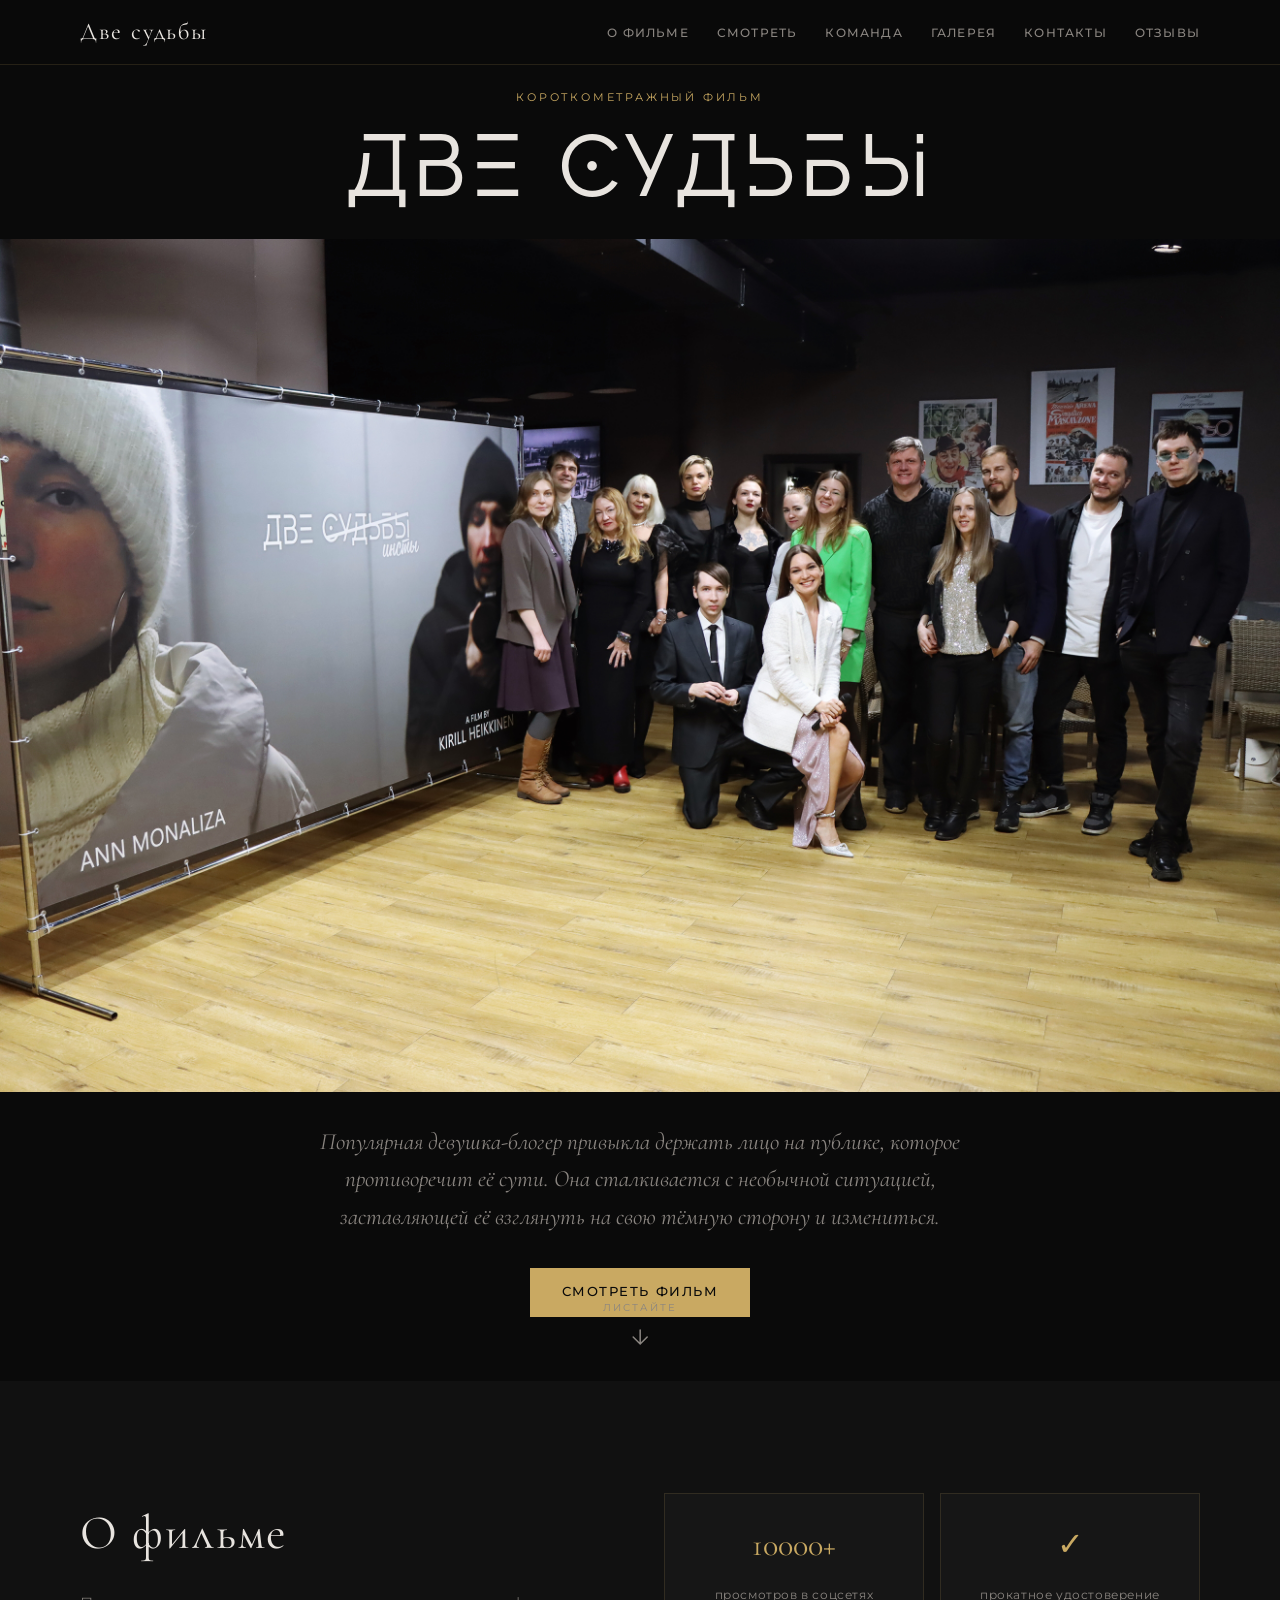
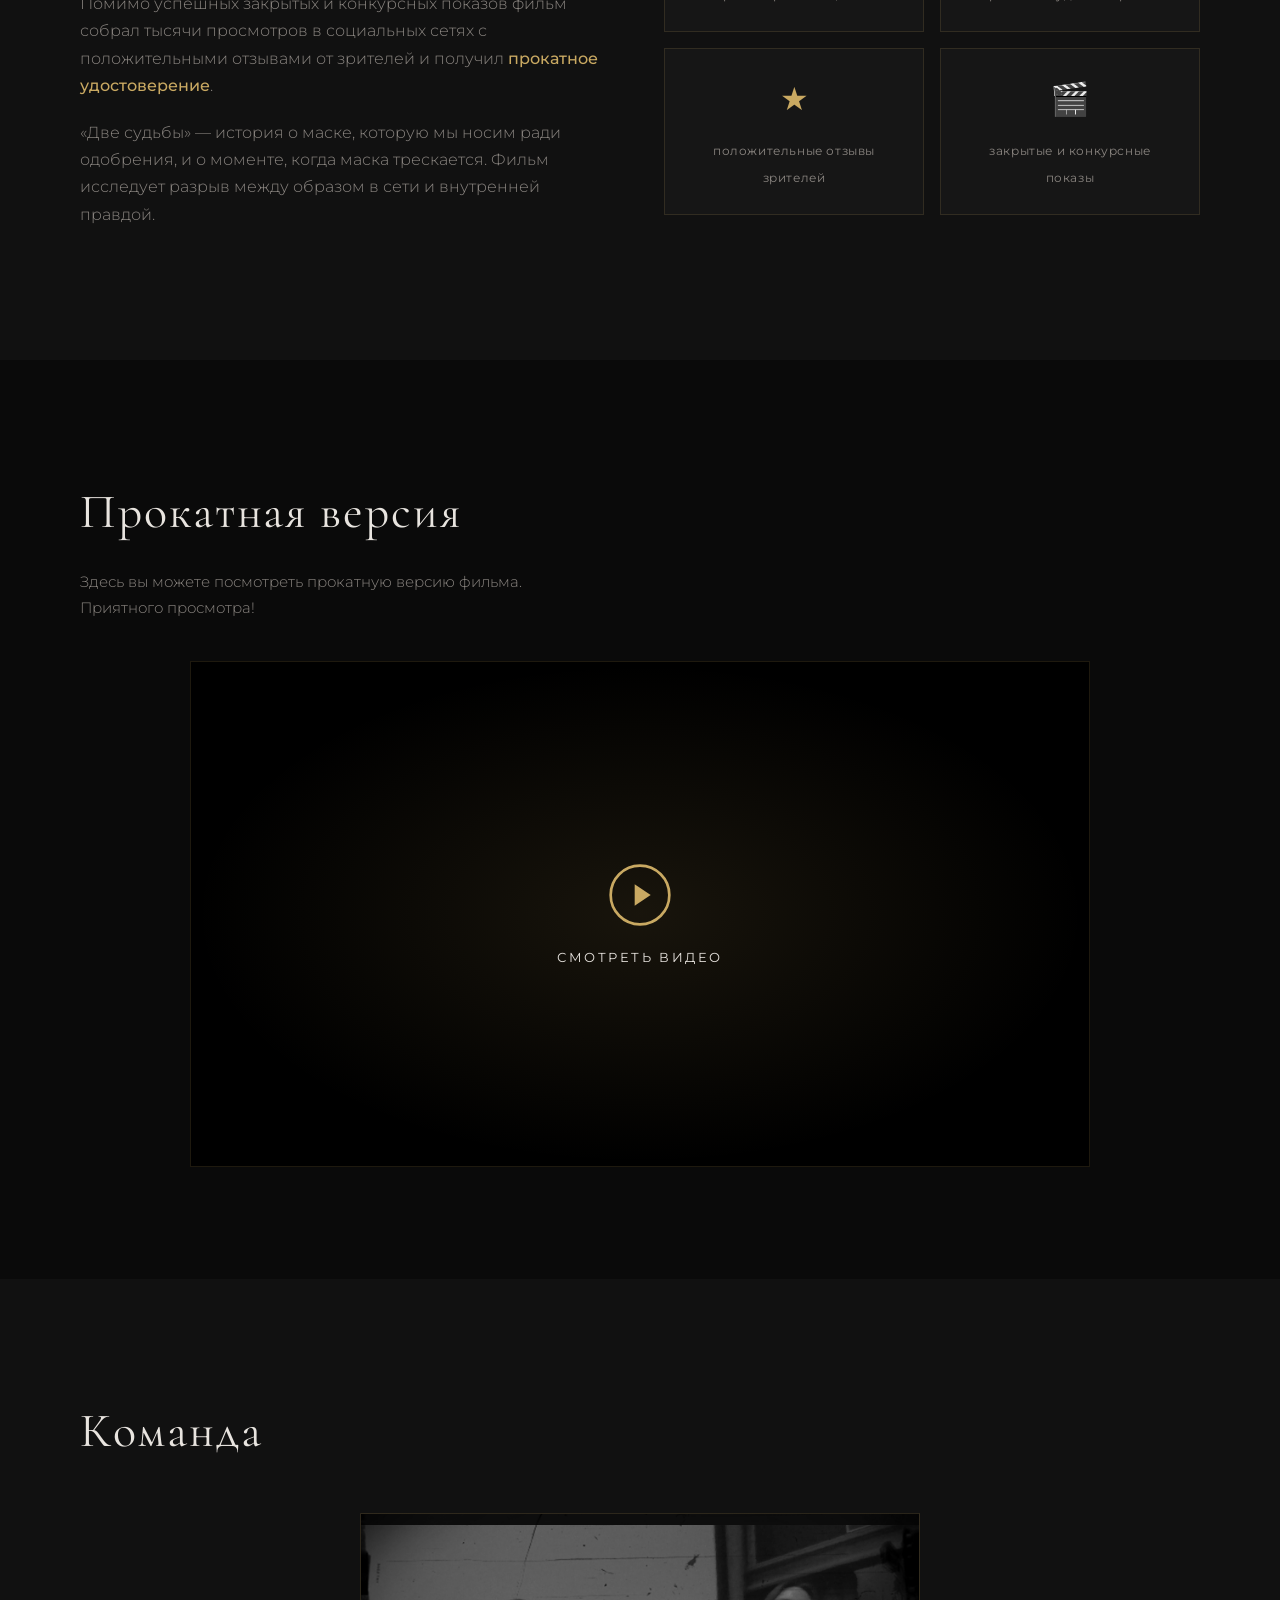
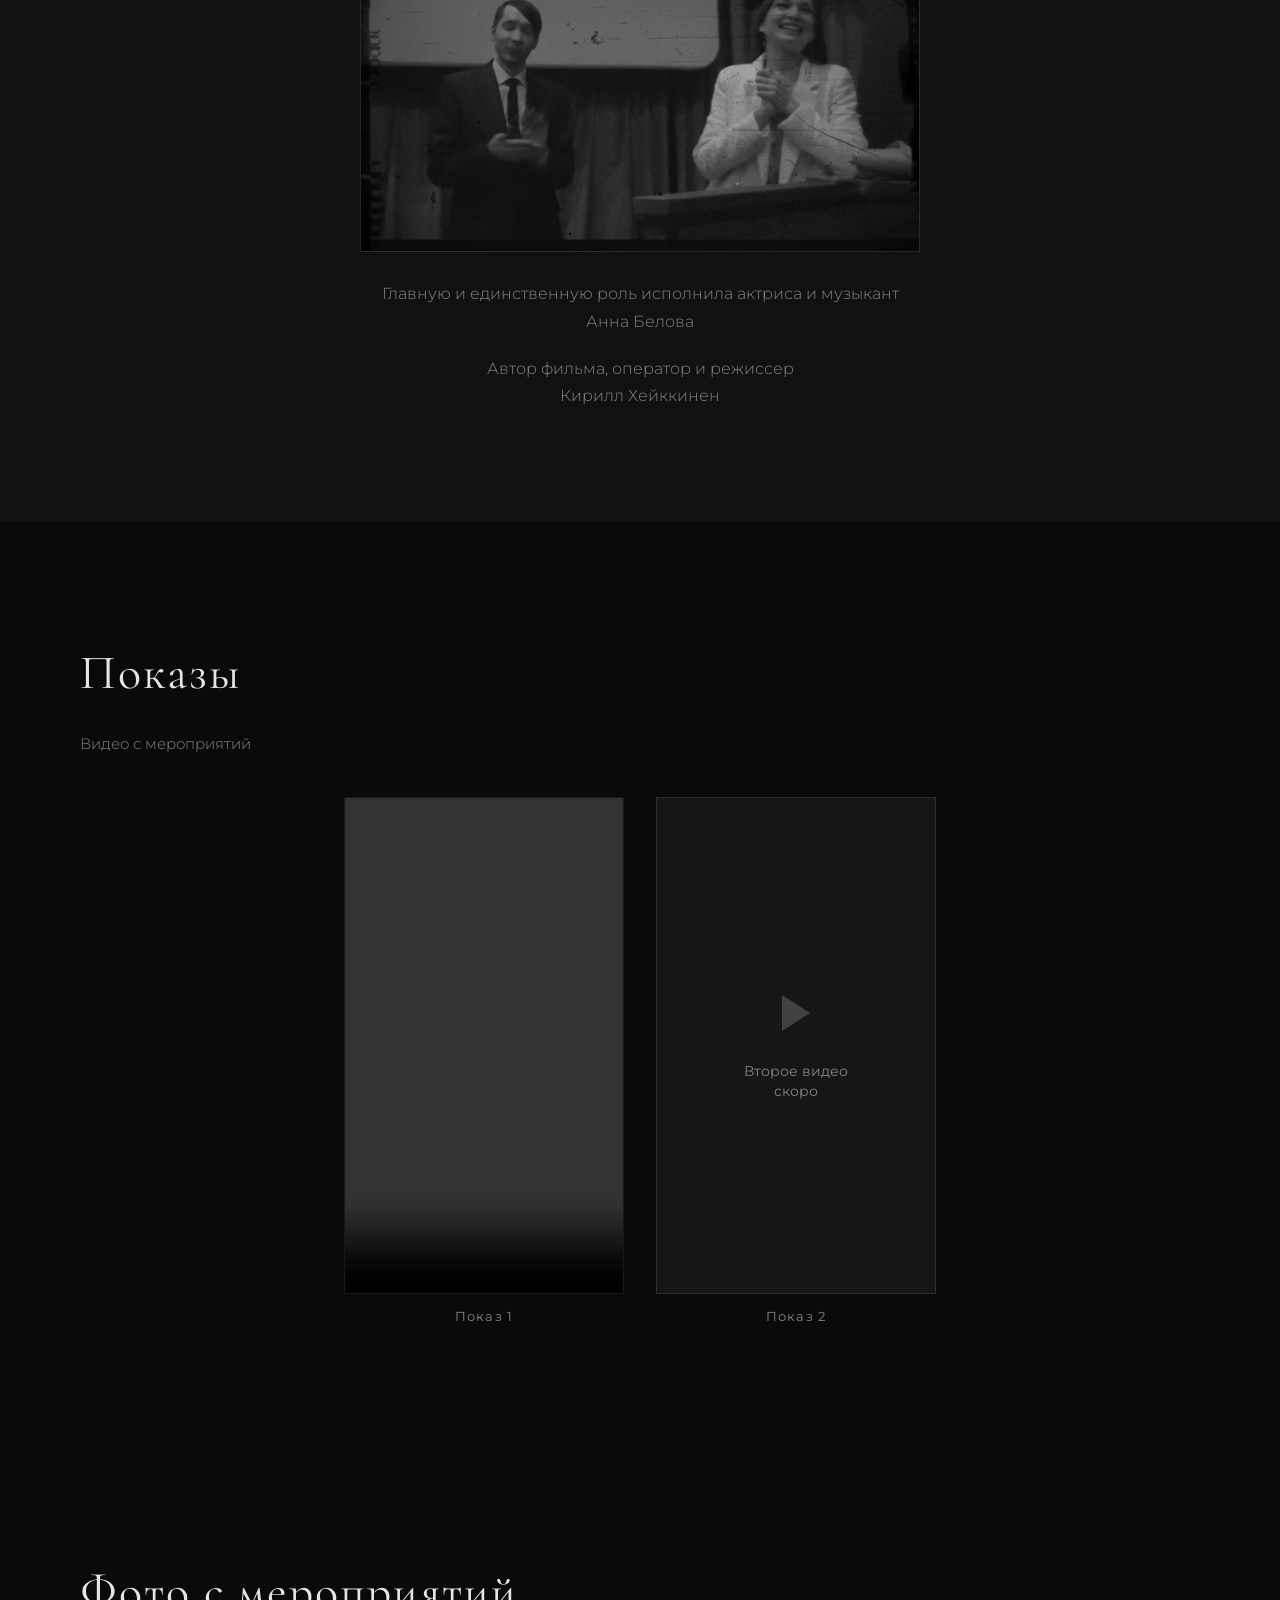
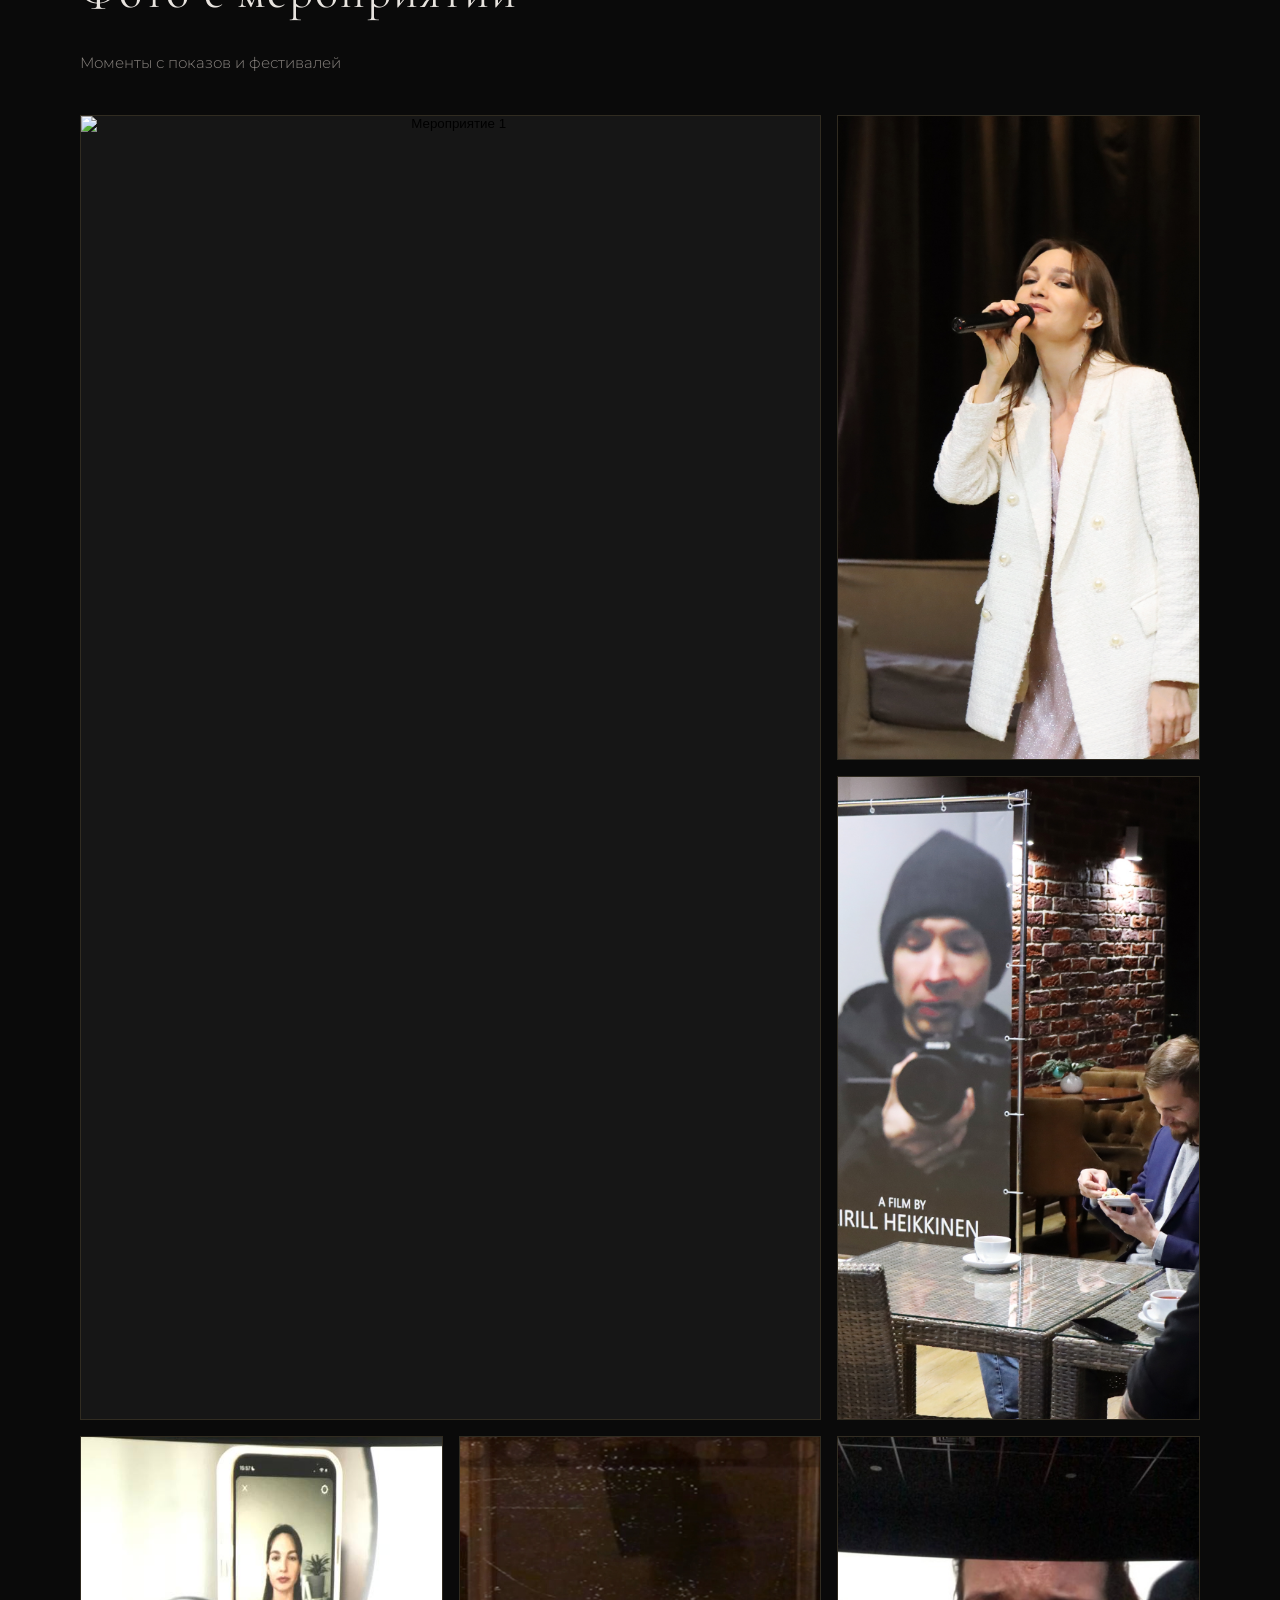
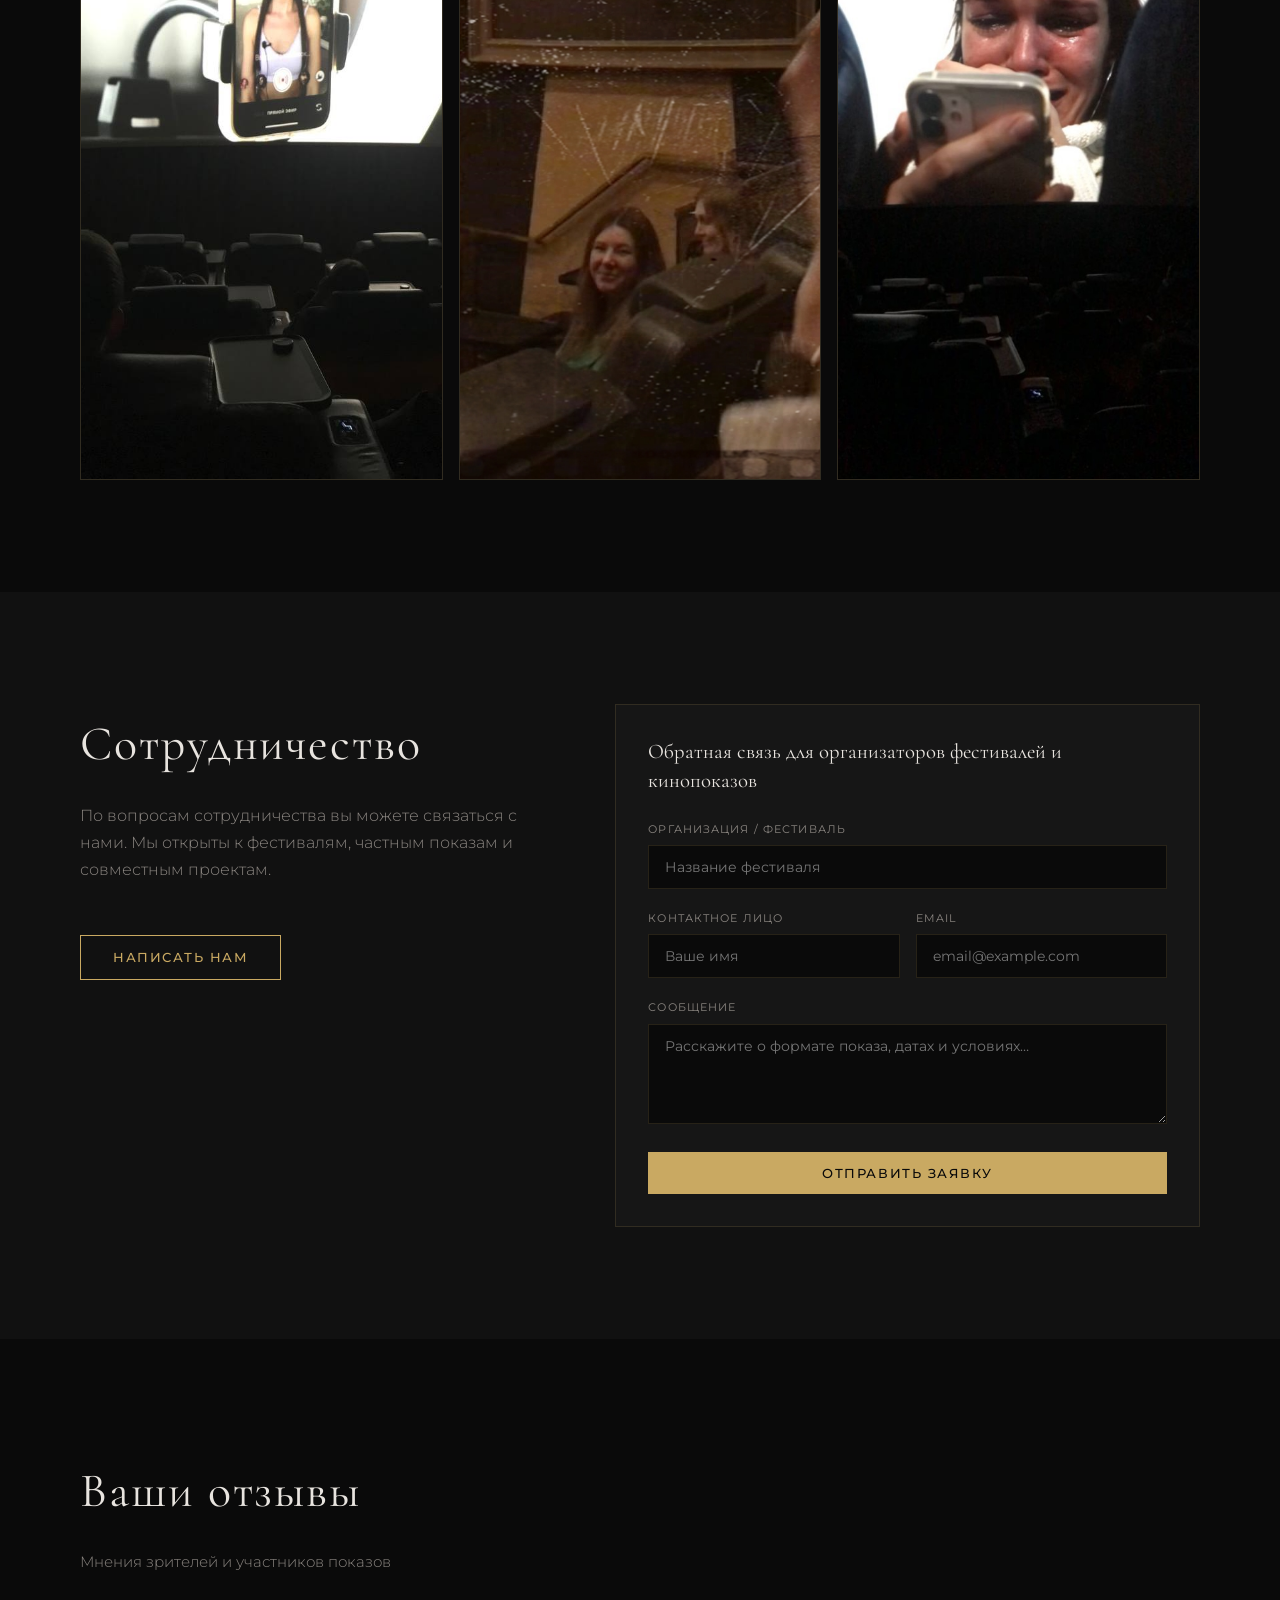
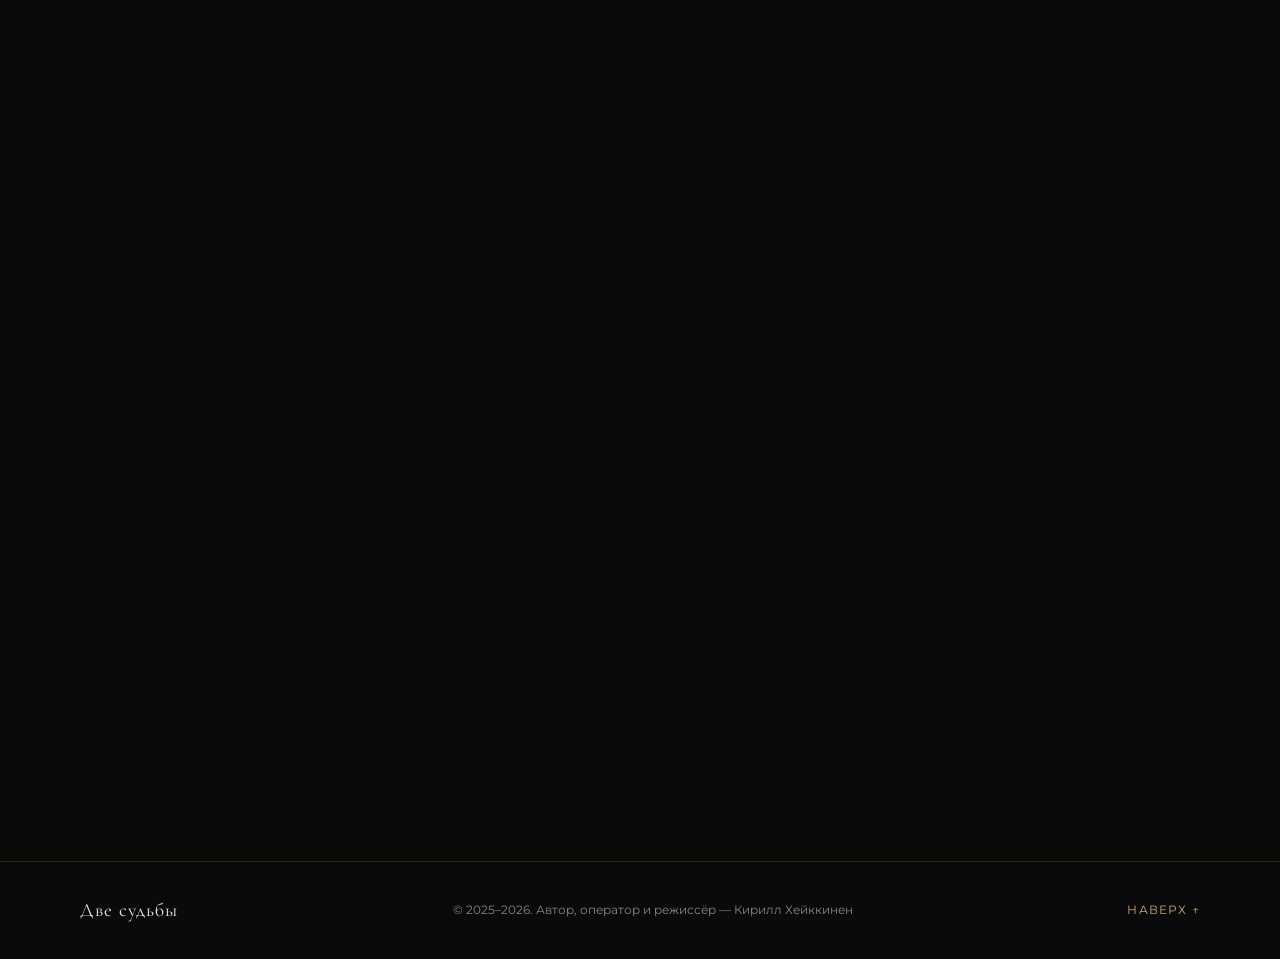
==== index.html @ c88b1bee "добавлено видео" ====
<!DOCTYPE html>
<html lang="ru">
<head>
  <meta charset="UTF-8">
  <meta name="viewport" content="width=device-width, initial-scale=1.0">
  <meta name="description" content="Логлайн — короткометражный фильм. Популярная девушка-блогер сталкивается с ситуацией, заставляющей её взглянуть на свою тёмную сторону.">
  <title>Логлайн — короткометражный фильм</title>
  <link rel="preconnect" href="https://fonts.googleapis.com">
  <link rel="preconnect" href="https://fonts.gstatic.com" crossorigin>
  <link href="https://fonts.googleapis.com/css2?family=Cormorant+Garamond:ital,wght@0,400;0,600;1,400&family=Montserrat:wght@300;400;500;600&display=swap" rel="stylesheet">
  <link rel="stylesheet" href="styles.css">
</head>
<body>
  <header class="header" id="top">
    <nav class="nav container">
      <a href="#top" class="nav__logo">Две судьбы</a>
      <button class="nav__toggle" aria-label="Открыть меню" aria-expanded="false">
        <span></span><span></span><span></span>
      </button>
      <ul class="nav__list">
        <li><a href="#about">О фильме</a></li>
        <li><a href="#watch">Смотреть</a></li>
        <li><a href="#team">Команда</a></li>
        <li><a href="#gallery">Галерея</a></li>
        <li><a href="#contact">Контакты</a></li>
        <li><a href="#reviews">Отзывы</a></li>
      </ul>
    </nav>
  </header>

  <main>
    <!-- Hero -->
    <section class="hero">
      <div class="hero__intro container">
        <p class="hero__label">Короткометражный фильм</p>
        <h1 class="hero__title">ДВЕ СУДЬБЫ</h1>
      </div>
      <figure class="hero__photo">
        <img src="photo1.jpg" alt="Кадр из фильма «Две судьбы»">
      </figure>
      <div class="hero__footer container">
        <p class="hero__tagline">
          Популярная девушка-блогер привыкла держать лицо на публике, которое противоречит её сути.
          Она сталкивается с необычной ситуацией, заставляющей её взглянуть на свою тёмную сторону и измениться.
        </p>
        <a href="#watch" class="btn btn--primary">Смотреть фильм</a>
      </div>
      <div class="hero__scroll">
        <span>Листайте</span>
        <svg width="24" height="24" viewBox="0 0 24 24" fill="none" aria-hidden="true">
          <path d="M12 5v14M5 12l7 7 7-7" stroke="currentColor" stroke-width="1.5" stroke-linecap="round"/>
        </svg>
      </div>
    </section>

    <!-- About / Achievements -->
    <section class="about section" id="about">
      <div class="container">
        <div class="about__grid">
          <div class="about__text reveal">
            <h2 class="section__title">О фильме</h2>
            <p>
              Помимо успешных закрытых и конкурсных показов фильм собрал тысячи просмотров
              в социальных сетях с положительными отзывами от зрителей и получил
              <strong>прокатное удостоверение</strong>.
            </p>
            <p>
              «Две судьбы» — история о маске, которую мы носим ради одобрения, и о моменте,
              когда маска трескается. Фильм исследует разрыв между образом в сети и внутренней правдой.
            </p>
          </div>
          <div class="about__stats reveal">
            <div class="stat">
              <span class="stat__number">10000+</span>
              <span class="stat__label">просмотров в соцсетях</span>
            </div>
            <div class="stat">
              <span class="stat__number">✓</span>
              <span class="stat__label">прокатное удостоверение</span>
            </div>
            <div class="stat">
              <span class="stat__number">★</span>
              <span class="stat__label">положительные отзывы зрителей</span>
            </div>
            <div class="stat">
              <span class="stat__number">🎬</span>
              <span class="stat__label">закрытые и конкурсные показы</span>
            </div>
          </div>
        </div>
      </div>
    </section>

    <!-- Main Video -->
    <section class="watch section" id="watch">
      <div class="container">
        <div class="section__header reveal">
          <h2 class="section__title">Прокатная версия</h2>
          <p class="section__subtitle">
            Здесь вы можете посмотреть прокатную версию фильма. Приятного просмотра!
          </p>
        </div>
        <div class="video-block reveal">
          <div class="video-wrapper" id="main-video-player" data-vimeo-id="1076248298">
            <button type="button" class="video-poster" id="watch-video-btn" aria-label="Смотреть видео">
              <span class="video-poster__icon" aria-hidden="true">
                <svg width="64" height="64" viewBox="0 0 24 24" fill="none">
                  <circle cx="12" cy="12" r="11" stroke="currentColor" stroke-width="1"/>
                  <polygon points="10,8 16,12 10,16" fill="currentColor"/>
                </svg>
              </span>
              <span class="video-poster__label">Смотреть видео</span>
            </button>
          </div>
        </div>
      </div>
    </section>

    <!-- Team -->
    <section class="team section" id="team">
      <div class="container">
        <h2 class="section__title reveal">Команда</h2>
        <figure class="team__featured reveal">
          <div class="team__featured-photo">
            <img src="images/2.jpg" alt="Команда фильма «Две судьбы»" loading="lazy">
          </div>
          <figcaption class="team__featured-caption">
            <p>Главную и единственную роль исполнила актриса и музыкант<br>Анна Белова</p>
            <p>Автор фильма, оператор и режиссер<br>Кирилл Хейккинен</p>
          </figcaption>
        </figure>
      </div>
    </section>

    <!-- Vertical Videos from Screenings -->
    <section class="screenings section" id="screenings">
      <div class="container">
        <div class="section__header reveal">
          <h2 class="section__title">Показы</h2>
          <p class="section__subtitle">Видео с мероприятий</p>
        </div>
        <div class="vertical-videos">
          <article class="vertical-video reveal">
            <div class="vertical-video__frame">
              <!-- Замените на ссылку первого вертикального видео -->
              <video controls playsinline>
                <source src="videos/screening-1.mov" type="video/quicktime">
                <source src="videos/screening-1.mov" type="video/mp4">
                Ваш браузер не поддерживает воспроизведение видео.
              </video>
            </div>
            <p class="vertical-video__caption">Показ 1</p>
          </article>
          <article class="vertical-video reveal">
            <div class="vertical-video__frame vertical-video__frame--placeholder">
              <!-- Второе видео — добавьте файл и раскомментируйте -->
              <div class="vertical-video__coming">
                <svg width="48" height="48" viewBox="0 0 24 24" fill="none" aria-hidden="true">
                  <polygon points="5,3 19,12 5,21" fill="currentColor"/>
                </svg>
                <p>Второе видео<br>скоро</p>
              </div>
              <!--
              <video controls playsinline poster="images/screening-2-poster.jpg">
                <source src="videos/screening-2.mp4" type="video/mp4">
              </video>
              -->
            </div>
            <p class="vertical-video__caption">Показ 2</p>
          </article>
        </div>
      </div>
    </section>

    <!-- Photo Gallery -->
    <section class="gallery section" id="gallery">
      <div class="container">
        <div class="section__header reveal">
          <h2 class="section__title">Фото с мероприятий</h2>
          <p class="section__subtitle">Моменты с показов и фестивалей</p>
        </div>
        <div class="gallery__grid">
          <button class="gallery__item gallery__item--hero reveal" data-index="0" aria-label="Открыть фото 1">
            <img src="images/1.jpg" alt="Мероприятие 1" loading="lazy">
          </button>
          <button class="gallery__item gallery__item--side reveal" data-index="1" aria-label="Открыть фото 2">
            <img src="images/1.2.jpg" alt="Мероприятие 2" loading="lazy">
          </button>
          <button class="gallery__item reveal" data-index="2" aria-label="Открыть фото 3">
            <img src="images/3.jpg" alt="Мероприятие 3" loading="lazy">
          </button>
          <button class="gallery__item reveal" data-index="3" aria-label="Открыть фото 4">
            <img src="images/5.jpg" alt="Мероприятие 4" loading="lazy">
          </button>
          <button class="gallery__item reveal" data-index="4" aria-label="Открыть фото 5">
            <img src="images/4.jpg" alt="Мероприятие 5" loading="lazy">
          </button>
          <button class="gallery__item reveal" data-index="5" aria-label="Открыть фото 6">
            <img src="images/6.jpg" alt="Мероприятие 6" loading="lazy">
          </button>
        </div>
      </div>
    </section>

    <!-- Contact -->
    <section class="contact section" id="contact">
      <div class="container">
        <div class="contact__grid">
          <div class="contact__info reveal">
            <h2 class="section__title">Сотрудничество</h2>
            <p>
              По вопросам сотрудничества вы можете связаться с нами.
              Мы открыты к фестивалям, частным показам и совместным проектам.
            </p>
            <button type="button" class="btn btn--outline contact__write-btn reveal" id="contact-open-btn">
              Написать нам
            </button>
          </div>

          <form class="contact-form reveal" id="festival-form">
            <input type="checkbox" name="botcheck" class="form-botcheck" tabindex="-1" autocomplete="off">
            <h3 class="contact-form__title">Обратная связь для организаторов фестивалей и кинопоказов</h3>
            <div class="form-group">
              <label for="org-name">Организация / фестиваль</label>
              <input type="text" id="org-name" name="organization" required placeholder="Название фестиваля">
            </div>
            <div class="form-row">
              <div class="form-group">
                <label for="contact-name">Контактное лицо</label>
                <input type="text" id="contact-name" name="name" required placeholder="Ваше имя">
              </div>
              <div class="form-group">
                <label for="contact-email">Email</label>
                <input type="email" id="contact-email" name="email" required placeholder="email@example.com">
              </div>
            </div>
            <div class="form-group">
              <label for="contact-message">Сообщение</label>
              <textarea id="contact-message" name="message" rows="4" required
                        placeholder="Расскажите о формате показа, датах и условиях…"></textarea>
            </div>
            <button type="submit" class="btn btn--primary btn--full">Отправить заявку</button>
            <p class="form-success" hidden>Спасибо! Мы свяжемся с вами в ближайшее время.</p>
            <p class="form-error" hidden data-default-error="Не удалось отправить заявку. Попробуйте позже.">Не удалось отправить заявку. Попробуйте позже.</p>
          </form>
        </div>
      </div>
    </section>

    <!-- Reviews -->
    <section class="reviews section" id="reviews">
      <div class="container">
        <div class="section__header reveal">
          <h2 class="section__title">Ваши отзывы</h2>
          <p class="section__subtitle">Мнения зрителей и участников показов</p>
        </div>

        <div class="reviews__grid">
          <blockquote class="review-card reveal">
            <p>«Мне понравилось, что все время было интересно, непредсказуемость следующего кадра в исполнении Анны — это ❤️‍🔥»</p>
          </blockquote>
          <blockquote class="review-card reveal">
            <p>«Это очень нужная и важная работа! Анна, ты прекрасная актриса, превосходно воплотилась в жизнь героини, дала прочувствовать всю глубину состояния, пропустить эмоции! Продолжайте встраивать вашу внутреннюю Вселенную в наш Мир! Было очень круто!»</p>
          </blockquote>
          <blockquote class="review-card reveal">
            <p>«Я в восторге от того, что вы создали! Восхищаюсь вашим желанием и смелостью это сделать!»</p>
          </blockquote>
        </div>

        <form class="review-form reveal" id="review-form">
          <input type="checkbox" name="botcheck" class="form-botcheck" tabindex="-1" autocomplete="off">
          <h3 class="review-form__title">Оставить отзыв</h3>
          <div class="form-row">
            <div class="form-group">
              <label for="review-name">Имя</label>
              <input type="text" id="review-name" name="name" placeholder="Как к вам обращаться">
            </div>
            <div class="form-group">
              <label for="review-city">Город</label>
              <input type="text" id="review-city" name="city" placeholder="Необязательно">
            </div>
          </div>
          <div class="form-group">
            <label for="review-text">Ваш отзыв</label>
            <textarea id="review-text" name="review" rows="3" required
                      placeholder="Поделитесь впечатлениями о фильме…"></textarea>
          </div>
          <button type="submit" class="btn btn--outline">Отправить отзыв</button>
          <p class="form-success" hidden>Спасибо за ваш отзыв!</p>
          <p class="form-error" hidden>Не удалось отправить отзыв. Попробуйте позже.</p>
        </form>
      </div>
    </section>
  </main>

  <footer class="footer">
    <div class="container footer__inner">
      <p class="footer__title">Две судьбы</p>
      <p class="footer__copy">© 2025–2026. Автор, оператор и режиссёр — Кирилл Хейккинен</p>
      <a href="#top" class="footer__top">Наверх ↑</a>
    </div>
  </footer>

  <!-- Contact modal -->
  <div class="modal" id="contact-modal" hidden aria-hidden="true" role="dialog" aria-labelledby="contact-modal-title">
    <div class="modal__backdrop" data-close-modal></div>
    <div class="modal__panel">
      <button type="button" class="modal__close" aria-label="Закрыть" data-close-modal>&times;</button>
      <form class="contact-form" id="contact-popup-form" novalidate>
        <input type="checkbox" name="botcheck" class="form-botcheck" tabindex="-1" autocomplete="off">
        <h3 class="contact-form__title" id="contact-modal-title">Написать нам</h3>
        <div class="form-group">
          <label for="popup-name">Имя</label>
          <input type="text" id="popup-name" name="name" required placeholder="Ваше имя" autocomplete="name">
        </div>
        <div class="form-group">
          <label for="popup-contact">Телефон или e-mail</label>
          <input type="text" id="popup-contact" name="contact" required placeholder="+7 … или email@example.com" autocomplete="email">
        </div>
        <div class="form-group">
          <label for="popup-message">Сообщение</label>
          <textarea id="popup-message" name="message" rows="4" required
                    placeholder="Ваш вопрос или предложение…"></textarea>
        </div>
        <div class="form-checkbox">
          <input type="checkbox" id="popup-consent" name="consent" required>
          <label for="popup-consent">Даю согласие на обработку моих персональных данных</label>
        </div>
        <button type="submit" class="btn btn--primary btn--full">Отправить заявку</button>
        <p class="form-success" hidden>Спасибо! Мы свяжемся с вами в ближайшее время.</p>
        <p class="form-error" hidden data-default-error="Не удалось отправить заявку. Попробуйте позже.">Не удалось отправить заявку. Попробуйте позже.</p>
      </form>
    </div>
  </div>

  <!-- Lightbox -->
  <div class="lightbox" id="lightbox" hidden>
    <button class="lightbox__close" aria-label="Закрыть">&times;</button>
    <button class="lightbox__prev" aria-label="Предыдущее фото">‹</button>
    <button class="lightbox__next" aria-label="Следующее фото">›</button>
    <img class="lightbox__img" src="" alt="">
  </div>

  <script src="form-config.js"></script>
  <script src="script.js"></script>
</body>
</html>
---- styles.css ----
/* ===== Variables ===== */
@font-face {
  font-family: 'MADE Evolve Sans EVO';
  font-style: normal;
  font-weight: 400;
  font-display: swap;
  src: url('fonts/made-evolve-sans-evo-regular.woff') format('woff');
}

:root {
  --bg: #0a0a0a;
  --bg-elevated: #111111;
  --bg-card: #161616;
  --text: #e8e4df;
  --text-muted: #8a8580;
  --accent: #c9a962;
  --accent-dim: #9a7d3a;
  --border: rgba(201, 169, 98, 0.15);
  --font-display: 'Cormorant Garamond', Georgia, serif;
  --font-body: 'Montserrat', system-ui, sans-serif;
  --container: min(1120px, 92vw);
  --radius: 4px;
  --transition: 0.35s cubic-bezier(0.4, 0, 0.2, 1);
}

/* ===== Reset ===== */
*, *::before, *::after { box-sizing: border-box; margin: 0; padding: 0; }

html {
  scroll-behavior: smooth;
  font-size: 16px;
}

body {
  font-family: var(--font-body);
  background: var(--bg);
  color: var(--text);
  line-height: 1.7;
  overflow-x: hidden;
}

img, video, iframe { display: block; max-width: 100%; }

a { color: var(--accent); text-decoration: none; transition: color var(--transition); }
a:hover { color: #dfc87a; }

.container { width: var(--container); margin-inline: auto; }

/* ===== Typography ===== */
.section { padding: clamp(4rem, 10vw, 7rem) 0; }

.section__title {
  font-family: var(--font-display);
  font-size: clamp(2rem, 5vw, 3rem);
  font-weight: 400;
  letter-spacing: 0.04em;
  margin-bottom: 1rem;
}

.section__subtitle {
  color: var(--text-muted);
  font-size: 0.95rem;
  font-weight: 300;
  max-width: 520px;
}

.section__header { margin-bottom: 2.5rem; }

/* ===== Buttons ===== */
.btn {
  display: inline-flex;
  align-items: center;
  justify-content: center;
  padding: 0.85rem 2rem;
  font-family: var(--font-body);
  font-size: 0.8rem;
  font-weight: 500;
  letter-spacing: 0.12em;
  text-transform: uppercase;
  border: none;
  cursor: pointer;
  transition: all var(--transition);
}

.btn--primary {
  background: var(--accent);
  color: var(--bg);
}

.btn--primary:hover {
  background: #dfc87a;
  color: var(--bg);
}

.btn--outline {
  background: transparent;
  color: var(--accent);
  border: 1px solid var(--accent);
}

.btn--outline:hover {
  background: var(--accent);
  color: var(--bg);
}

.btn--full { width: 100%; }

/* ===== Header ===== */
.header {
  position: fixed;
  top: 0;
  left: 0;
  right: 0;
  z-index: 100;
  background: rgba(10, 10, 10, 0.85);
  backdrop-filter: blur(12px);
  border-bottom: 1px solid var(--border);
}

.nav {
  display: flex;
  align-items: center;
  justify-content: space-between;
  height: 64px;
}

.nav__logo {
  font-family: var(--font-display);
  font-size: 1.5rem;
  color: var(--text);
  letter-spacing: 0.08em;
}

.nav__logo:hover { color: var(--accent); }

.nav__list {
  display: flex;
  gap: 1.75rem;
  list-style: none;
}

.nav__list a {
  color: var(--text-muted);
  font-size: 0.75rem;
  font-weight: 500;
  letter-spacing: 0.1em;
  text-transform: uppercase;
}

.nav__list a:hover { color: var(--text); }

.nav__toggle {
  display: none;
  flex-direction: column;
  gap: 5px;
  background: none;
  border: none;
  cursor: pointer;
  padding: 4px;
}

.nav__toggle span {
  display: block;
  width: 24px;
  height: 2px;
  background: var(--text);
  transition: var(--transition);
}

/* ===== Hero ===== */
.hero {
  position: relative;
  background: var(--bg);
  padding: calc(64px + 1.5rem) 0 4rem;
}

.hero__intro {
  text-align: center;
  margin-bottom: 1.75rem;
}

.hero__label {
  font-size: 0.7rem;
  letter-spacing: 0.25em;
  text-transform: uppercase;
  color: var(--accent);
  margin-bottom: 1rem;
}

.hero__title {
  font-family: 'MADE Evolve Sans EVO', var(--font-body), sans-serif;
  font-size: clamp(2.5rem, 10vw, 5.5rem);
  font-weight: 400;
  line-height: 1;
  letter-spacing: 0.06em;
  margin: 0;
}

.hero__photo {
  width: 100%;
  margin: 0;
  line-height: 0;
}

.hero__photo img {
  width: 100%;
  max-width: none;
  height: auto;
  display: block;
}

.hero__footer {
  text-align: center;
  max-width: 720px;
  margin-top: 2rem;
}

.hero__tagline {
  font-family: var(--font-display);
  font-size: clamp(1.1rem, 2.5vw, 1.45rem);
  font-style: italic;
  font-weight: 400;
  color: var(--text-muted);
  line-height: 1.6;
  margin: 0 0 2rem;
}

.hero__scroll {
  position: absolute;
  bottom: 2rem;
  left: 50%;
  transform: translateX(-50%);
  z-index: 2;
  display: flex;
  flex-direction: column;
  align-items: center;
  gap: 0.5rem;
  color: var(--text-muted);
  font-size: 0.65rem;
  letter-spacing: 0.2em;
  text-transform: uppercase;
  animation: bounce 2.5s ease-in-out infinite;
}

@keyframes bounce {
  0%, 100% { transform: translateX(-50%) translateY(0); }
  50% { transform: translateX(-50%) translateY(8px); }
}

/* ===== About ===== */
.about { background: var(--bg-elevated); }

.about__grid {
  display: grid;
  grid-template-columns: 1fr 1fr;
  gap: 3rem;
  align-items: start;
}

.about__text p {
  color: var(--text-muted);
  margin-bottom: 1.25rem;
  font-weight: 300;
}

.about__text strong { color: var(--accent); font-weight: 500; }

.about__stats {
  display: grid;
  grid-template-columns: 1fr 1fr;
  gap: 1rem;
}

.stat {
  background: var(--bg-card);
  border: 1px solid var(--border);
  padding: 1.5rem;
  text-align: center;
}

.stat__number {
  display: block;
  font-family: var(--font-display);
  font-size: 2rem;
  color: var(--accent);
  margin-bottom: 0.5rem;
}

.stat__label {
  font-size: 0.75rem;
  color: var(--text-muted);
  letter-spacing: 0.05em;
}

/* ===== Video ===== */
.video-block { max-width: 900px; margin-inline: auto; }

.video-wrapper {
  position: relative;
  aspect-ratio: 16 / 9;
  background: #000;
  border: 1px solid var(--border);
  overflow: hidden;
}

.video-wrapper iframe,
.video-wrapper video {
  position: absolute;
  inset: 0;
  width: 100%;
  height: 100%;
  border: none;
}

.video-poster {
  position: absolute;
  inset: 0;
  display: flex;
  flex-direction: column;
  align-items: center;
  justify-content: center;
  gap: 1.25rem;
  width: 100%;
  height: 100%;
  margin: 0;
  padding: 2rem;
  border: none;
  background:
    radial-gradient(ellipse at center, rgba(201, 169, 98, 0.12) 0%, transparent 70%),
    #000;
  color: var(--text);
  font-family: var(--font-body);
  cursor: pointer;
  transition: background var(--transition), color var(--transition);
}

.video-poster:hover,
.video-poster:focus-visible {
  background:
    radial-gradient(ellipse at center, rgba(201, 169, 98, 0.2) 0%, transparent 70%),
    #0d0d0d;
  color: var(--accent);
  outline: none;
}

.video-poster__icon {
  color: var(--accent);
  transition: transform var(--transition), color var(--transition);
}

.video-poster:hover .video-poster__icon,
.video-poster:focus-visible .video-poster__icon {
  transform: scale(1.06);
  color: #dfc87a;
}

.video-poster__label {
  font-size: 0.8rem;
  letter-spacing: 0.2em;
  text-transform: uppercase;
}

.video-block__hint {
  margin-top: 1rem;
  font-size: 0.75rem;
  color: var(--text-muted);
  text-align: center;
}

.video-block__hint code {
  background: var(--bg-card);
  padding: 0.15em 0.4em;
  border-radius: 3px;
  font-size: 0.85em;
}

/* ===== Team ===== */
.team { background: var(--bg-elevated); }

.team__featured {
  max-width: 560px;
  margin: 2.5rem auto 0;
  text-align: center;
}

.team__featured-photo {
  overflow: hidden;
  background: linear-gradient(135deg, #1a1815 0%, #0d0d0d 100%);
  border: 1px solid var(--border);
}

.team__featured-photo img {
  width: 100%;
  height: auto;
  object-fit: cover;
}

.team__featured-caption {
  margin-top: 1.75rem;
  color: var(--text-muted);
  font-size: 1rem;
  font-weight: 300;
  line-height: 1.7;
}

.team__featured-caption p + p {
  margin-top: 1.25rem;
}

.team__grid {
  display: grid;
  grid-template-columns: repeat(auto-fit, minmax(280px, 1fr));
  gap: 2rem;
  margin-top: 2.5rem;
}

.team-card {
  display: flex;
  flex-direction: column;
  background: var(--bg-card);
  border: 1px solid var(--border);
  overflow: hidden;
}

.team-card__photo {
  aspect-ratio: 4 / 5;
  overflow: hidden;
  background: linear-gradient(135deg, #1a1815 0%, #0d0d0d 100%);
}

.team-card__photo img {
  width: 100%;
  height: 100%;
  object-fit: cover;
  transition: transform 0.6s ease;
}

.team-card:hover .team-card__photo img { transform: scale(1.04); }

.team-card__photo--placeholder::after {
  content: 'Фото';
  position: absolute;
  inset: 0;
  display: flex;
  align-items: center;
  justify-content: center;
  color: var(--text-muted);
  font-size: 0.85rem;
  letter-spacing: 0.1em;
}

.team-card__photo { position: relative; }

.team-card__info { padding: 1.5rem; }

.team-card__info h3 {
  font-family: var(--font-display);
  font-size: 1.6rem;
  font-weight: 400;
  margin-bottom: 0.35rem;
}

.team-card__role {
  color: var(--accent);
  font-size: 0.8rem;
  letter-spacing: 0.08em;
  text-transform: uppercase;
  margin-bottom: 0.5rem;
}

.team-card__desc {
  color: var(--text-muted);
  font-size: 0.9rem;
  font-weight: 300;
}

/* ===== Vertical Videos ===== */
.vertical-videos {
  display: flex;
  justify-content: center;
  gap: 2rem;
  flex-wrap: wrap;
}

.vertical-video { text-align: center; }

.vertical-video__frame {
  width: min(280px, 80vw);
  aspect-ratio: 9 / 16;
  background: #000;
  border: 1px solid var(--border);
  overflow: hidden;
  margin-inline: auto;
}

.vertical-video__frame video {
  width: 100%;
  height: 100%;
  object-fit: cover;
}

.vertical-video__frame--placeholder {
  display: flex;
  align-items: center;
  justify-content: center;
  background: var(--bg-card);
}

.vertical-video__coming {
  text-align: center;
  color: var(--text-muted);
}

.vertical-video__coming svg { margin: 0 auto 1rem; opacity: 0.4; }

.vertical-video__coming p {
  font-size: 0.85rem;
  line-height: 1.5;
}

.vertical-video__caption {
  margin-top: 0.75rem;
  font-size: 0.8rem;
  color: var(--text-muted);
  letter-spacing: 0.08em;
}

/* ===== Gallery ===== */
.gallery { background: var(--bg); }

.gallery__grid {
  display: grid;
  grid-template-columns: repeat(12, 1fr);
  grid-auto-rows: minmax(175px, 1fr);
  gap: 1rem;
  max-width: 100%;
}

.gallery__item {
  position: relative;
  overflow: hidden;
  border: 1px solid var(--border);
  padding: 0;
  cursor: pointer;
  background: var(--bg-card);
  min-height: 0;
}

.gallery__item--hero {
  grid-column: 1 / 9;
  grid-row: 1 / 3;
}

.gallery__item--side {
  grid-column: 9 / 13;
  grid-row: 1;
}

.gallery__item:nth-child(3) {
  grid-column: 9 / 13;
  grid-row: 2;
}

.gallery__item:nth-child(4) {
  grid-column: 1 / 5;
  grid-row: 3;
}

.gallery__item:nth-child(5) {
  grid-column: 5 / 9;
  grid-row: 3;
}

.gallery__item:nth-child(6) {
  grid-column: 9 / 13;
  grid-row: 3;
}

.gallery__item img {
  width: 100%;
  height: 100%;
  object-fit: cover;
  object-position: center;
  transition: transform 0.6s ease, opacity 0.5s ease;
}

.gallery__item::after {
  content: '';
  position: absolute;
  inset: 0;
  background: rgba(201, 169, 98, 0);
  transition: background var(--transition);
  pointer-events: none;
}

.gallery__item:hover img { transform: scale(1.04); }
.gallery__item:hover::after { background: rgba(201, 169, 98, 0.1); }

.gallery__item:focus-visible {
  outline: 2px solid var(--accent);
  outline-offset: 2px;
}

@media (max-width: 900px) {
  .gallery__grid {
    grid-template-columns: repeat(2, 1fr);
    grid-template-rows: none;
  }

  .gallery__item--hero {
    grid-column: 1 / -1;
    grid-row: auto;
    aspect-ratio: 16 / 9;
  }

  .gallery__item--side,
  .gallery__item:nth-child(3),
  .gallery__item:nth-child(4),
  .gallery__item:nth-child(5),
  .gallery__item:nth-child(6) {
    grid-column: auto;
    grid-row: auto;
    aspect-ratio: 4 / 3;
  }
}

@media (max-width: 520px) {
  .gallery__grid {
    grid-template-columns: 1fr;
    gap: 0.75rem;
  }

  .gallery__item--hero,
  .gallery__item--side,
  .gallery__item:nth-child(n) {
    aspect-ratio: 3 / 2;
  }
}

/* ===== Contact ===== */
.contact { background: var(--bg-elevated); }

.contact__grid {
  display: grid;
  grid-template-columns: 1fr 1.2fr;
  gap: 3rem;
  align-items: start;
}

.contact__info p {
  color: var(--text-muted);
  font-weight: 300;
  margin-bottom: 1.5rem;
}

.contact__links { list-style: none; }

.contact__links li {
  display: flex;
  align-items: center;
  gap: 0.75rem;
  margin-bottom: 0.75rem;
}

.contact__icon { font-size: 1.1rem; }

.contact__link-btn {
  background: none;
  border: none;
  padding: 0;
  font: inherit;
  color: var(--accent);
  cursor: pointer;
  text-align: left;
  transition: color var(--transition);
}

.contact__link-btn:hover { color: #dfc87a; }

.contact__write-btn { margin-top: 1.75rem; }

.contact-form,
.review-form {
  background: var(--bg-card);
  border: 1px solid var(--border);
  padding: 2rem;
}

.contact-form__title,
.review-form__title {
  font-family: var(--font-display);
  font-size: 1.3rem;
  font-weight: 400;
  margin-bottom: 1.5rem;
  line-height: 1.4;
}

.form-group { margin-bottom: 1.25rem; }

.form-row {
  display: grid;
  grid-template-columns: 1fr 1fr;
  gap: 1rem;
}

.form-group label {
  display: block;
  font-size: 0.7rem;
  letter-spacing: 0.1em;
  text-transform: uppercase;
  color: var(--text-muted);
  margin-bottom: 0.4rem;
}

.form-group input,
.form-group textarea {
  width: 100%;
  padding: 0.75rem 1rem;
  background: var(--bg);
  border: 1px solid var(--border);
  color: var(--text);
  font-family: var(--font-body);
  font-size: 0.9rem;
  transition: border-color var(--transition);
}

.form-group input:focus,
.form-group textarea:focus {
  outline: none;
  border-color: var(--accent);
}

.form-group textarea { resize: vertical; min-height: 100px; }

.form-success {
  margin-top: 1rem;
  color: var(--accent);
  font-size: 0.85rem;
  text-align: center;
}

.form-error {
  margin-top: 1rem;
  color: #c96a62;
  font-size: 0.85rem;
  text-align: center;
}

.form-checkbox {
  display: flex;
  align-items: flex-start;
  gap: 0.75rem;
  margin-bottom: 1.25rem;
}

.form-checkbox input[type="checkbox"] {
  width: 1rem;
  height: 1rem;
  margin-top: 0.2rem;
  flex-shrink: 0;
  accent-color: var(--accent);
  cursor: pointer;
}

.form-checkbox label {
  font-size: 0.85rem;
  font-weight: 300;
  color: var(--text-muted);
  line-height: 1.5;
  text-transform: none;
  letter-spacing: normal;
  cursor: pointer;
}

.form-botcheck {
  position: absolute;
  left: -9999px;
  opacity: 0;
  pointer-events: none;
}

/* ===== Modal ===== */
.modal {
  position: fixed;
  inset: 0;
  z-index: 300;
  display: flex;
  align-items: center;
  justify-content: center;
  padding: 1.5rem;
}

.modal[hidden] { display: none; }

.modal__backdrop {
  position: absolute;
  inset: 0;
  background: rgba(0, 0, 0, 0.88);
  backdrop-filter: blur(4px);
}

.modal__panel {
  position: relative;
  width: min(100%, 540px);
  max-height: min(92vh, 720px);
  overflow-y: auto;
  z-index: 1;
}

.modal__panel .contact-form {
  margin: 0;
}

.modal__close {
  position: absolute;
  top: 0.75rem;
  right: 0.75rem;
  z-index: 2;
  background: none;
  border: none;
  color: var(--text-muted);
  font-size: 2rem;
  line-height: 1;
  cursor: pointer;
  padding: 0.25rem 0.5rem;
  transition: color var(--transition);
}

.modal__close:hover { color: var(--accent); }

/* ===== Reviews ===== */
.reviews__grid {
  display: grid;
  grid-template-columns: repeat(auto-fit, minmax(280px, 1fr));
  gap: 1.5rem;
  margin-bottom: 3rem;
}

.review-card {
  background: var(--bg-card);
  border: 1px solid var(--border);
  border-left: 3px solid var(--accent);
  padding: 1.75rem;
}

.review-card p {
  font-family: var(--font-display);
  font-size: 1.15rem;
  font-style: italic;
  line-height: 1.6;
  margin-bottom: 1rem;
}

.review-card footer {
  font-size: 0.75rem;
  color: var(--text-muted);
  letter-spacing: 0.05em;
}

.review-form { max-width: 640px; }

/* ===== Footer ===== */
.footer {
  border-top: 1px solid var(--border);
  padding: 2rem 0;
}

.footer__inner {
  display: flex;
  flex-wrap: wrap;
  align-items: center;
  justify-content: space-between;
  gap: 1rem;
}

.footer__title {
  font-family: var(--font-display);
  font-size: 1.2rem;
  letter-spacing: 0.06em;
}

.footer__copy {
  font-size: 0.75rem;
  color: var(--text-muted);
}

.footer__top {
  font-size: 0.75rem;
  letter-spacing: 0.1em;
  text-transform: uppercase;
}

/* ===== Lightbox ===== */
.lightbox {
  position: fixed;
  inset: 0;
  z-index: 200;
  background: rgba(0, 0, 0, 0.92);
  display: flex;
  align-items: center;
  justify-content: center;
}

.lightbox[hidden] { display: none; }

.lightbox__img {
  max-width: 90vw;
  max-height: 85vh;
  object-fit: contain;
}

.lightbox__close,
.lightbox__prev,
.lightbox__next {
  position: absolute;
  background: none;
  border: none;
  color: var(--text);
  font-size: 2rem;
  cursor: pointer;
  padding: 1rem;
  line-height: 1;
  transition: color var(--transition);
  z-index: 1;
}

.lightbox__close:hover,
.lightbox__prev:hover,
.lightbox__next:hover { color: var(--accent); }

.lightbox__close { top: 1rem; right: 1rem; font-size: 2.5rem; }
.lightbox__prev { left: 1rem; top: 50%; transform: translateY(-50%); }
.lightbox__next { right: 1rem; top: 50%; transform: translateY(-50%); }

/* ===== Reveal Animation ===== */
.reveal {
  opacity: 0;
  transform: translateY(24px);
  transition: opacity 0.7s ease, transform 0.7s ease;
}

.reveal.visible {
  opacity: 1;
  transform: translateY(0);
}

/* ===== Responsive ===== */
@media (max-width: 768px) {
  .nav__toggle { display: flex; }

  .nav__list {
    position: fixed;
    top: 64px;
    left: 0;
    right: 0;
    background: rgba(10, 10, 10, 0.97);
    flex-direction: column;
    padding: 1.5rem 2rem 2rem;
    gap: 1.25rem;
    border-bottom: 1px solid var(--border);
    transform: translateY(-120%);
    opacity: 0;
    pointer-events: none;
    transition: var(--transition);
  }

  .nav__list.open {
    transform: translateY(0);
    opacity: 1;
    pointer-events: auto;
  }

  .about__grid,
  .contact__grid {
    grid-template-columns: 1fr;
  }

  .form-row { grid-template-columns: 1fr; }

  .about__stats { grid-template-columns: 1fr 1fr; }

  .hero__scroll { display: none; }
}

@media (max-width: 480px) {
  .about__stats { grid-template-columns: 1fr; }
}
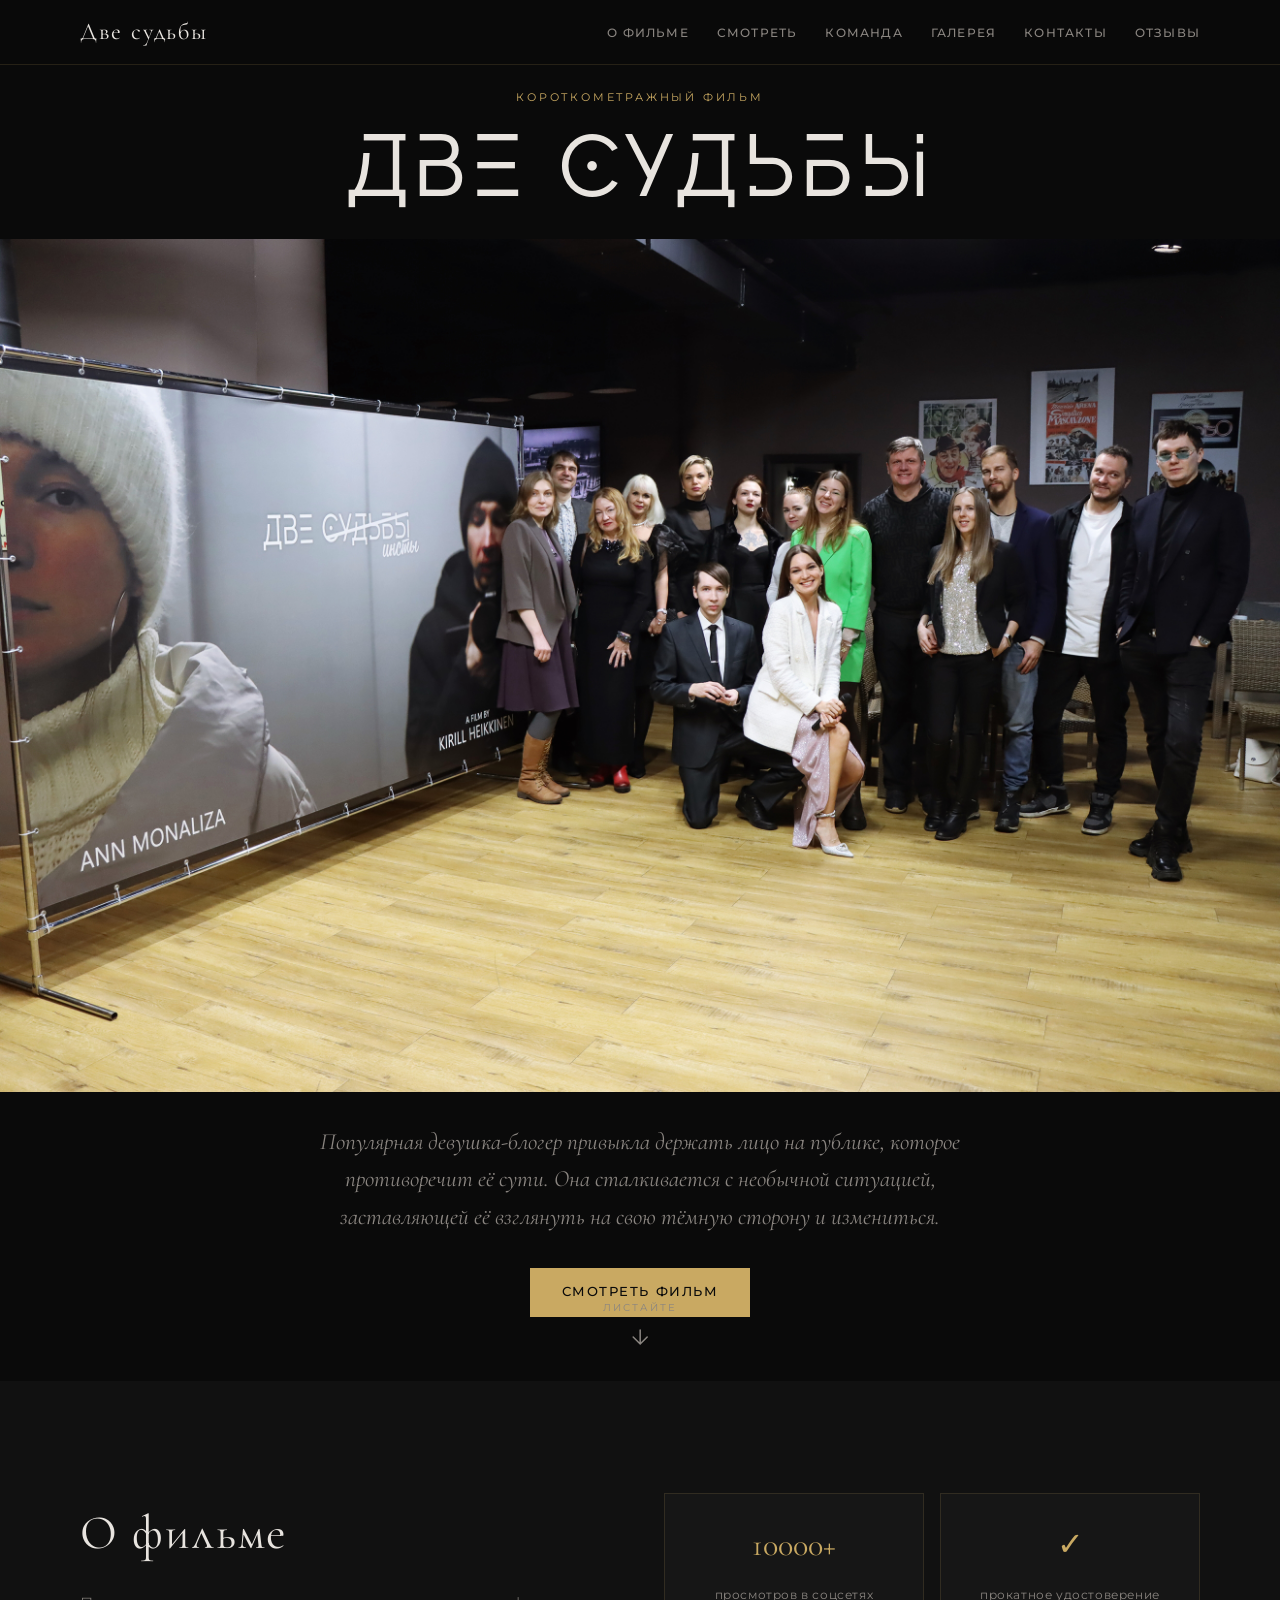
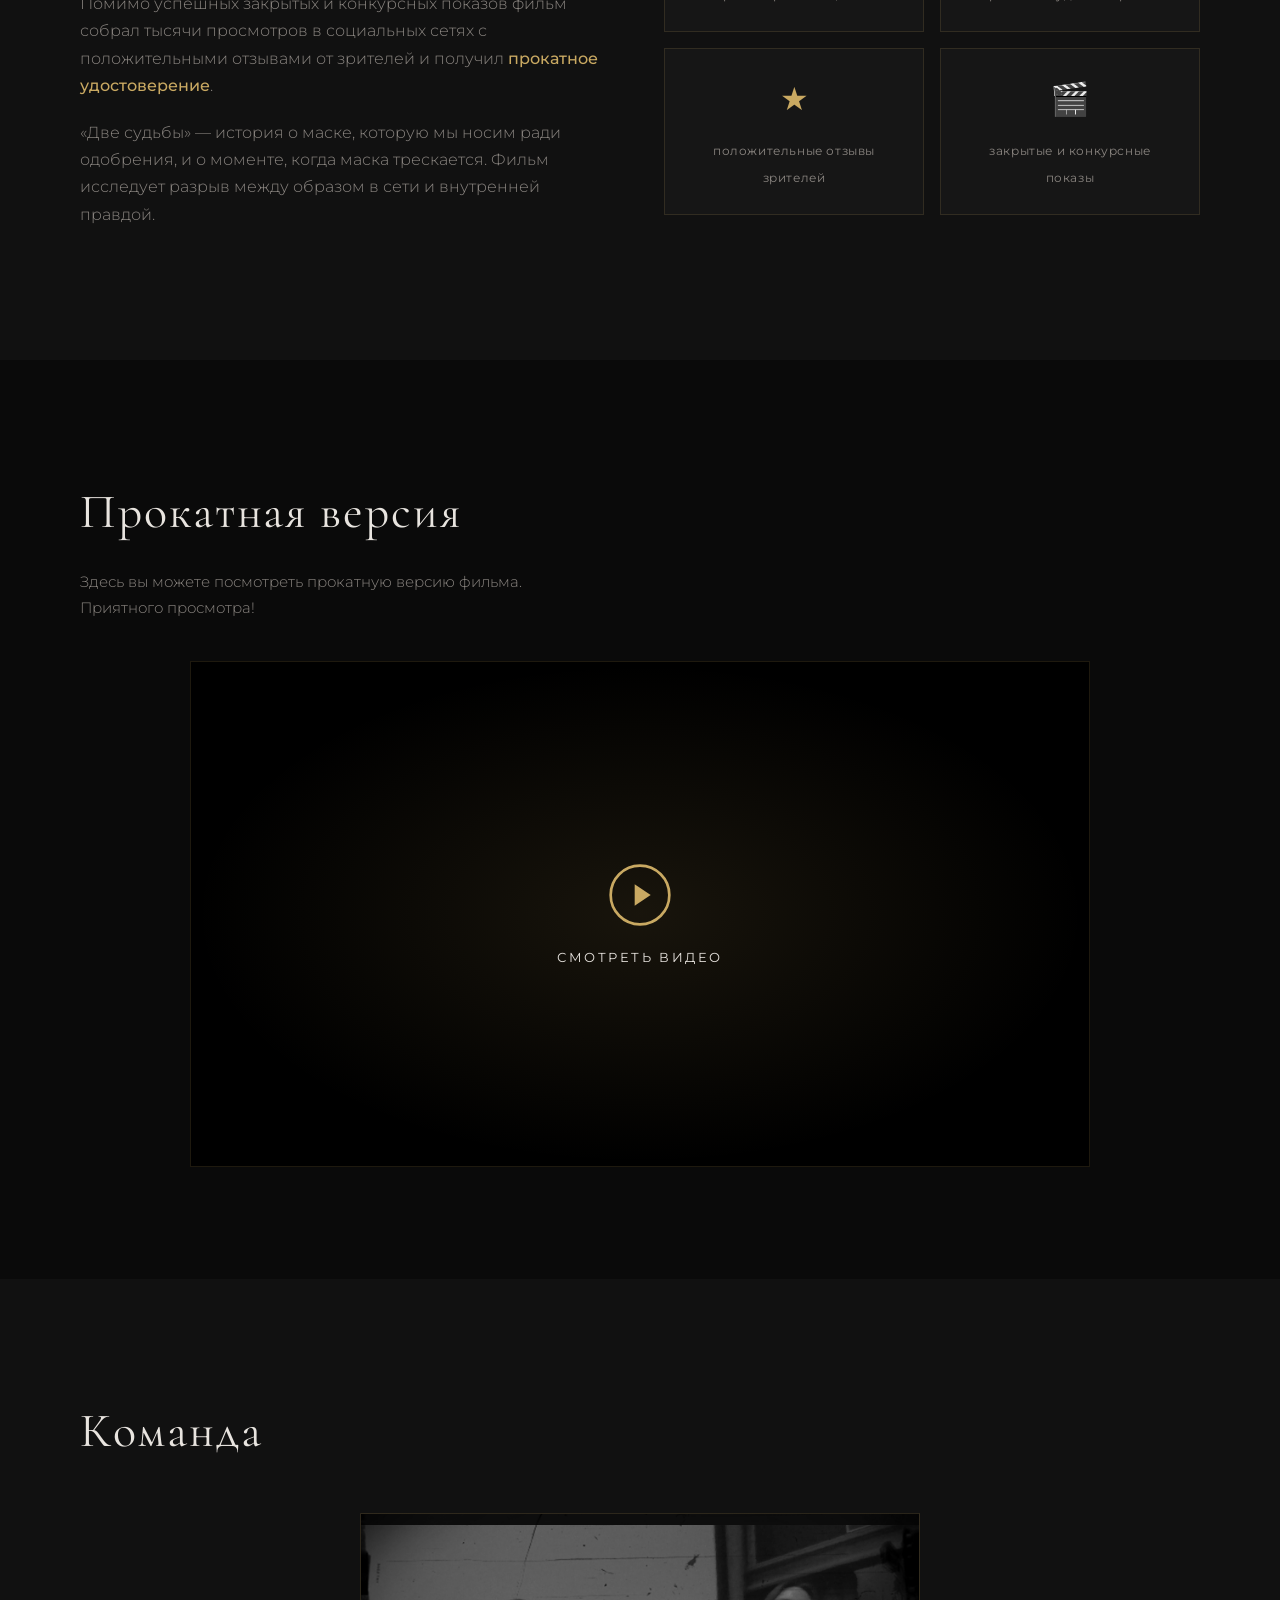
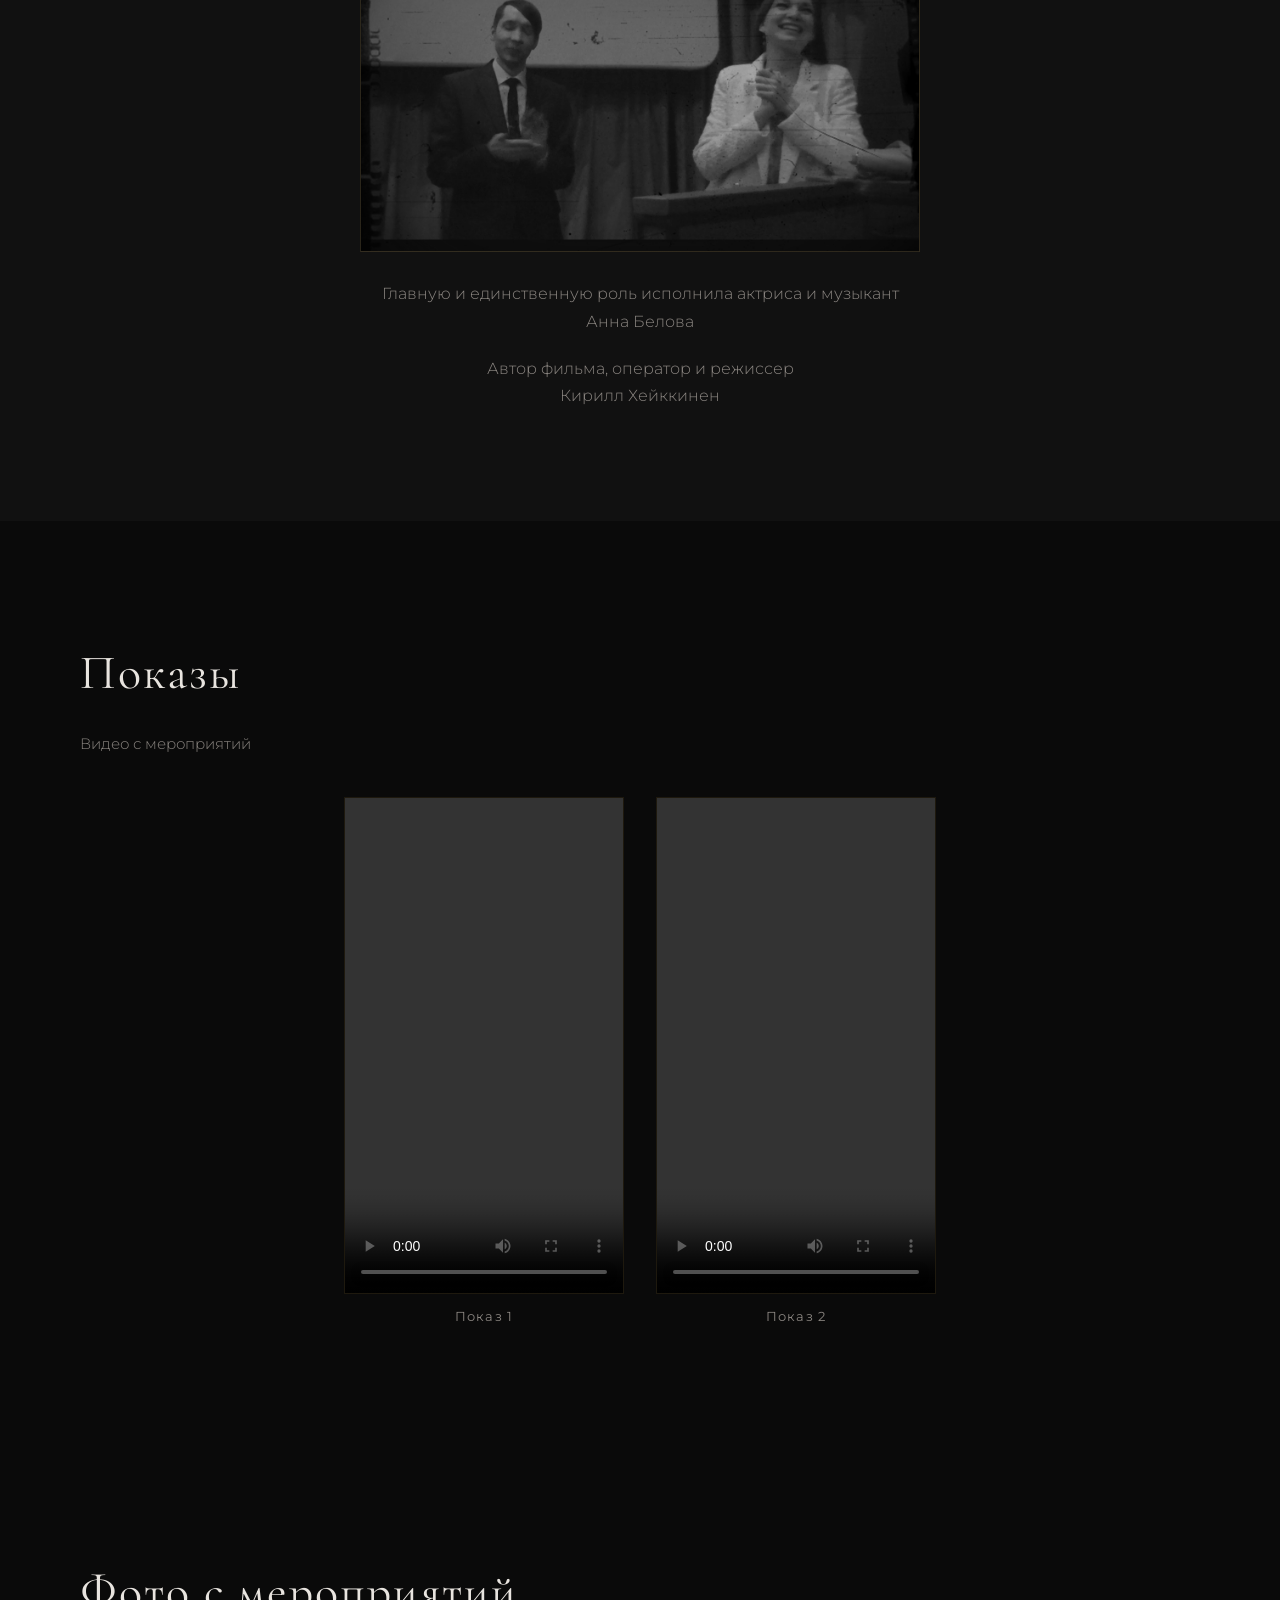
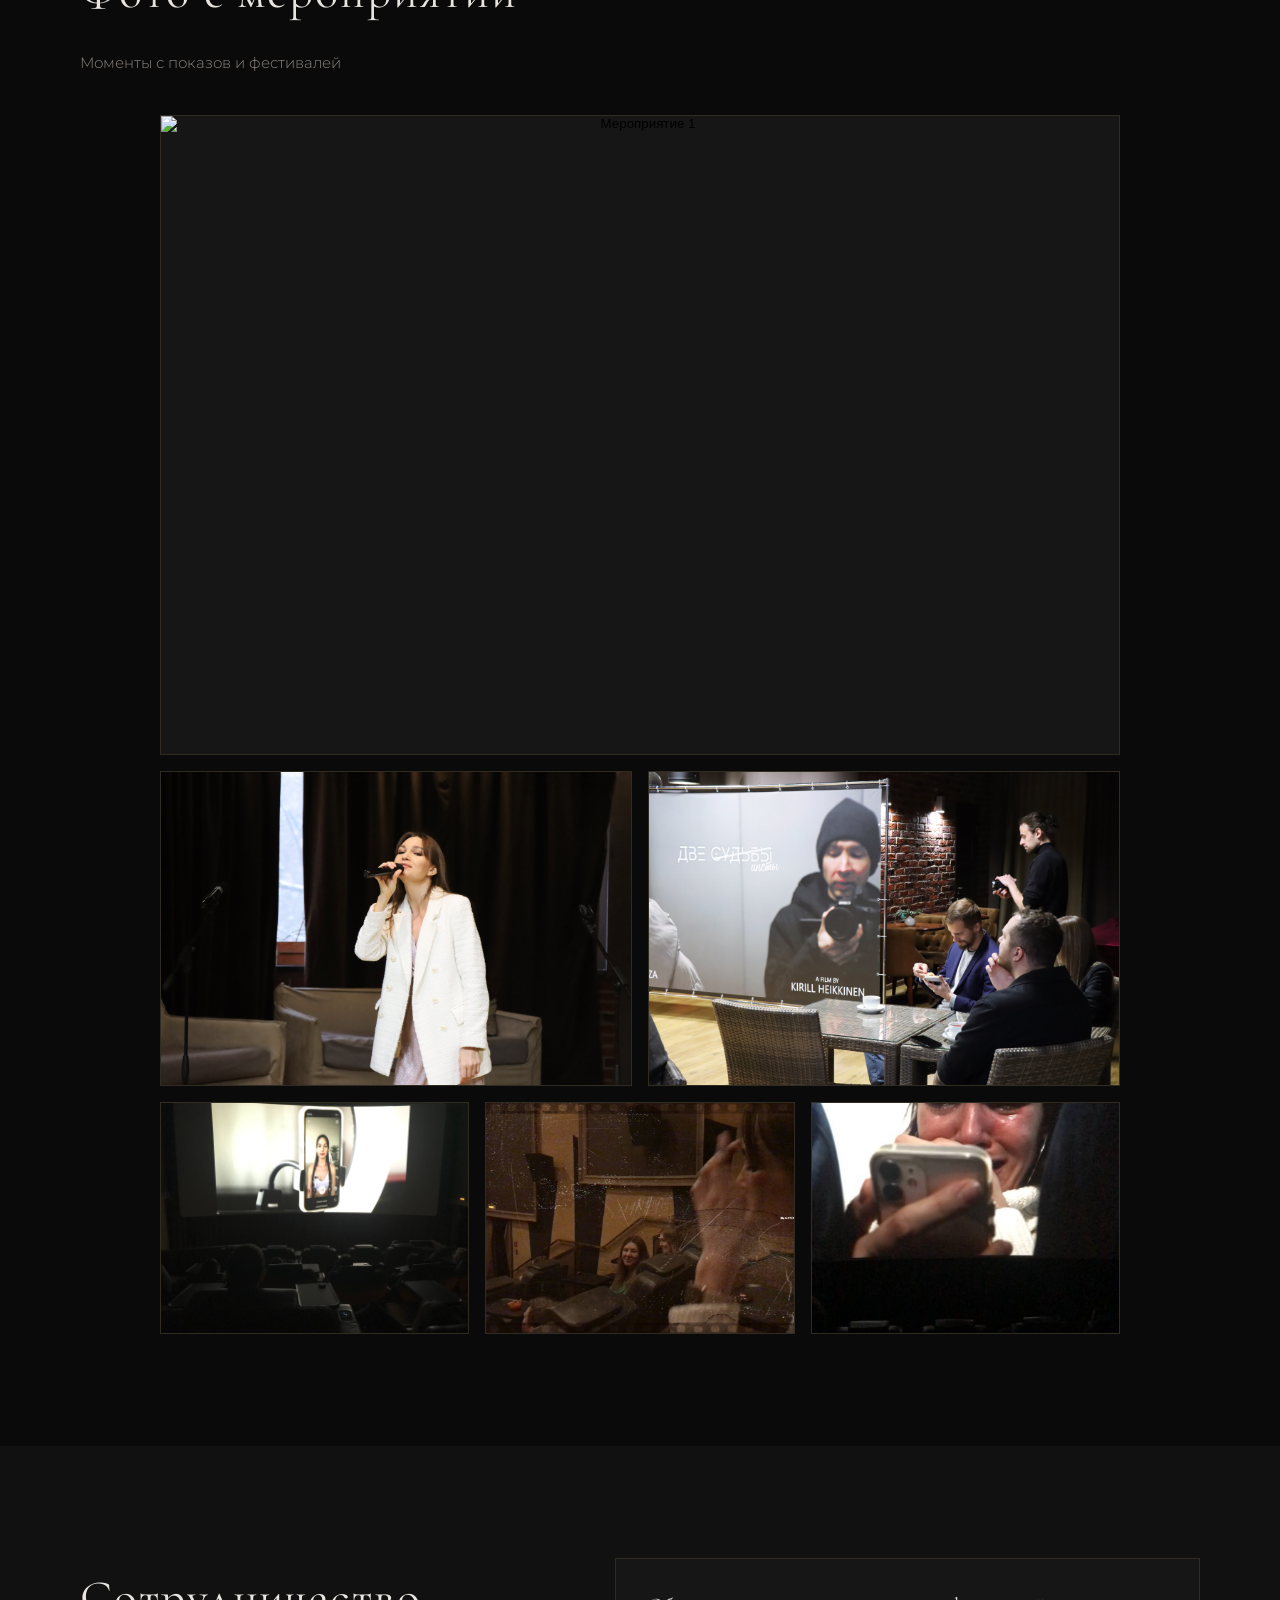
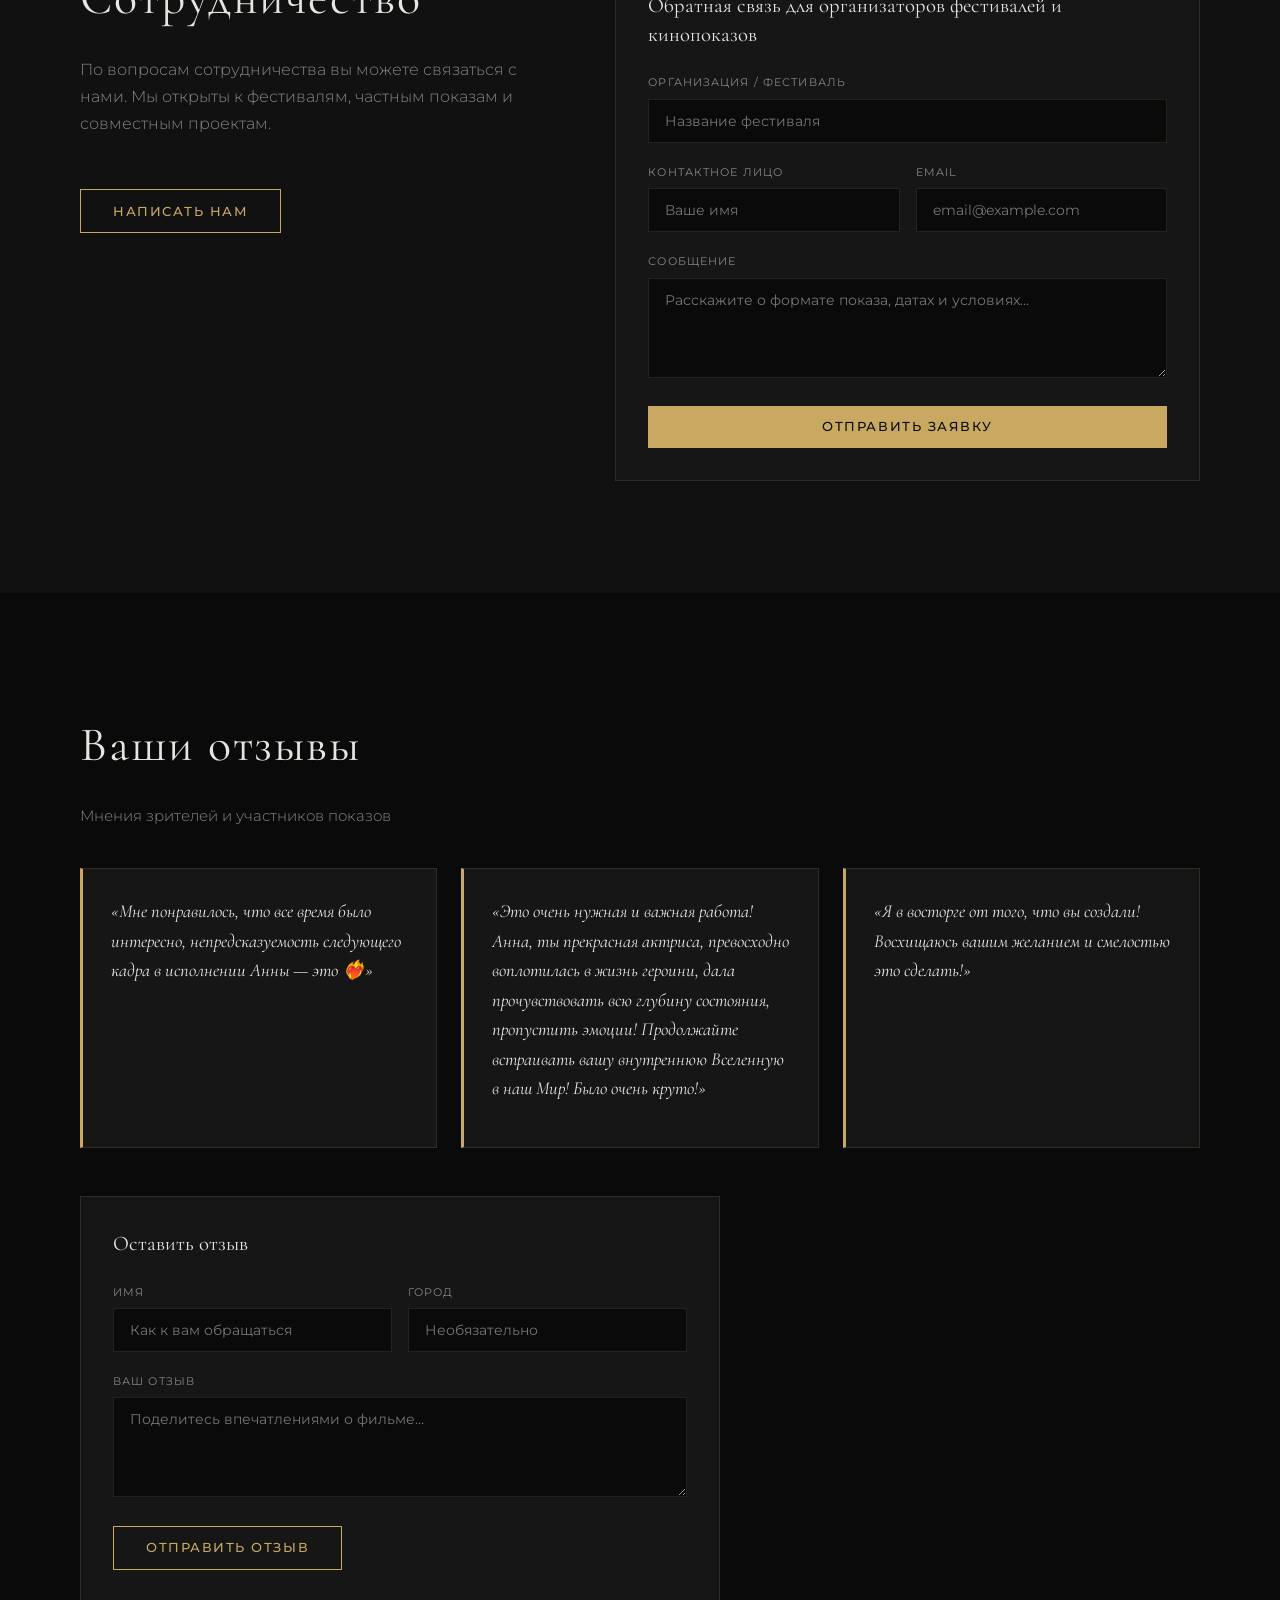
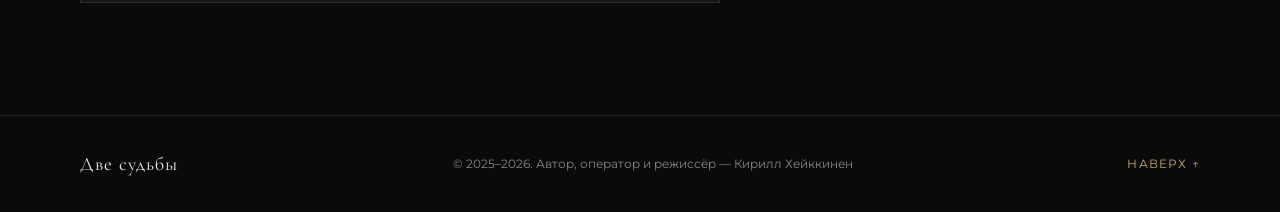
==== commit 79ec0651: "поменяли формат фотогалереи" ====
--- a/index.html
+++ b/index.html
@@ -152,19 +152,12 @@
             <p class="vertical-video__caption">Показ 1</p>
           </article>
           <article class="vertical-video reveal">
-            <div class="vertical-video__frame vertical-video__frame--placeholder">
-              <!-- Второе видео — добавьте файл и раскомментируйте -->
-              <div class="vertical-video__coming">
-                <svg width="48" height="48" viewBox="0 0 24 24" fill="none" aria-hidden="true">
-                  <polygon points="5,3 19,12 5,21" fill="currentColor"/>
-                </svg>
-                <p>Второе видео<br>скоро</p>
-              </div>
-              <!--
-              <video controls playsinline poster="images/screening-2-poster.jpg">
-                <source src="videos/screening-2.mp4" type="video/mp4">
+            <div class="vertical-video__frame">
+              <video controls playsinline>
+                <source src="videos/show2.mov" type="video/quicktime">
+                <source src="videos/show2.mov" type="video/mp4">
+                Ваш браузер не поддерживает воспроизведение видео.
               </video>
-              -->
             </div>
             <p class="vertical-video__caption">Показ 2</p>
           </article>
@@ -183,19 +176,19 @@
           <button class="gallery__item gallery__item--hero reveal" data-index="0" aria-label="Открыть фото 1">
             <img src="images/1.jpg" alt="Мероприятие 1" loading="lazy">
           </button>
-          <button class="gallery__item gallery__item--side reveal" data-index="1" aria-label="Открыть фото 2">
+          <button class="gallery__item gallery__item--pair reveal" data-index="1" aria-label="Открыть фото 2">
             <img src="images/1.2.jpg" alt="Мероприятие 2" loading="lazy">
           </button>
-          <button class="gallery__item reveal" data-index="2" aria-label="Открыть фото 3">
+          <button class="gallery__item gallery__item--pair reveal" data-index="2" aria-label="Открыть фото 3">
             <img src="images/3.jpg" alt="Мероприятие 3" loading="lazy">
           </button>
-          <button class="gallery__item reveal" data-index="3" aria-label="Открыть фото 4">
+          <button class="gallery__item gallery__item--trio reveal" data-index="3" aria-label="Открыть фото 4">
             <img src="images/5.jpg" alt="Мероприятие 4" loading="lazy">
           </button>
-          <button class="gallery__item reveal" data-index="4" aria-label="Открыть фото 5">
+          <button class="gallery__item gallery__item--trio reveal" data-index="4" aria-label="Открыть фото 5">
             <img src="images/4.jpg" alt="Мероприятие 5" loading="lazy">
           </button>
-          <button class="gallery__item reveal" data-index="5" aria-label="Открыть фото 6">
+          <button class="gallery__item gallery__item--trio reveal" data-index="5" aria-label="Открыть фото 6">
             <img src="images/6.jpg" alt="Мероприятие 6" loading="lazy">
           </button>
         </div>
--- a/styles.css
+++ b/styles.css
@@ -530,10 +530,10 @@
 
 .gallery__grid {
   display: grid;
-  grid-template-columns: repeat(12, 1fr);
-  grid-auto-rows: minmax(175px, 1fr);
+  grid-template-columns: repeat(6, 1fr);
   gap: 1rem;
-  max-width: 100%;
+  max-width: 960px;
+  margin-inline: auto;
 }
 
 .gallery__item {
@@ -547,33 +547,18 @@
 }
 
 .gallery__item--hero {
-  grid-column: 1 / 9;
-  grid-row: 1 / 3;
-}
-
-.gallery__item--side {
-  grid-column: 9 / 13;
-  grid-row: 1;
-}
-
-.gallery__item:nth-child(3) {
-  grid-column: 9 / 13;
-  grid-row: 2;
-}
-
-.gallery__item:nth-child(4) {
-  grid-column: 1 / 5;
-  grid-row: 3;
-}
-
-.gallery__item:nth-child(5) {
-  grid-column: 5 / 9;
-  grid-row: 3;
-}
-
-.gallery__item:nth-child(6) {
-  grid-column: 9 / 13;
-  grid-row: 3;
+  grid-column: 1 / -1;
+  aspect-ratio: 3 / 2;
+}
+
+.gallery__item--pair {
+  grid-column: span 3;
+  aspect-ratio: 3 / 2;
+}
+
+.gallery__item--trio {
+  grid-column: span 2;
+  aspect-ratio: 4 / 3;
 }
 
 .gallery__item img {
@@ -601,26 +586,31 @@
   outline-offset: 2px;
 }
 
-@media (max-width: 900px) {
+@media (max-width: 720px) {
   .gallery__grid {
     grid-template-columns: repeat(2, 1fr);
-    grid-template-rows: none;
+    max-width: 100%;
   }
 
   .gallery__item--hero {
     grid-column: 1 / -1;
-    grid-row: auto;
-    aspect-ratio: 16 / 9;
   }
 
-  .gallery__item--side,
-  .gallery__item:nth-child(3),
-  .gallery__item:nth-child(4),
-  .gallery__item:nth-child(5),
-  .gallery__item:nth-child(6) {
-    grid-column: auto;
-    grid-row: auto;
+  .gallery__item--pair {
+    grid-column: span 1;
     aspect-ratio: 4 / 3;
+  }
+
+  .gallery__item--trio {
+    grid-column: span 1;
+    aspect-ratio: 4 / 3;
+  }
+
+  .gallery__item--trio:last-child {
+    grid-column: 1 / -1;
+    max-width: 50%;
+    margin-inline: auto;
+    width: 100%;
   }
 }
 
@@ -631,8 +621,10 @@
   }
 
   .gallery__item--hero,
-  .gallery__item--side,
-  .gallery__item:nth-child(n) {
+  .gallery__item--pair,
+  .gallery__item--trio {
+    grid-column: 1 / -1;
+    max-width: none;
     aspect-ratio: 3 / 2;
   }
 }
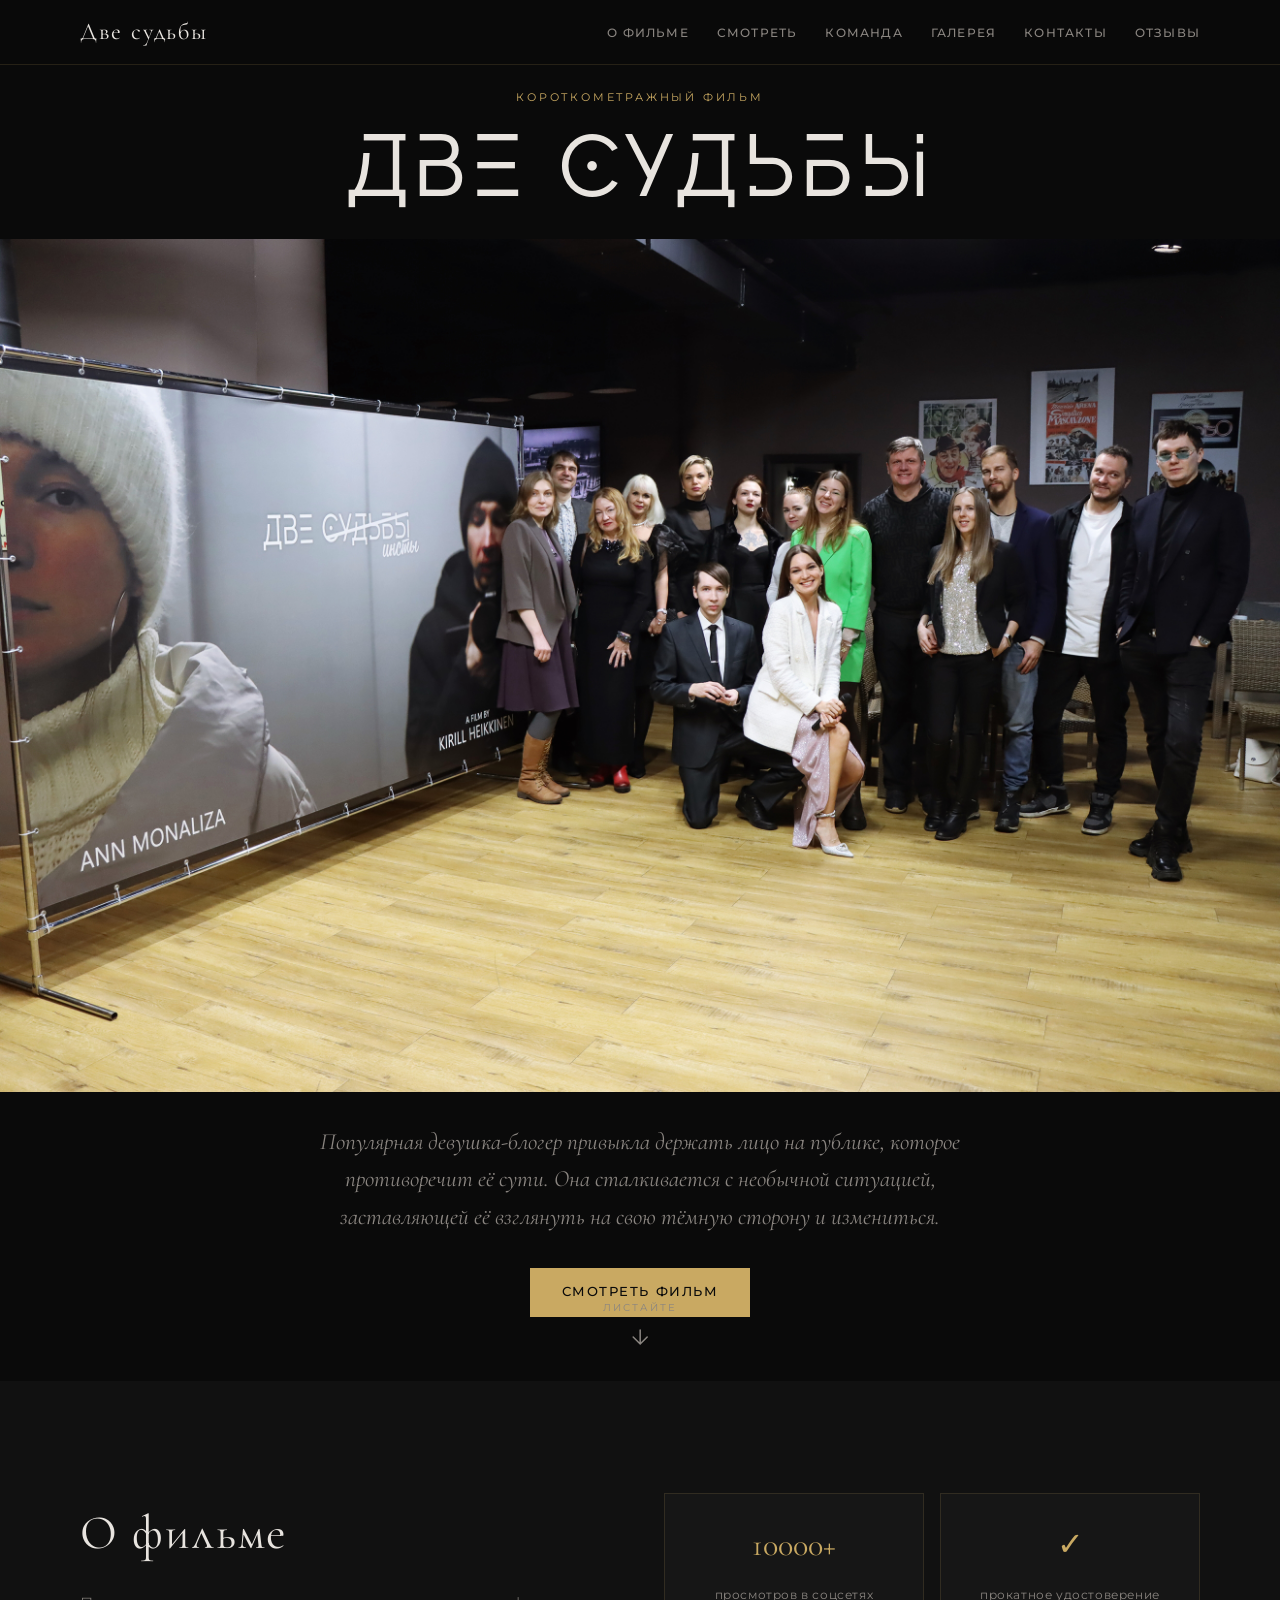
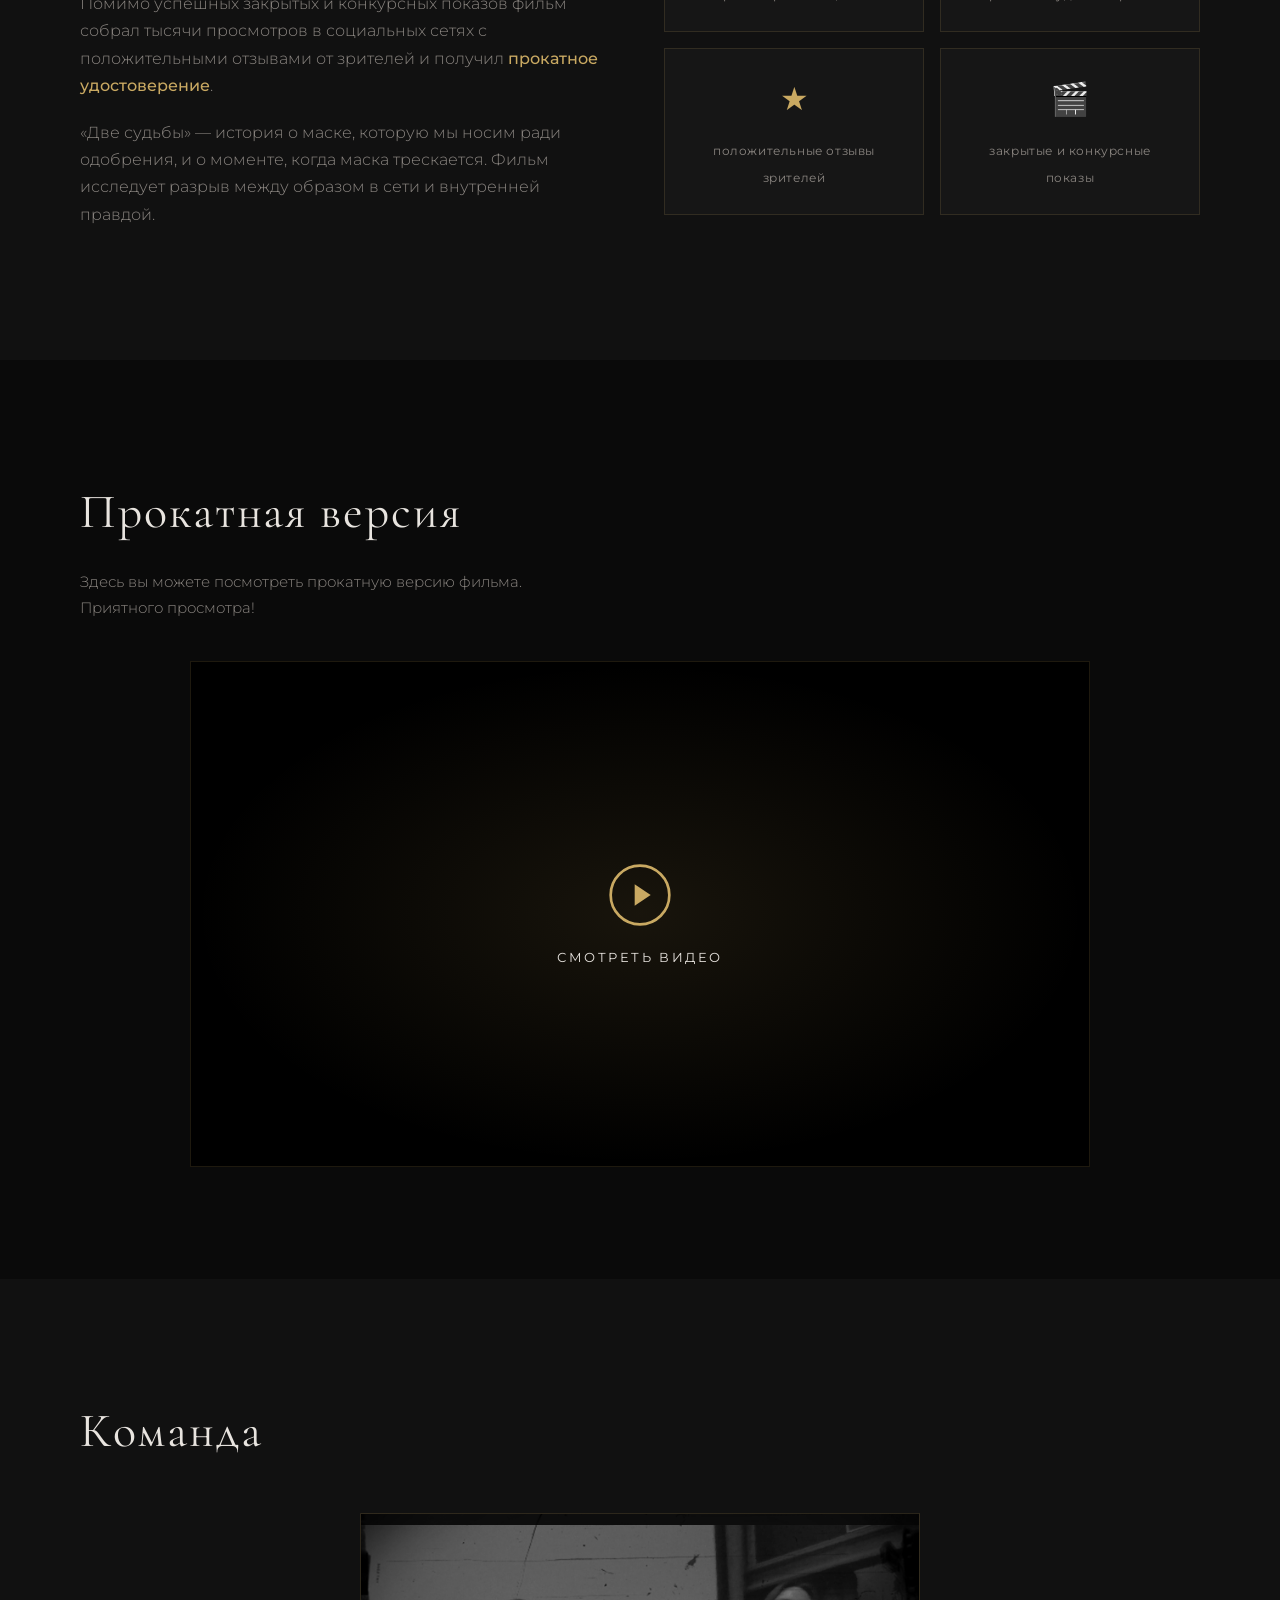
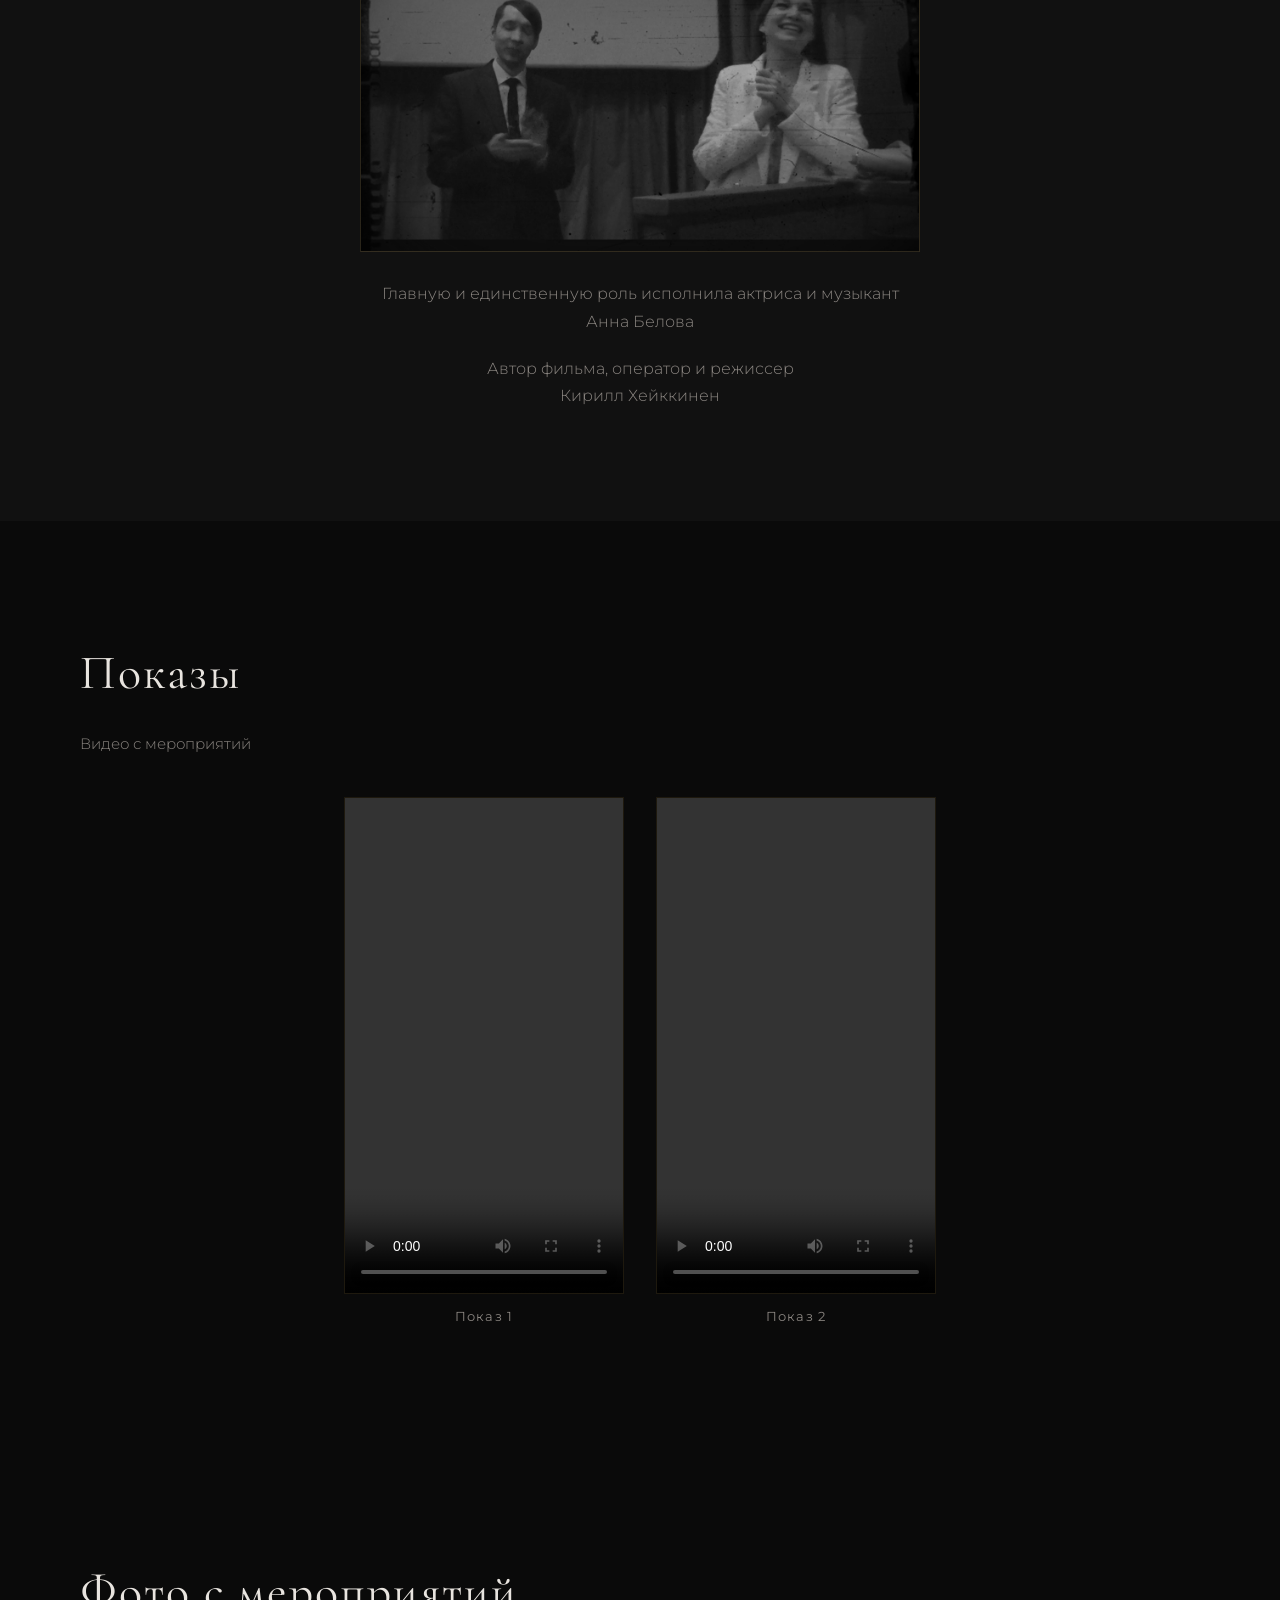
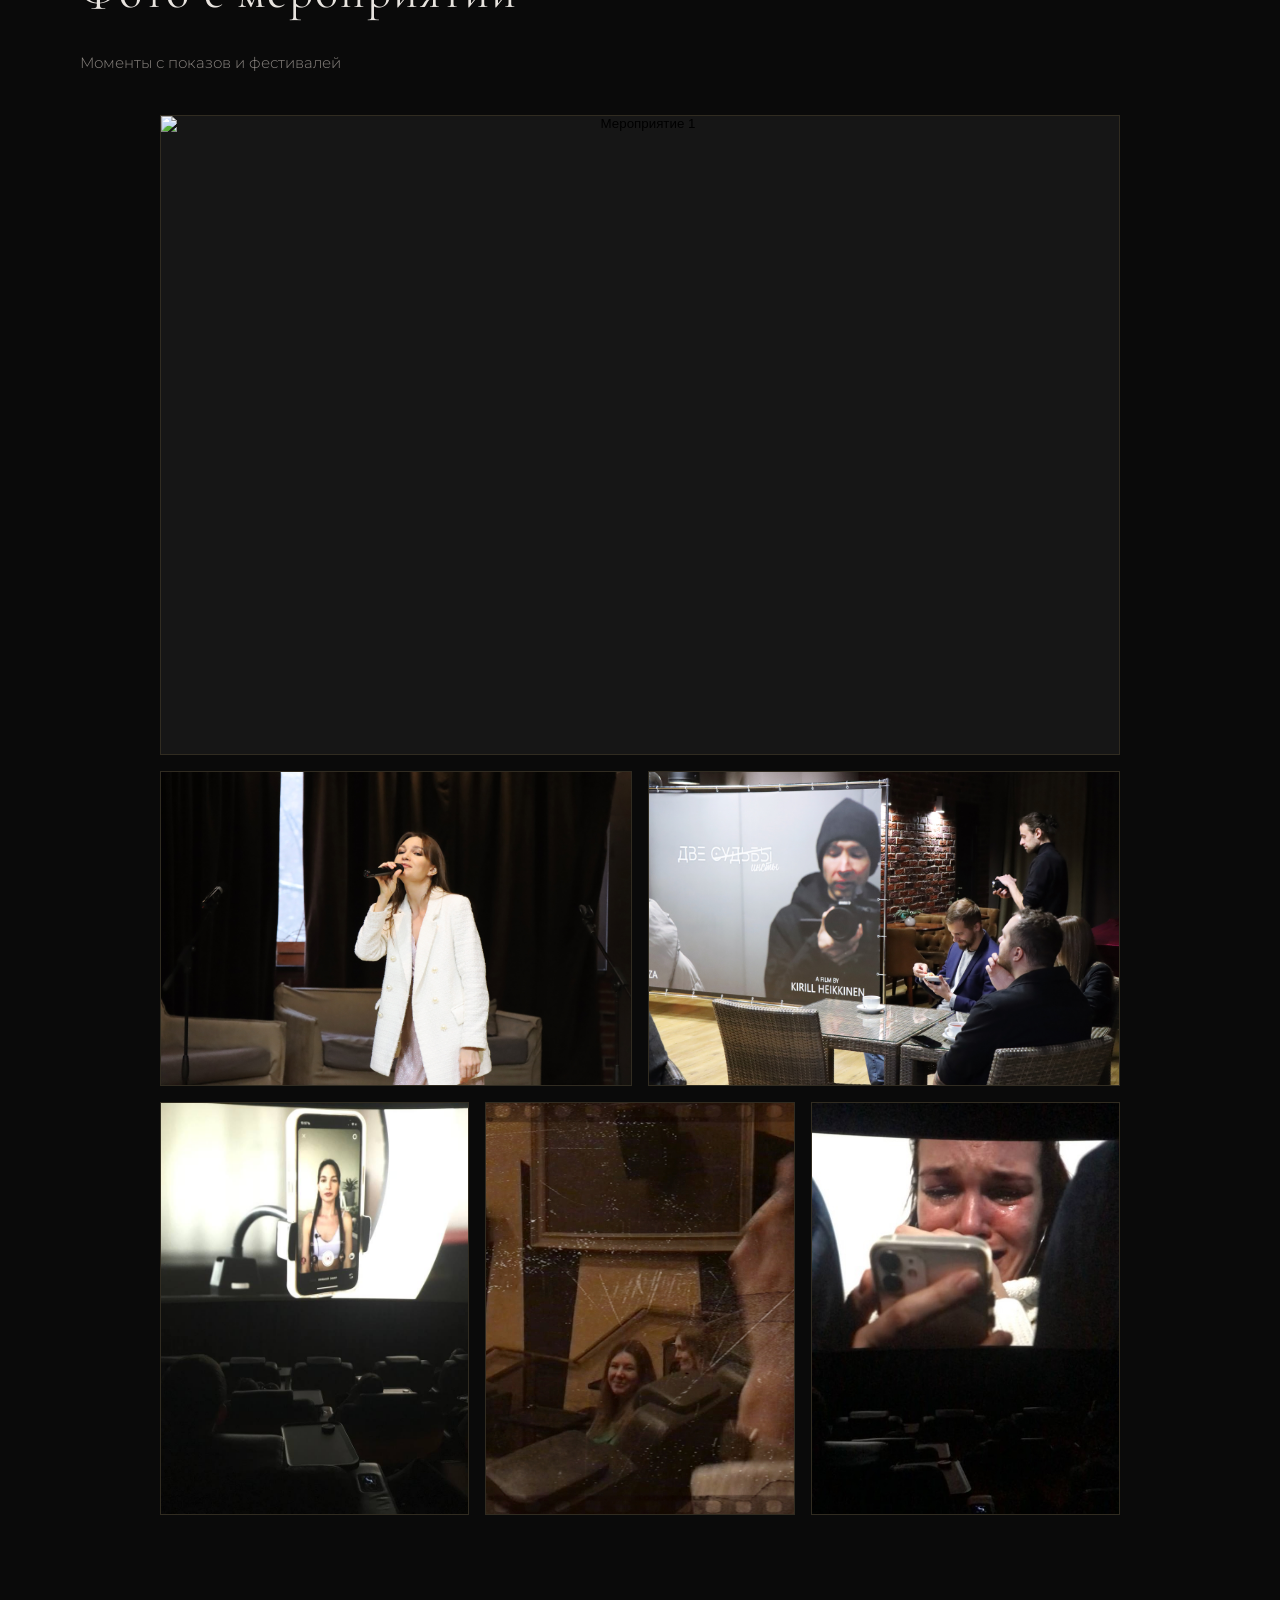
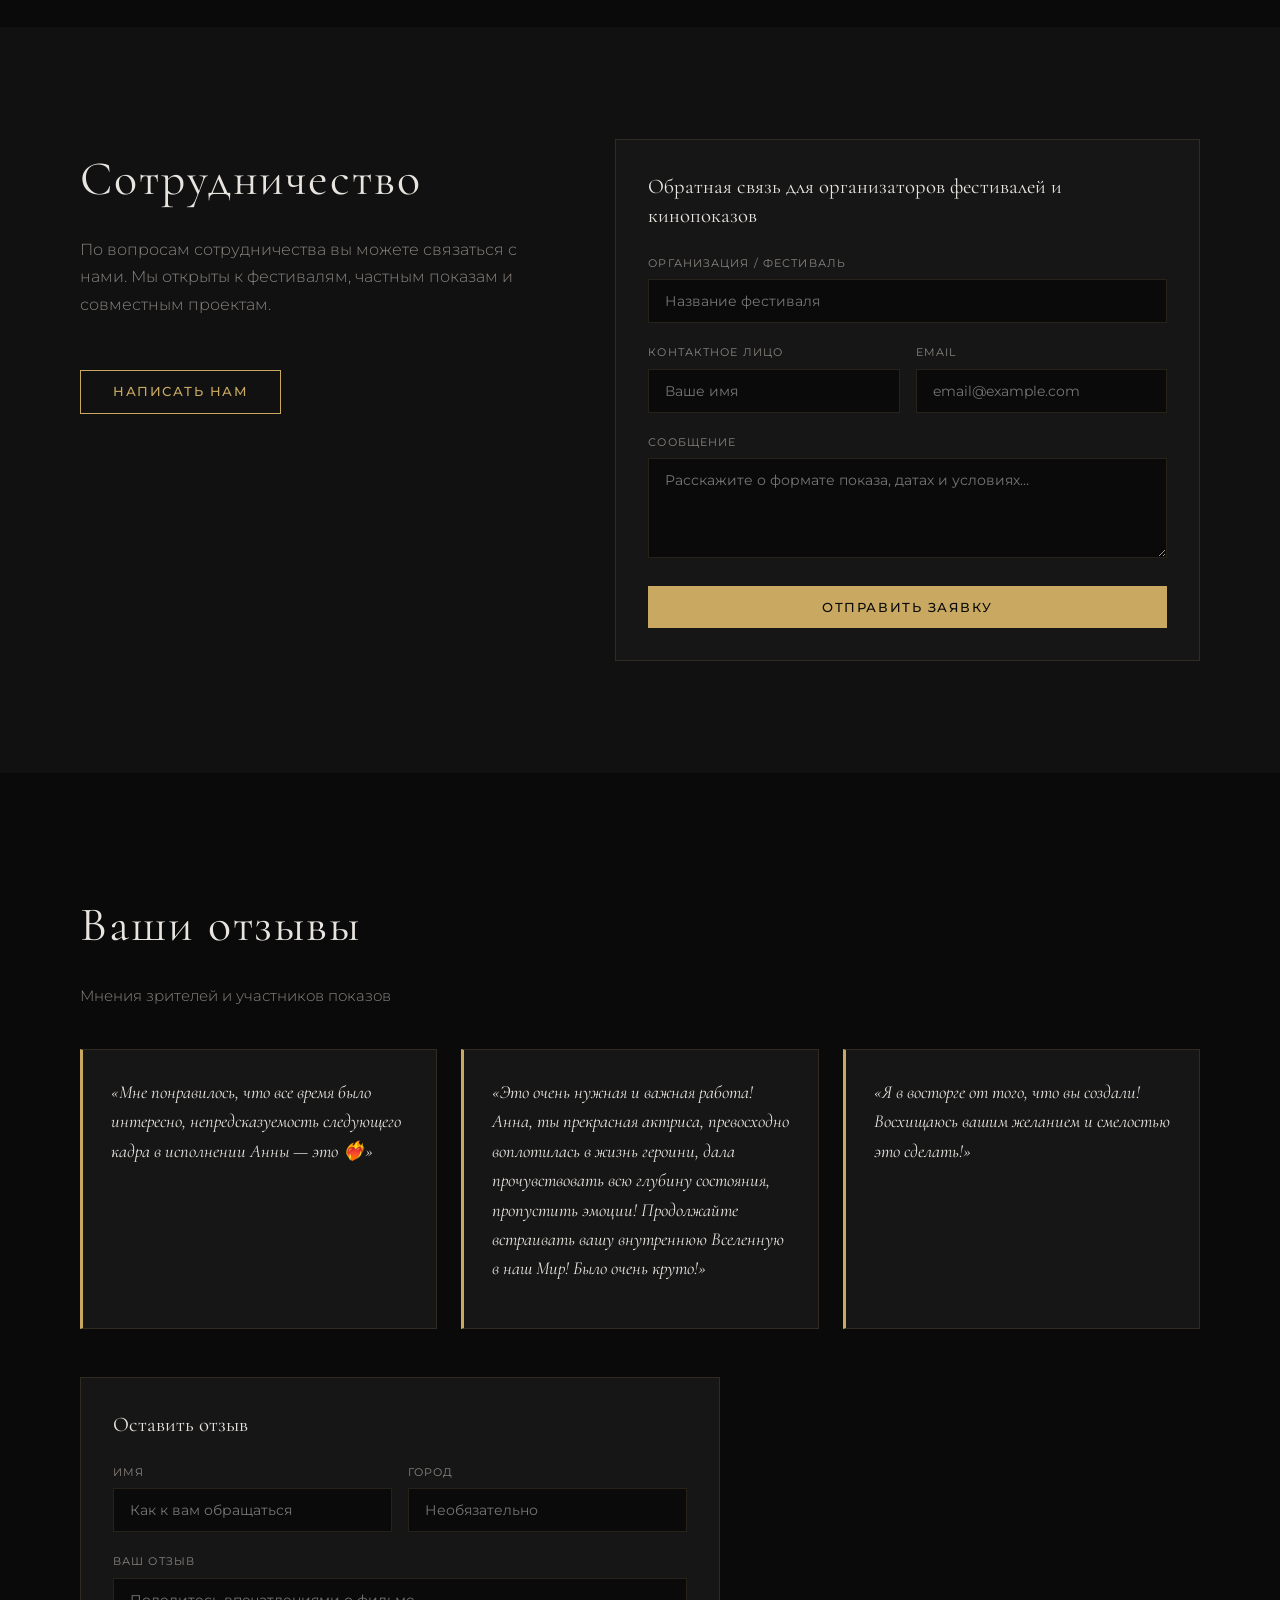
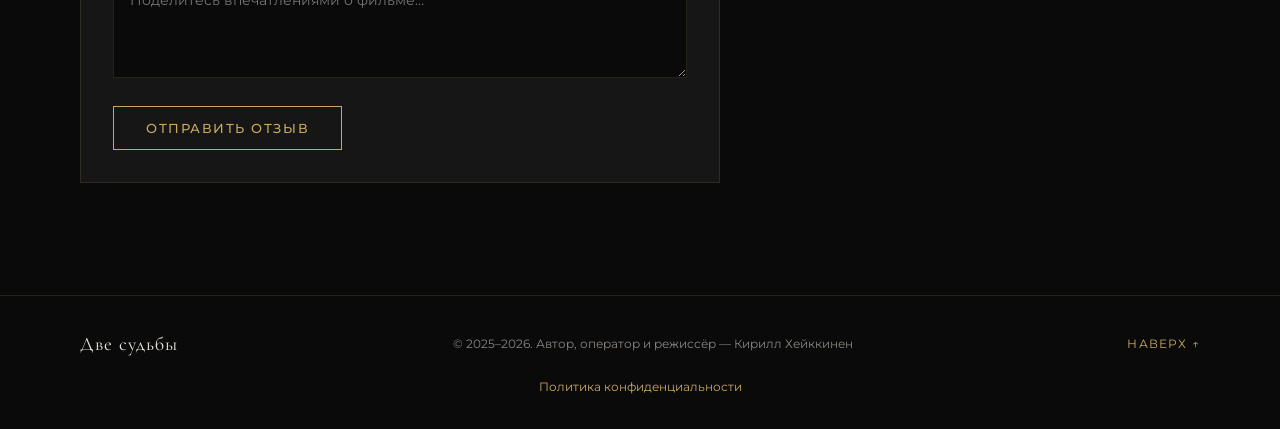
==== commit acccfbc7: "политика конфеденциальности" ====
--- a/index.html
+++ b/index.html
@@ -291,6 +291,9 @@
       <p class="footer__title">Две судьбы</p>
       <p class="footer__copy">© 2025–2026. Автор, оператор и режиссёр — Кирилл Хейккинен</p>
       <a href="#top" class="footer__top">Наверх ↑</a>
+      <p class="footer__legal">
+        <a href="privacy.html">Политика конфиденциальности</a>
+      </p>
     </div>
   </footer>
 
@@ -317,7 +320,7 @@
         </div>
         <div class="form-checkbox">
           <input type="checkbox" id="popup-consent" name="consent" required>
-          <label for="popup-consent">Даю согласие на обработку моих персональных данных</label>
+          <label for="popup-consent">Даю согласие на <a href="privacy.html" target="_blank" rel="noopener">обработку персональных данных</a></label>
         </div>
         <button type="submit" class="btn btn--primary btn--full">Отправить заявку</button>
         <p class="form-success" hidden>Спасибо! Мы свяжемся с вами в ближайшее время.</p>
--- a/styles.css
+++ b/styles.css
@@ -558,7 +558,7 @@
 
 .gallery__item--trio {
   grid-column: span 2;
-  aspect-ratio: 4 / 3;
+  aspect-ratio: 3 / 4;
 }
 
 .gallery__item img {
@@ -603,7 +603,7 @@
 
   .gallery__item--trio {
     grid-column: span 1;
-    aspect-ratio: 4 / 3;
+    aspect-ratio: 3 / 4;
   }
 
   .gallery__item--trio:last-child {
@@ -621,11 +621,16 @@
   }
 
   .gallery__item--hero,
-  .gallery__item--pair,
+  .gallery__item--pair {
+    grid-column: 1 / -1;
+    max-width: none;
+    aspect-ratio: 3 / 2;
+  }
+
   .gallery__item--trio {
     grid-column: 1 / -1;
     max-width: none;
-    aspect-ratio: 3 / 2;
+    aspect-ratio: 3 / 4;
   }
 }
 
@@ -880,6 +885,60 @@
   font-size: 0.75rem;
   letter-spacing: 0.1em;
   text-transform: uppercase;
+}
+
+.footer__legal {
+  width: 100%;
+  text-align: center;
+  font-size: 0.75rem;
+  color: var(--text-muted);
+}
+
+/* ===== Legal pages ===== */
+.legal__content {
+  max-width: 720px;
+}
+
+.legal__updated {
+  color: var(--text-muted);
+  font-size: 0.85rem;
+  margin-bottom: 2.5rem;
+}
+
+.legal__block {
+  margin-bottom: 2rem;
+}
+
+.legal__block h2 {
+  font-family: var(--font-display);
+  font-size: 1.35rem;
+  font-weight: 400;
+  letter-spacing: 0.03em;
+  margin-bottom: 0.75rem;
+  color: var(--accent);
+}
+
+.legal__block p,
+.legal__block li {
+  color: var(--text-muted);
+  font-size: 0.92rem;
+  font-weight: 300;
+}
+
+.legal__block p {
+  margin-bottom: 0.75rem;
+}
+
+.legal__block ul {
+  margin: 0.5rem 0 0.75rem 1.25rem;
+}
+
+.legal__block li {
+  margin-bottom: 0.35rem;
+}
+
+.legal__back {
+  margin-top: 3rem;
 }
 
 /* ===== Lightbox ===== */
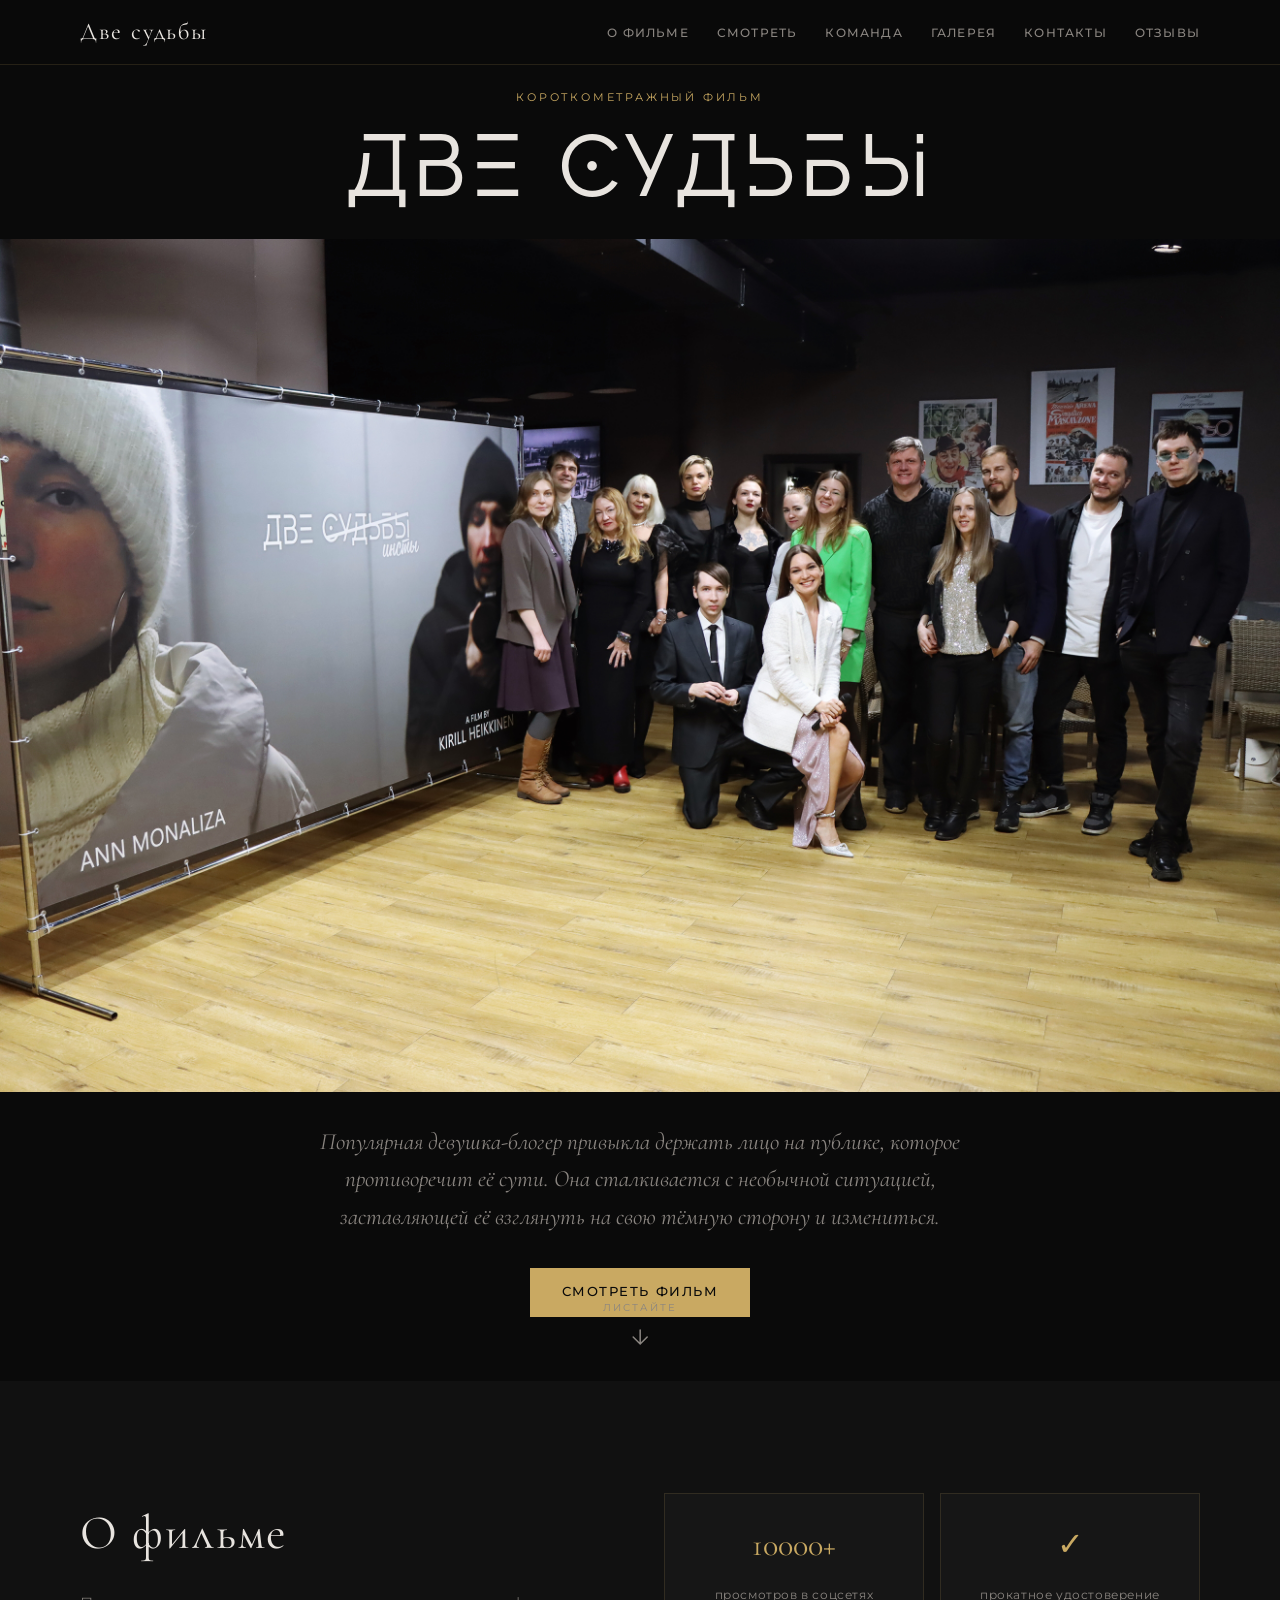
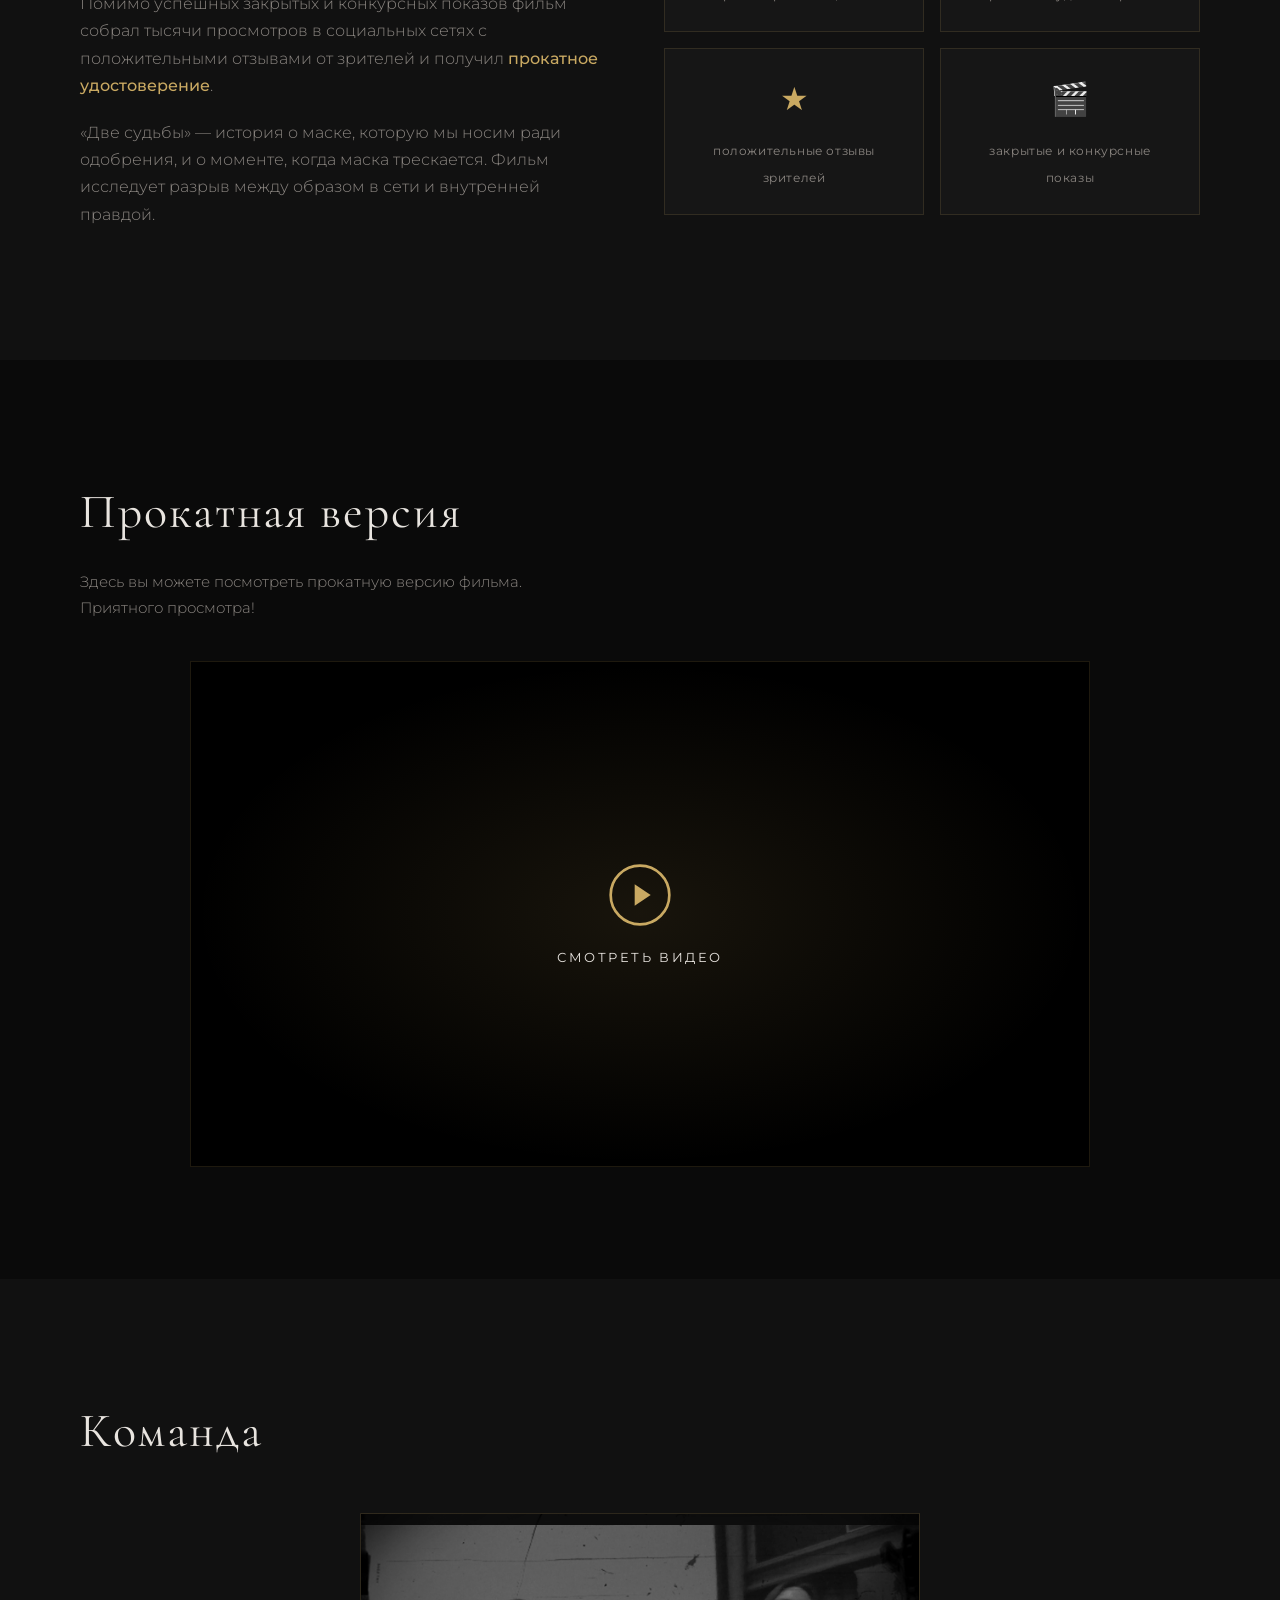
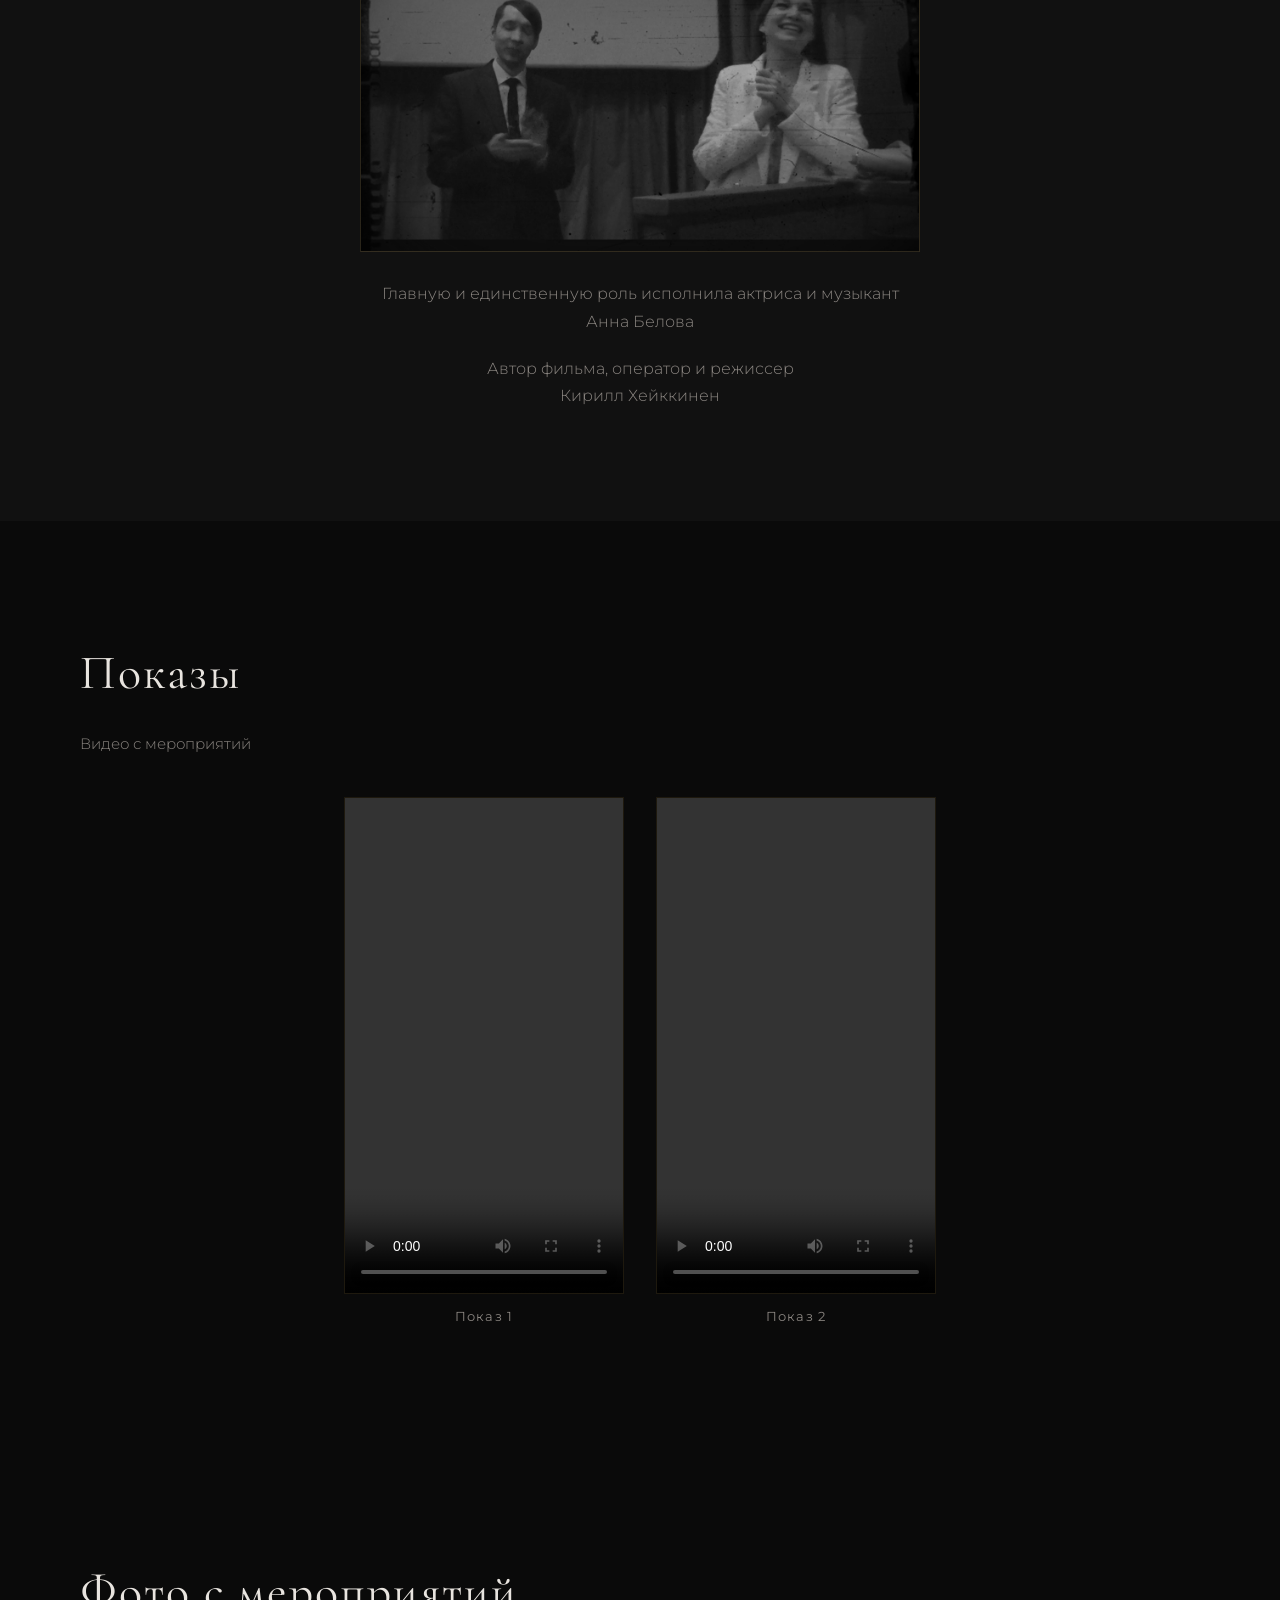
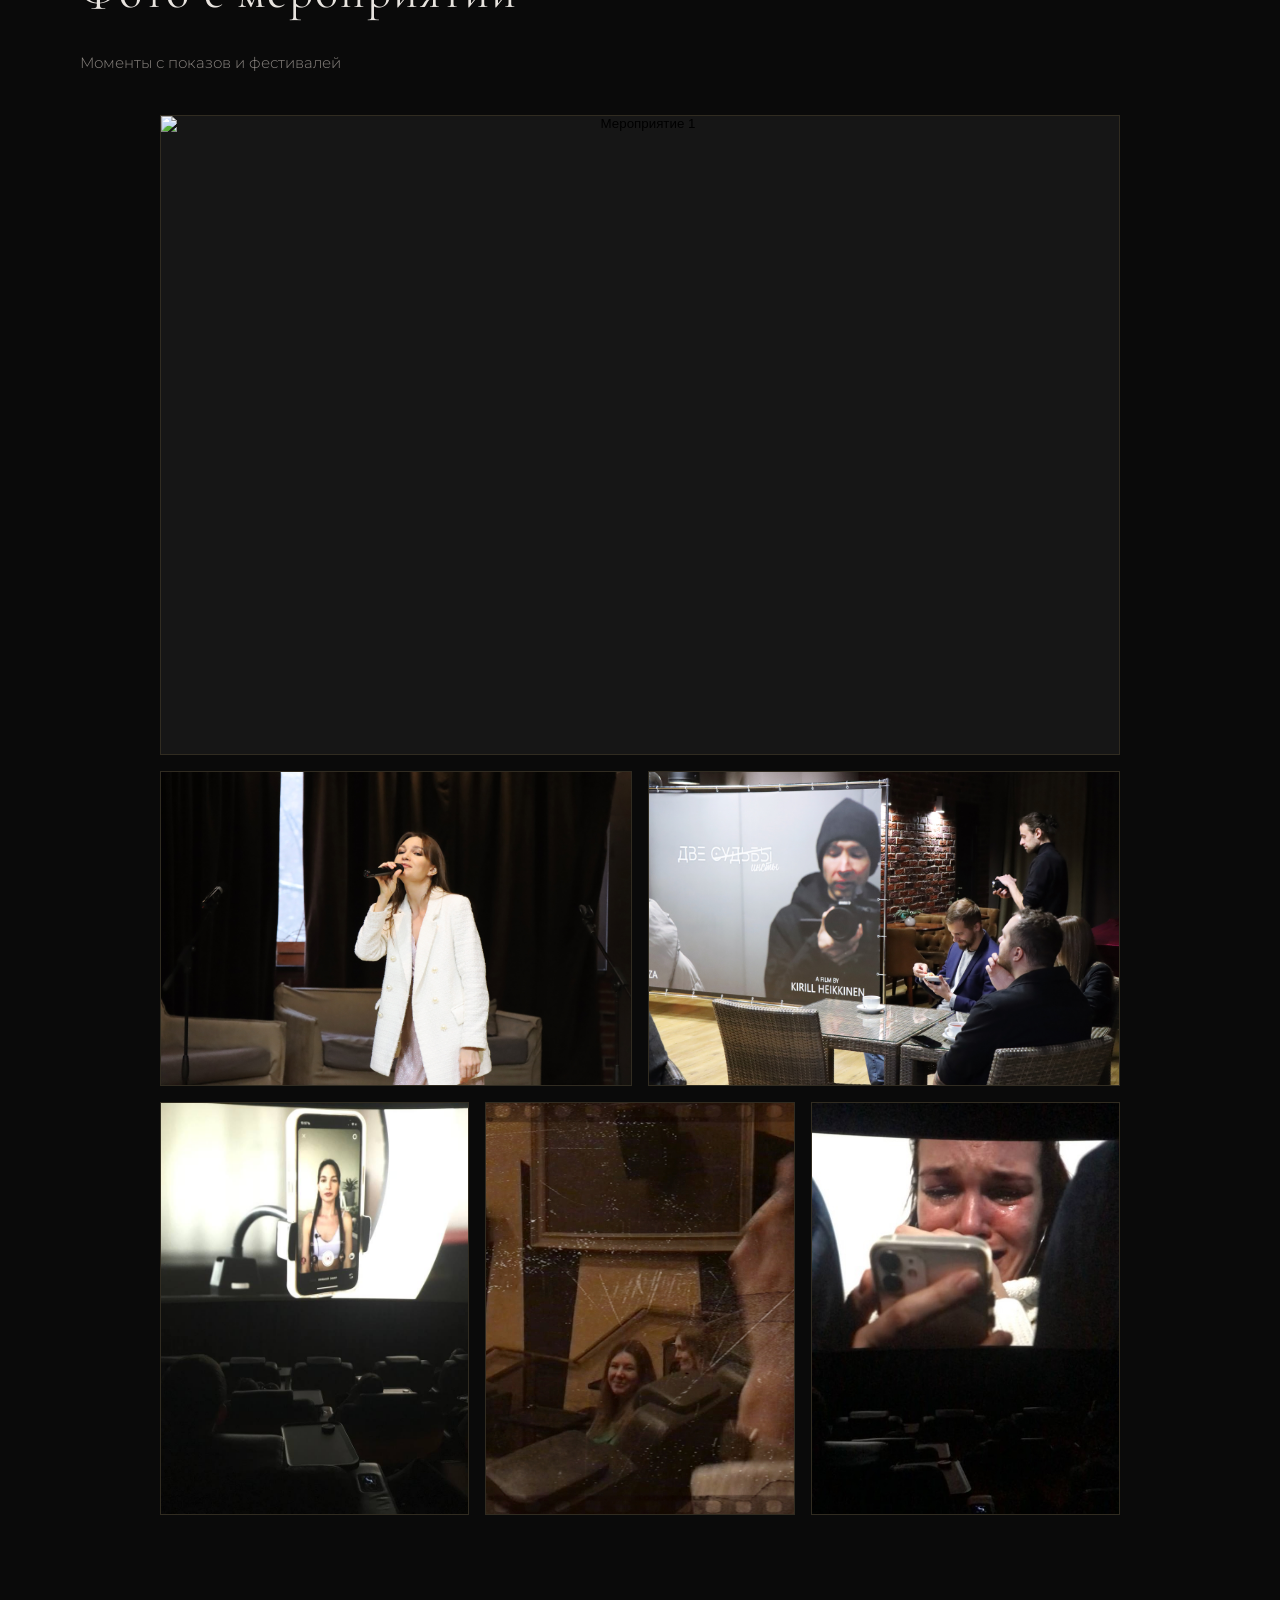
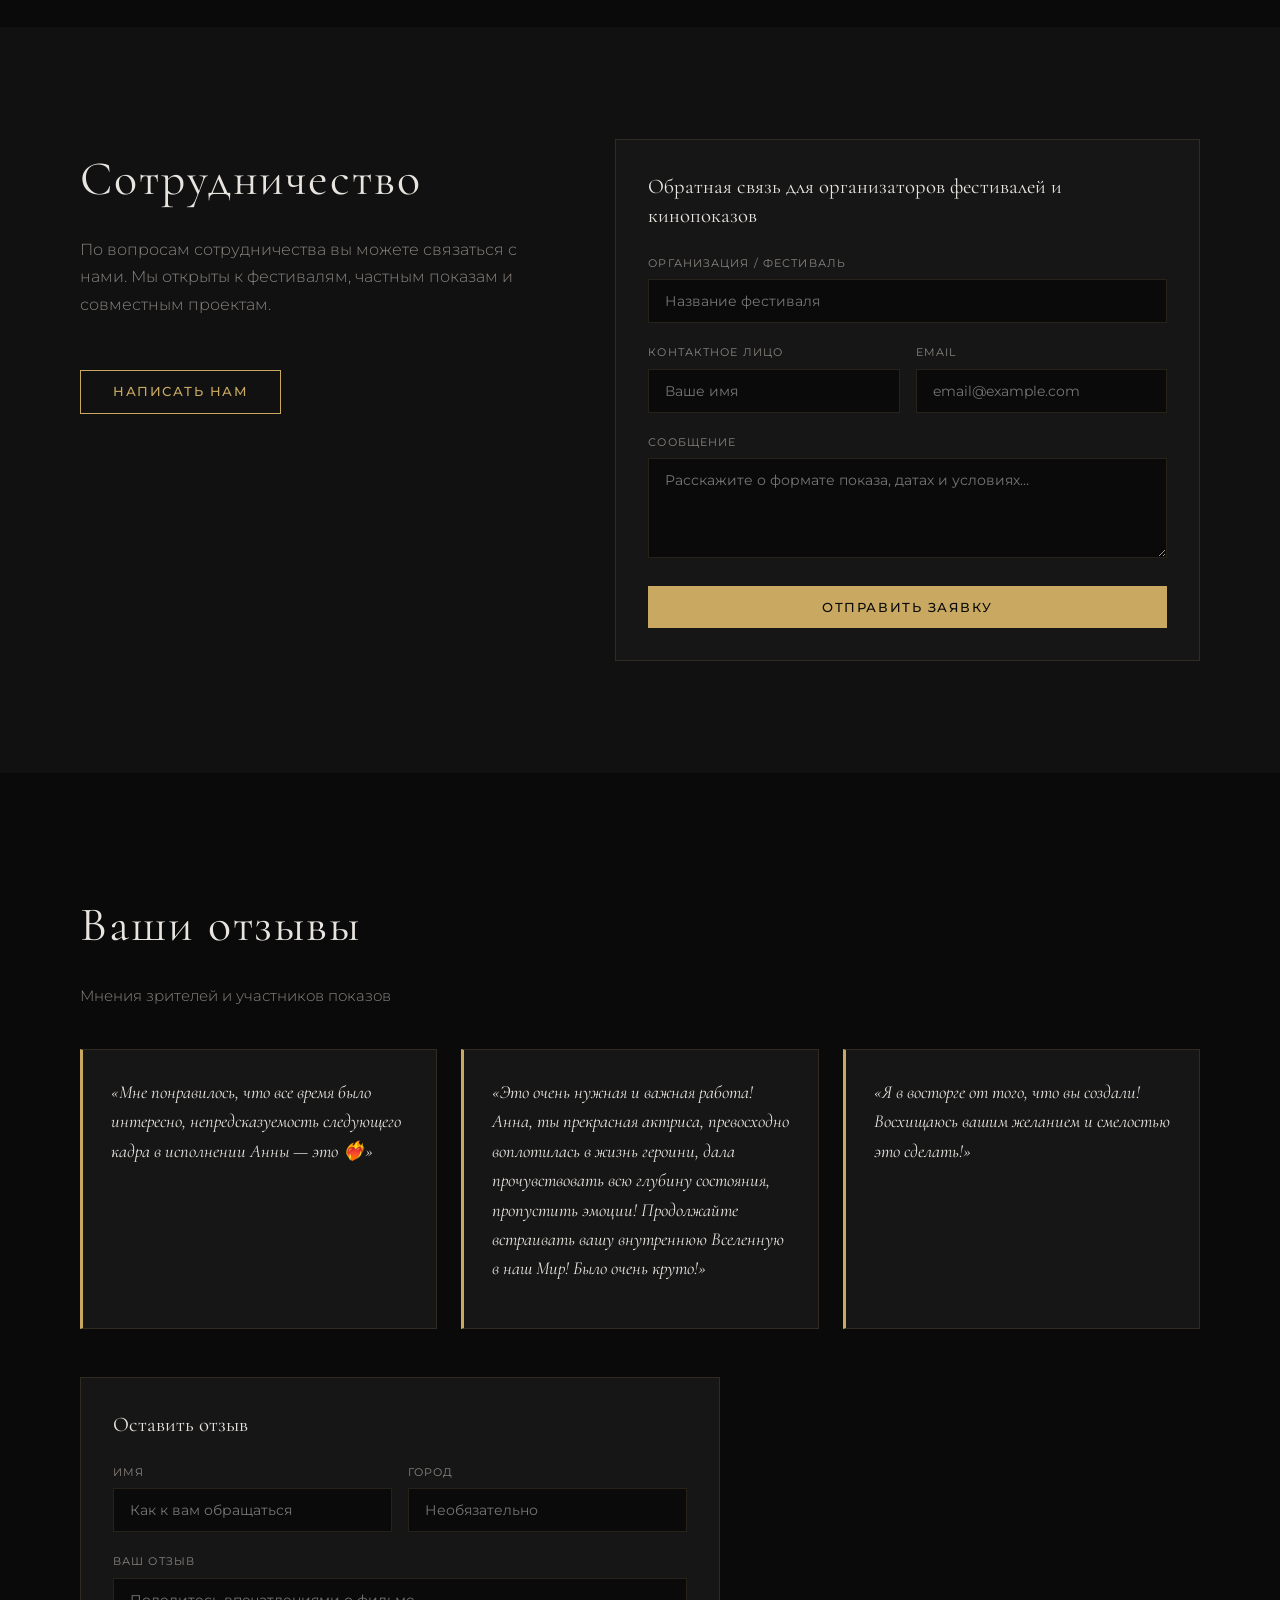
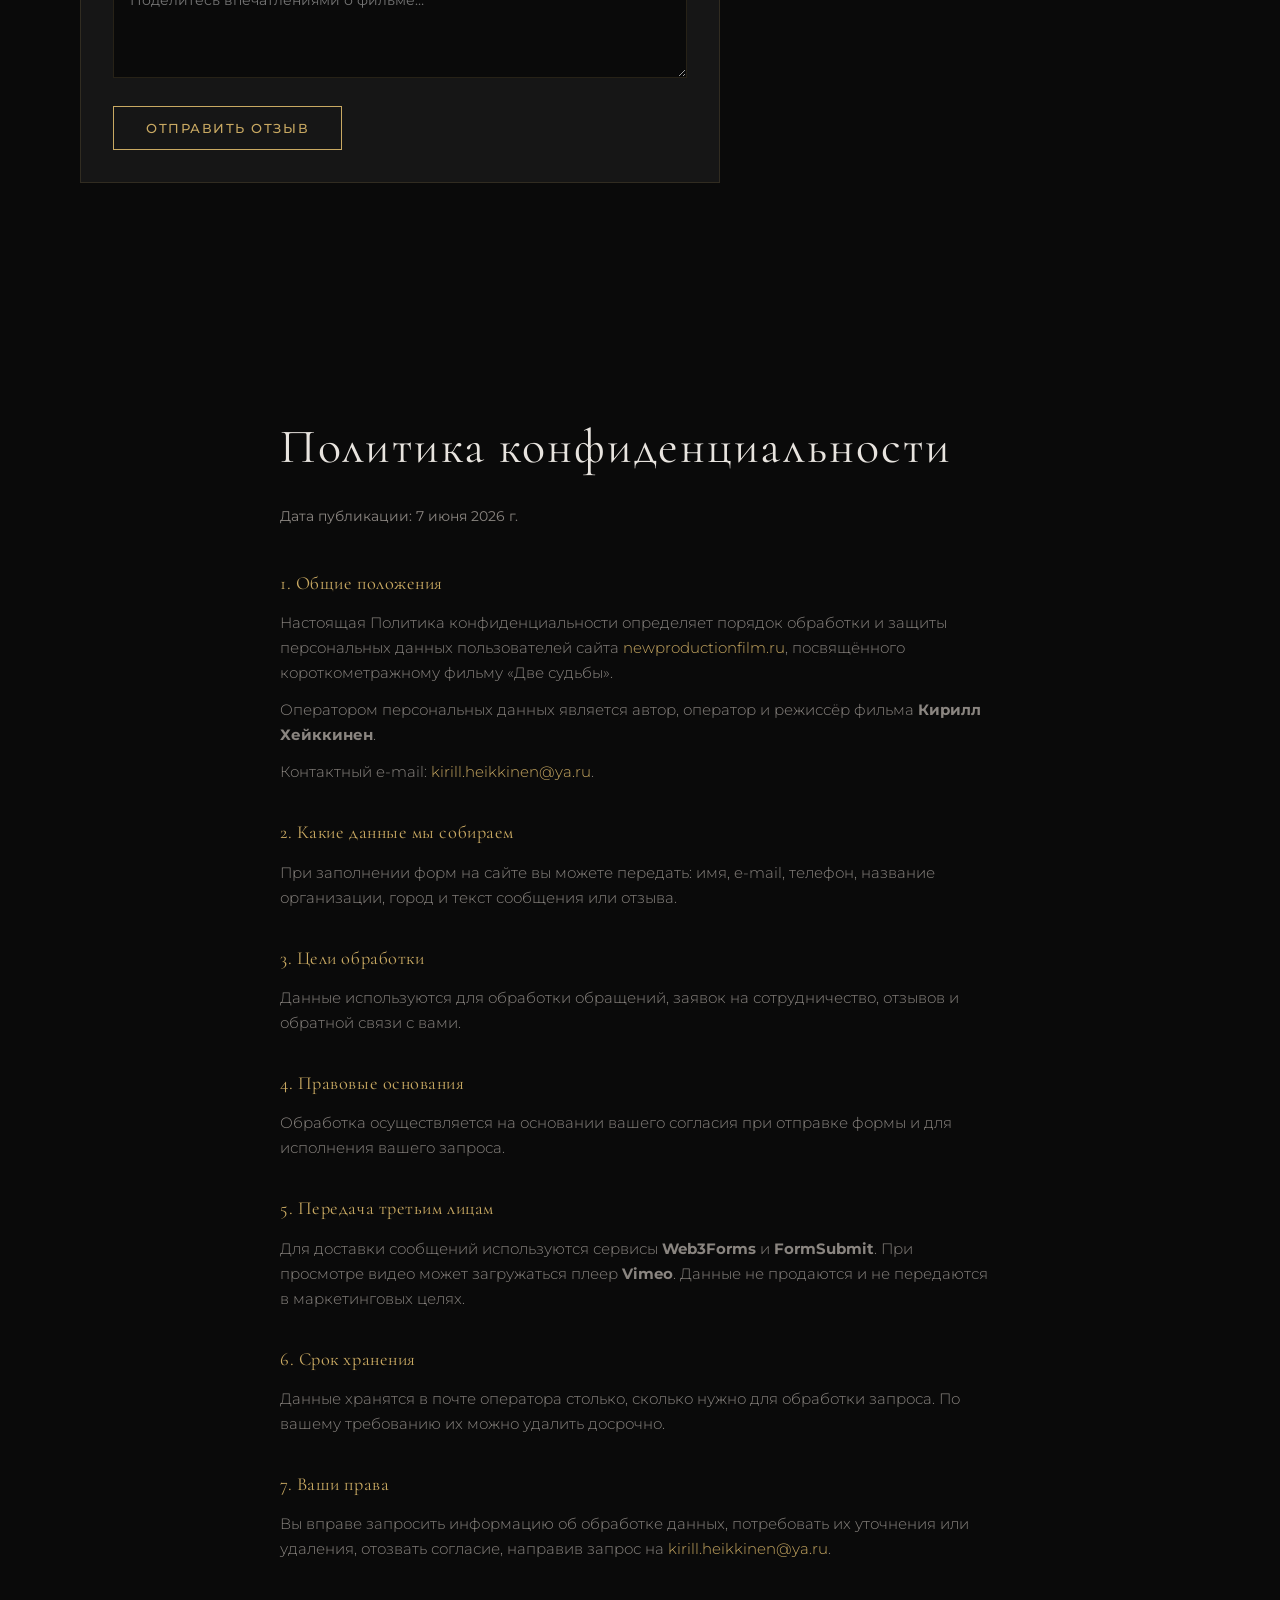
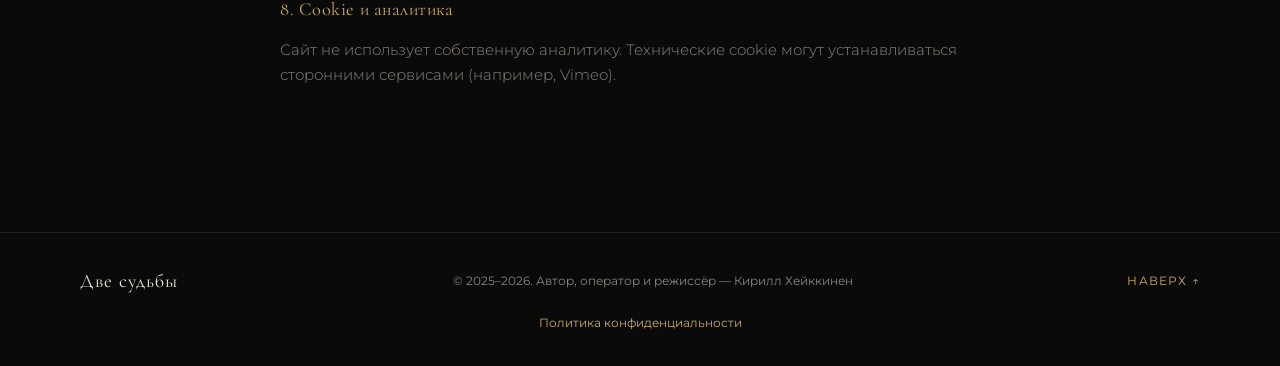
==== commit c6c5ea44: "обновили политику конфиденциальности" ====
--- a/index.html
+++ b/index.html
@@ -284,6 +284,75 @@
         </form>
       </div>
     </section>
+
+    <!-- Privacy policy -->
+    <section class="legal section" id="privacy">
+      <div class="container legal__content">
+        <h2 class="section__title">Политика конфиденциальности</h2>
+        <p class="legal__updated">Дата публикации: 7 июня 2026 г.</p>
+
+        <section class="legal__block">
+          <h3>1. Общие положения</h3>
+          <p>
+            Настоящая Политика конфиденциальности определяет порядок обработки и защиты персональных
+            данных пользователей сайта
+            <a href="https://newproductionfilm.ru">newproductionfilm.ru</a>,
+            посвящённого короткометражному фильму «Две судьбы».
+          </p>
+          <p>
+            Оператором персональных данных является автор, оператор и режиссёр фильма
+            <strong>Кирилл Хейккинен</strong>.
+          </p>
+          <p>
+            Контактный e-mail:
+            <a href="mailto:kirill.heikkinen@ya.ru">kirill.heikkinen@ya.ru</a>.
+          </p>
+        </section>
+
+        <section class="legal__block">
+          <h3>2. Какие данные мы собираем</h3>
+          <p>При заполнении форм на сайте вы можете передать: имя, e-mail, телефон, название организации, город и текст сообщения или отзыва.</p>
+        </section>
+
+        <section class="legal__block">
+          <h3>3. Цели обработки</h3>
+          <p>Данные используются для обработки обращений, заявок на сотрудничество, отзывов и обратной связи с вами.</p>
+        </section>
+
+        <section class="legal__block">
+          <h3>4. Правовые основания</h3>
+          <p>Обработка осуществляется на основании вашего согласия при отправке формы и для исполнения вашего запроса.</p>
+        </section>
+
+        <section class="legal__block">
+          <h3>5. Передача третьим лицам</h3>
+          <p>
+            Для доставки сообщений используются сервисы <strong>Web3Forms</strong> и <strong>FormSubmit</strong>.
+            При просмотре видео может загружаться плеер <strong>Vimeo</strong>.
+            Данные не продаются и не передаются в маркетинговых целях.
+          </p>
+        </section>
+
+        <section class="legal__block">
+          <h3>6. Срок хранения</h3>
+          <p>Данные хранятся в почте оператора столько, сколько нужно для обработки запроса. По вашему требованию их можно удалить досрочно.</p>
+        </section>
+
+        <section class="legal__block">
+          <h3>7. Ваши права</h3>
+          <p>
+            Вы вправе запросить информацию об обработке данных, потребовать их уточнения или удаления,
+            отозвать согласие, направив запрос на
+            <a href="mailto:kirill.heikkinen@ya.ru">kirill.heikkinen@ya.ru</a>.
+          </p>
+        </section>
+
+        <section class="legal__block">
+          <h3>8. Cookie и аналитика</h3>
+          <p>Сайт не использует собственную аналитику. Технические cookie могут устанавливаться сторонними сервисами (например, Vimeo).</p>
+        </section>
+      </div>
+    </section>
   </main>
 
   <footer class="footer">
@@ -292,7 +361,7 @@
       <p class="footer__copy">© 2025–2026. Автор, оператор и режиссёр — Кирилл Хейккинен</p>
       <a href="#top" class="footer__top">Наверх ↑</a>
       <p class="footer__legal">
-        <a href="privacy.html">Политика конфиденциальности</a>
+        <a href="#privacy">Политика конфиденциальности</a>
       </p>
     </div>
   </footer>
@@ -320,7 +389,7 @@
         </div>
         <div class="form-checkbox">
           <input type="checkbox" id="popup-consent" name="consent" required>
-          <label for="popup-consent">Даю согласие на <a href="privacy.html" target="_blank" rel="noopener">обработку персональных данных</a></label>
+          <label for="popup-consent">Даю согласие на <a href="#privacy" target="_blank" rel="noopener">обработку персональных данных</a></label>
         </div>
         <button type="submit" class="btn btn--primary btn--full">Отправить заявку</button>
         <p class="form-success" hidden>Спасибо! Мы свяжемся с вами в ближайшее время.</p>
--- a/styles.css
+++ b/styles.css
@@ -909,13 +909,18 @@
   margin-bottom: 2rem;
 }
 
-.legal__block h2 {
+.legal__block h2,
+.legal__block h3 {
   font-family: var(--font-display);
   font-size: 1.35rem;
   font-weight: 400;
   letter-spacing: 0.03em;
   margin-bottom: 0.75rem;
   color: var(--accent);
+}
+
+.legal__block h3 {
+  font-size: 1.15rem;
 }
 
 .legal__block p,
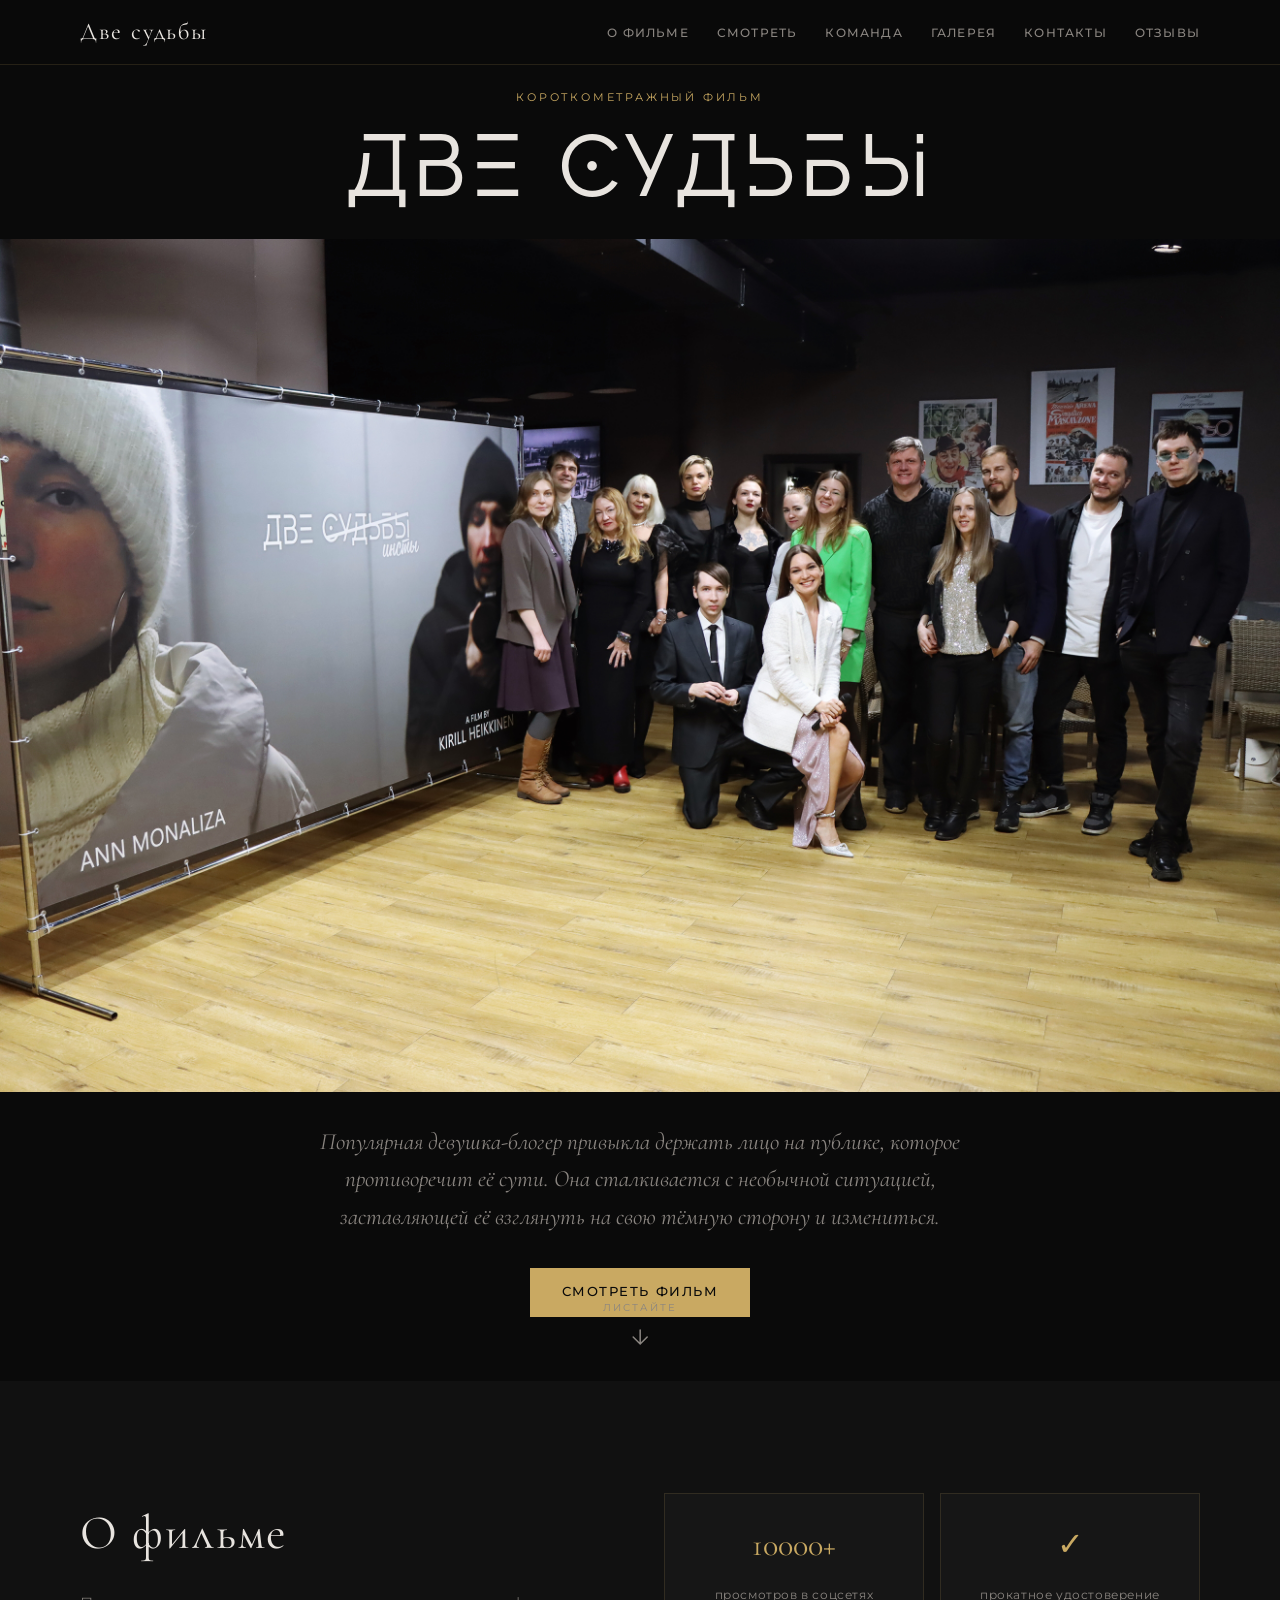
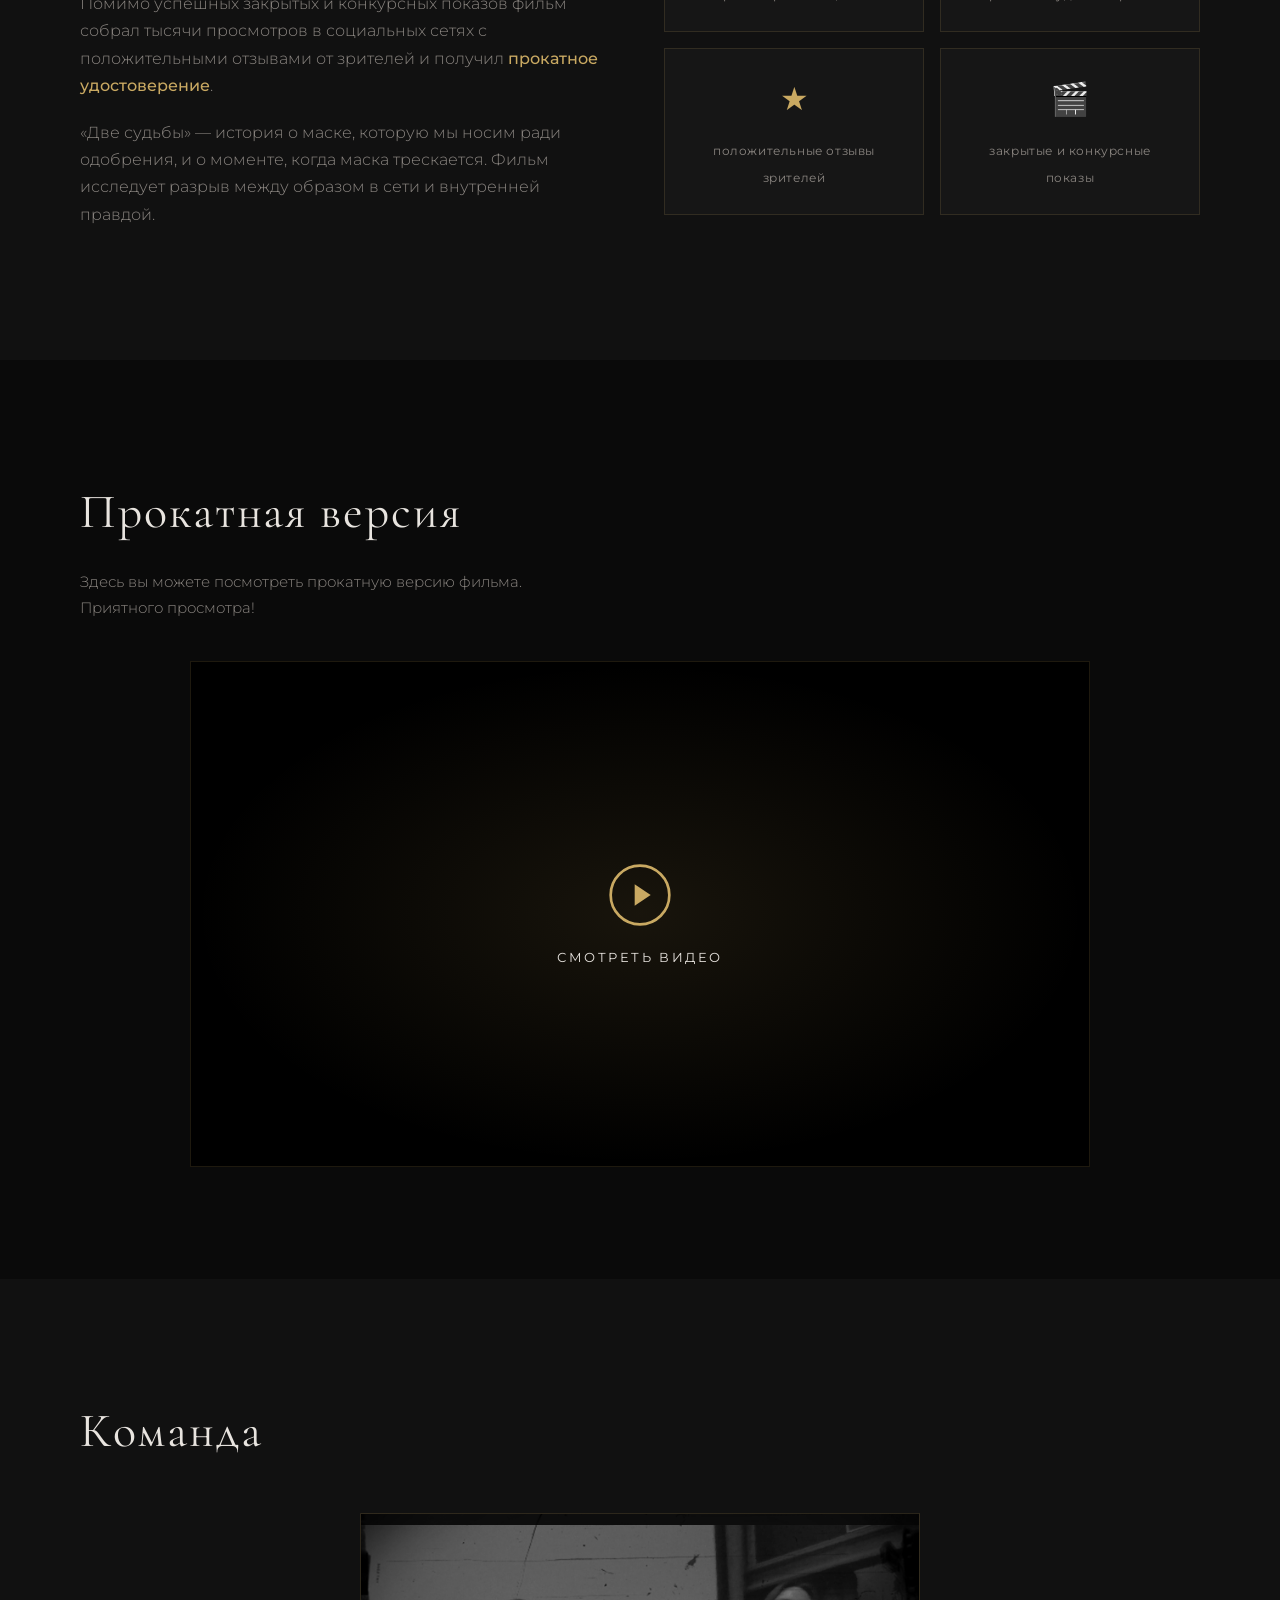
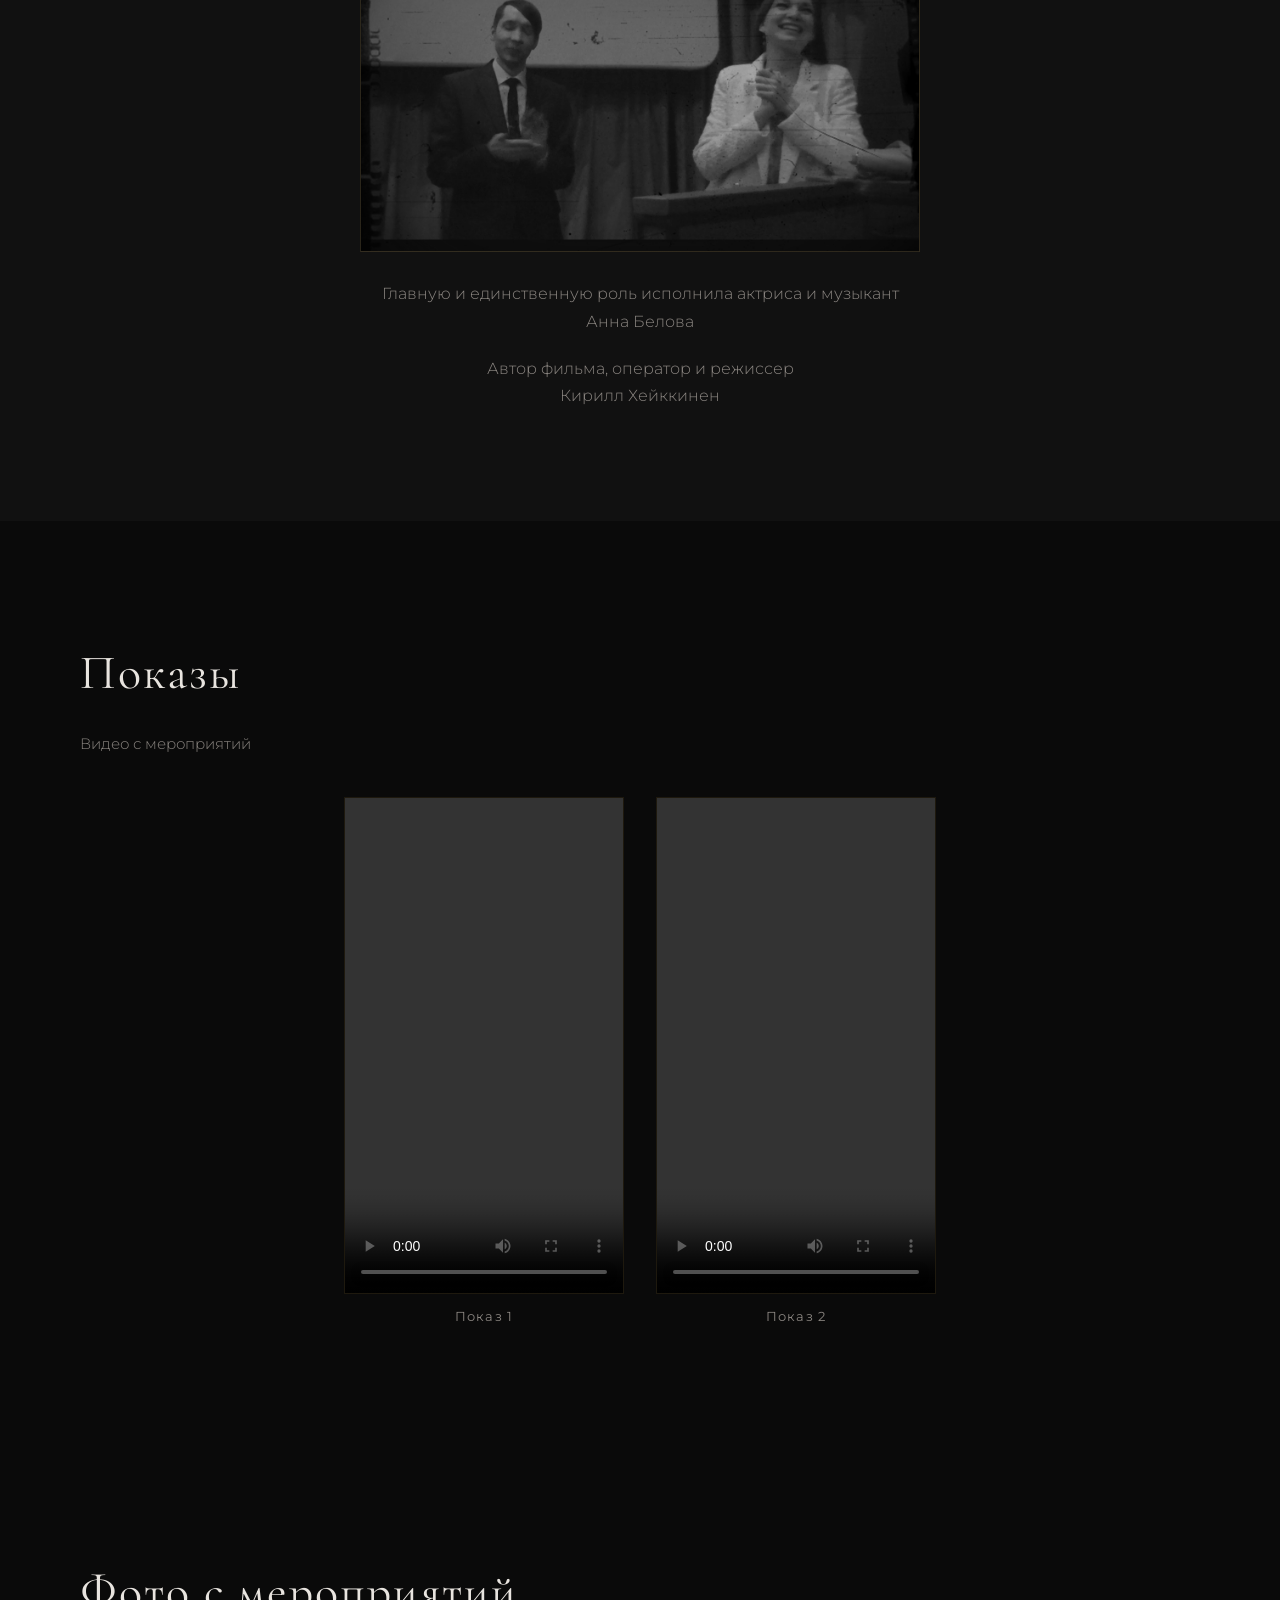
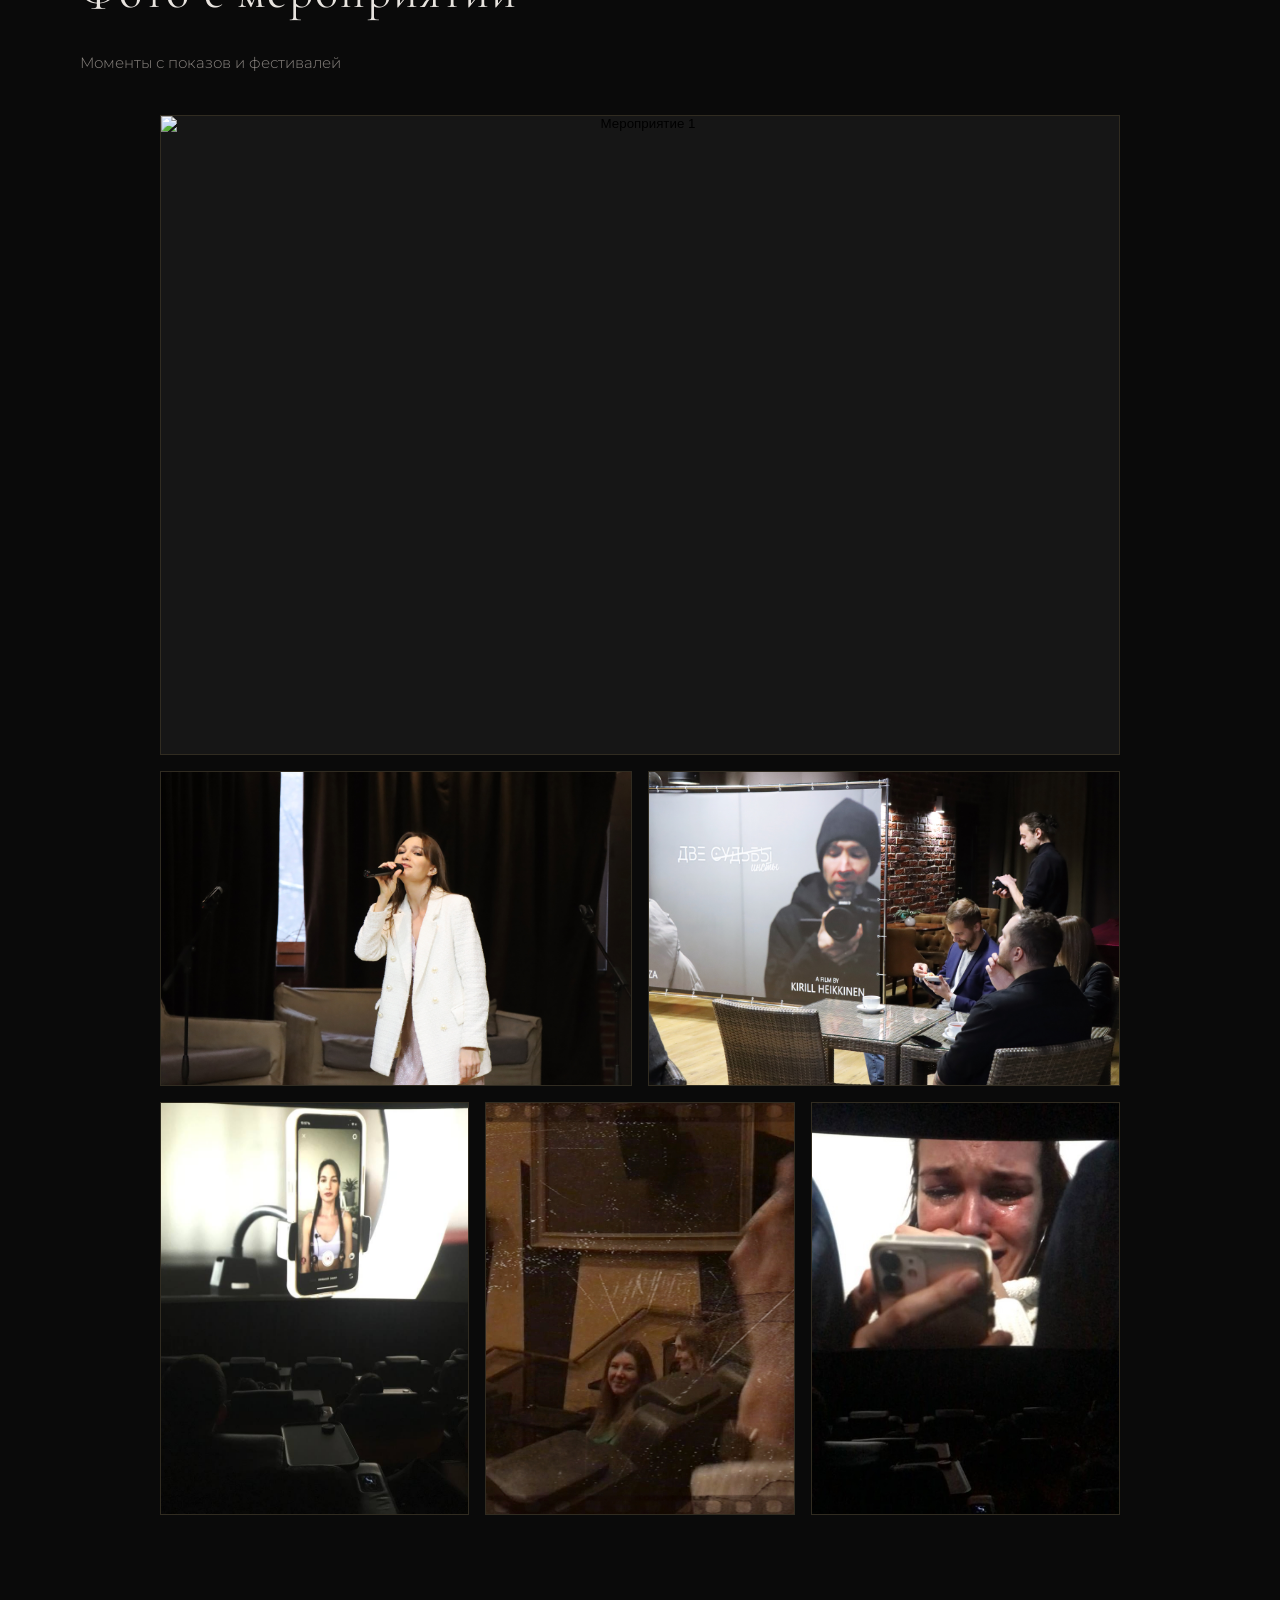
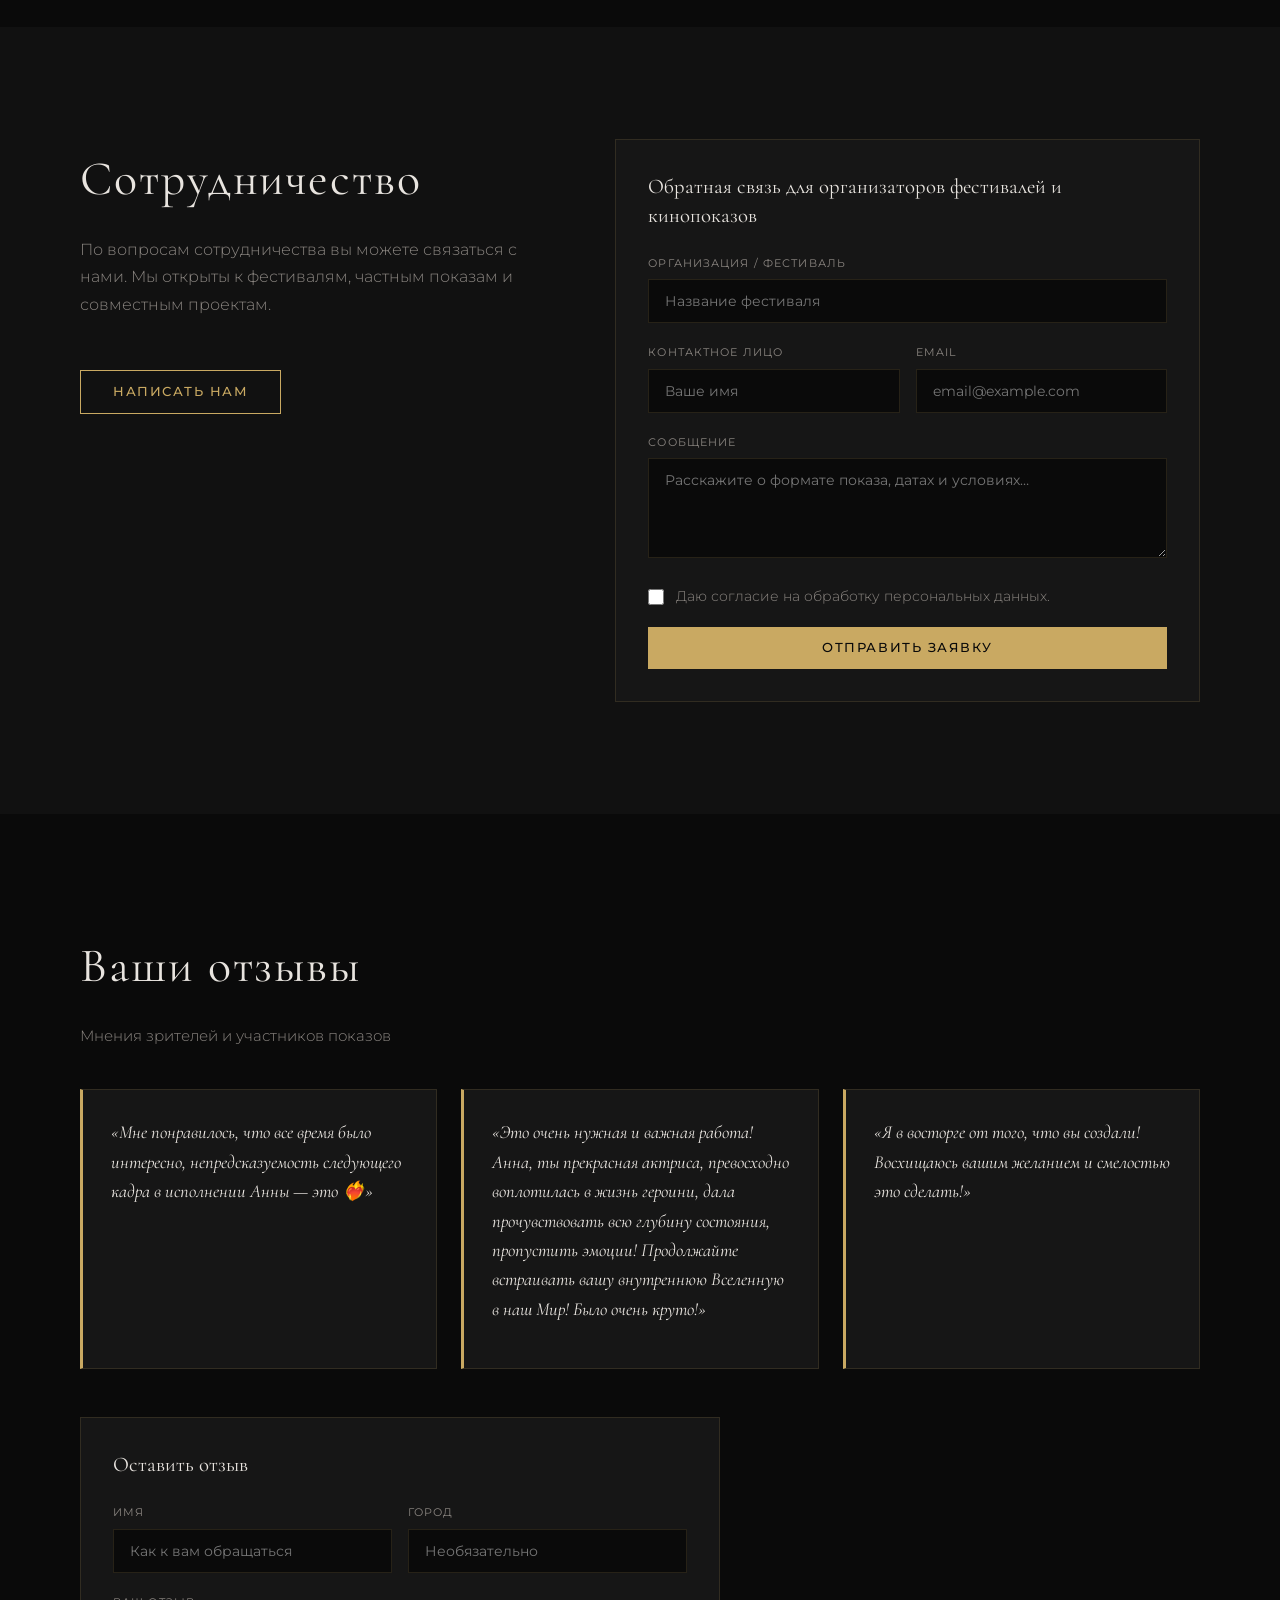
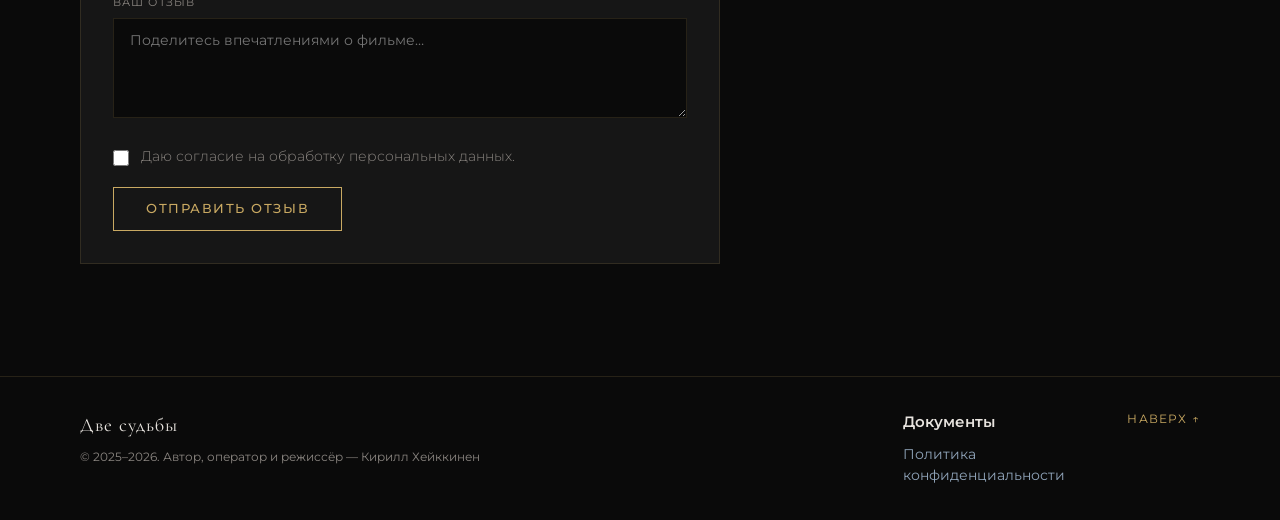
==== commit c7a6bb50: "изменения в политику  и доработка формы заявок" ====
--- a/index.html
+++ b/index.html
@@ -232,6 +232,10 @@
               <textarea id="contact-message" name="message" rows="4" required
                         placeholder="Расскажите о формате показа, датах и условиях…"></textarea>
             </div>
+            <div class="form-checkbox">
+              <input type="checkbox" id="festival-consent" name="consent" required>
+              <label for="festival-consent">Даю согласие на обработку персональных данных.</label>
+            </div>
             <button type="submit" class="btn btn--primary btn--full">Отправить заявку</button>
             <p class="form-success" hidden>Спасибо! Мы свяжемся с вами в ближайшее время.</p>
             <p class="form-error" hidden data-default-error="Не удалось отправить заявку. Попробуйте позже.">Не удалось отправить заявку. Попробуйте позже.</p>
@@ -278,6 +282,10 @@
             <textarea id="review-text" name="review" rows="3" required
                       placeholder="Поделитесь впечатлениями о фильме…"></textarea>
           </div>
+          <div class="form-checkbox">
+            <input type="checkbox" id="review-consent" name="consent" required>
+            <label for="review-consent">Даю согласие на обработку персональных данных.</label>
+          </div>
           <button type="submit" class="btn btn--outline">Отправить отзыв</button>
           <p class="form-success" hidden>Спасибо за ваш отзыв!</p>
           <p class="form-error" hidden>Не удалось отправить отзыв. Попробуйте позже.</p>
@@ -285,84 +293,19 @@
       </div>
     </section>
 
-    <!-- Privacy policy -->
-    <section class="legal section" id="privacy">
-      <div class="container legal__content">
-        <h2 class="section__title">Политика конфиденциальности</h2>
-        <p class="legal__updated">Дата публикации: 7 июня 2026 г.</p>
-
-        <section class="legal__block">
-          <h3>1. Общие положения</h3>
-          <p>
-            Настоящая Политика конфиденциальности определяет порядок обработки и защиты персональных
-            данных пользователей сайта
-            <a href="https://newproductionfilm.ru">newproductionfilm.ru</a>,
-            посвящённого короткометражному фильму «Две судьбы».
-          </p>
-          <p>
-            Оператором персональных данных является автор, оператор и режиссёр фильма
-            <strong>Кирилл Хейккинен</strong>.
-          </p>
-          <p>
-            Контактный e-mail:
-            <a href="mailto:kirill.heikkinen@ya.ru">kirill.heikkinen@ya.ru</a>.
-          </p>
-        </section>
-
-        <section class="legal__block">
-          <h3>2. Какие данные мы собираем</h3>
-          <p>При заполнении форм на сайте вы можете передать: имя, e-mail, телефон, название организации, город и текст сообщения или отзыва.</p>
-        </section>
-
-        <section class="legal__block">
-          <h3>3. Цели обработки</h3>
-          <p>Данные используются для обработки обращений, заявок на сотрудничество, отзывов и обратной связи с вами.</p>
-        </section>
-
-        <section class="legal__block">
-          <h3>4. Правовые основания</h3>
-          <p>Обработка осуществляется на основании вашего согласия при отправке формы и для исполнения вашего запроса.</p>
-        </section>
-
-        <section class="legal__block">
-          <h3>5. Передача третьим лицам</h3>
-          <p>
-            Для доставки сообщений используются сервисы <strong>Web3Forms</strong> и <strong>FormSubmit</strong>.
-            При просмотре видео может загружаться плеер <strong>Vimeo</strong>.
-            Данные не продаются и не передаются в маркетинговых целях.
-          </p>
-        </section>
-
-        <section class="legal__block">
-          <h3>6. Срок хранения</h3>
-          <p>Данные хранятся в почте оператора столько, сколько нужно для обработки запроса. По вашему требованию их можно удалить досрочно.</p>
-        </section>
-
-        <section class="legal__block">
-          <h3>7. Ваши права</h3>
-          <p>
-            Вы вправе запросить информацию об обработке данных, потребовать их уточнения или удаления,
-            отозвать согласие, направив запрос на
-            <a href="mailto:kirill.heikkinen@ya.ru">kirill.heikkinen@ya.ru</a>.
-          </p>
-        </section>
-
-        <section class="legal__block">
-          <h3>8. Cookie и аналитика</h3>
-          <p>Сайт не использует собственную аналитику. Технические cookie могут устанавливаться сторонними сервисами (например, Vimeo).</p>
-        </section>
-      </div>
-    </section>
   </main>
 
   <footer class="footer">
     <div class="container footer__inner">
-      <p class="footer__title">Две судьбы</p>
-      <p class="footer__copy">© 2025–2026. Автор, оператор и режиссёр — Кирилл Хейккинен</p>
+      <div class="footer__brand">
+        <p class="footer__title">Две судьбы</p>
+        <p class="footer__copy">© 2025–2026. Автор, оператор и режиссёр — Кирилл Хейккинен</p>
+      </div>
+      <div class="footer__docs">
+        <p class="footer__docs-title">Документы</p>
+        <a href="privacy.html" class="footer__docs-link">Политика конфиденциальности</a>
+      </div>
       <a href="#top" class="footer__top">Наверх ↑</a>
-      <p class="footer__legal">
-        <a href="#privacy">Политика конфиденциальности</a>
-      </p>
     </div>
   </footer>
 
@@ -389,7 +332,7 @@
         </div>
         <div class="form-checkbox">
           <input type="checkbox" id="popup-consent" name="consent" required>
-          <label for="popup-consent">Даю согласие на <a href="#privacy" target="_blank" rel="noopener">обработку персональных данных</a></label>
+          <label for="popup-consent">Даю согласие на обработку персональных данных.</label>
         </div>
         <button type="submit" class="btn btn--primary btn--full">Отправить заявку</button>
         <p class="form-success" hidden>Спасибо! Мы свяжемся с вами в ближайшее время.</p>
--- a/styles.css
+++ b/styles.css
@@ -863,11 +863,14 @@
 }
 
 .footer__inner {
-  display: flex;
-  flex-wrap: wrap;
-  align-items: center;
-  justify-content: space-between;
-  gap: 1rem;
+  display: grid;
+  grid-template-columns: 1fr auto auto;
+  align-items: start;
+  gap: 2rem 3rem;
+}
+
+.footer__brand {
+  min-width: 0;
 }
 
 .footer__title {
@@ -879,19 +882,41 @@
 .footer__copy {
   font-size: 0.75rem;
   color: var(--text-muted);
+  margin-top: 0.35rem;
+}
+
+.footer__docs-title {
+  font-size: 0.95rem;
+  font-weight: 600;
+  color: var(--text);
+  margin-bottom: 0.6rem;
+}
+
+.footer__docs-link {
+  display: inline-block;
+  max-width: 11rem;
+  font-size: 0.88rem;
+  font-weight: 400;
+  line-height: 1.45;
+  color: #8fa3b8;
+}
+
+.footer__docs-link:hover {
+  color: var(--accent);
 }
 
 .footer__top {
   font-size: 0.75rem;
   letter-spacing: 0.1em;
   text-transform: uppercase;
-}
-
-.footer__legal {
-  width: 100%;
-  text-align: center;
-  font-size: 0.75rem;
-  color: var(--text-muted);
+  white-space: nowrap;
+}
+
+@media (max-width: 720px) {
+  .footer__inner {
+    grid-template-columns: 1fr;
+    gap: 1.5rem;
+  }
 }
 
 /* ===== Legal pages ===== */
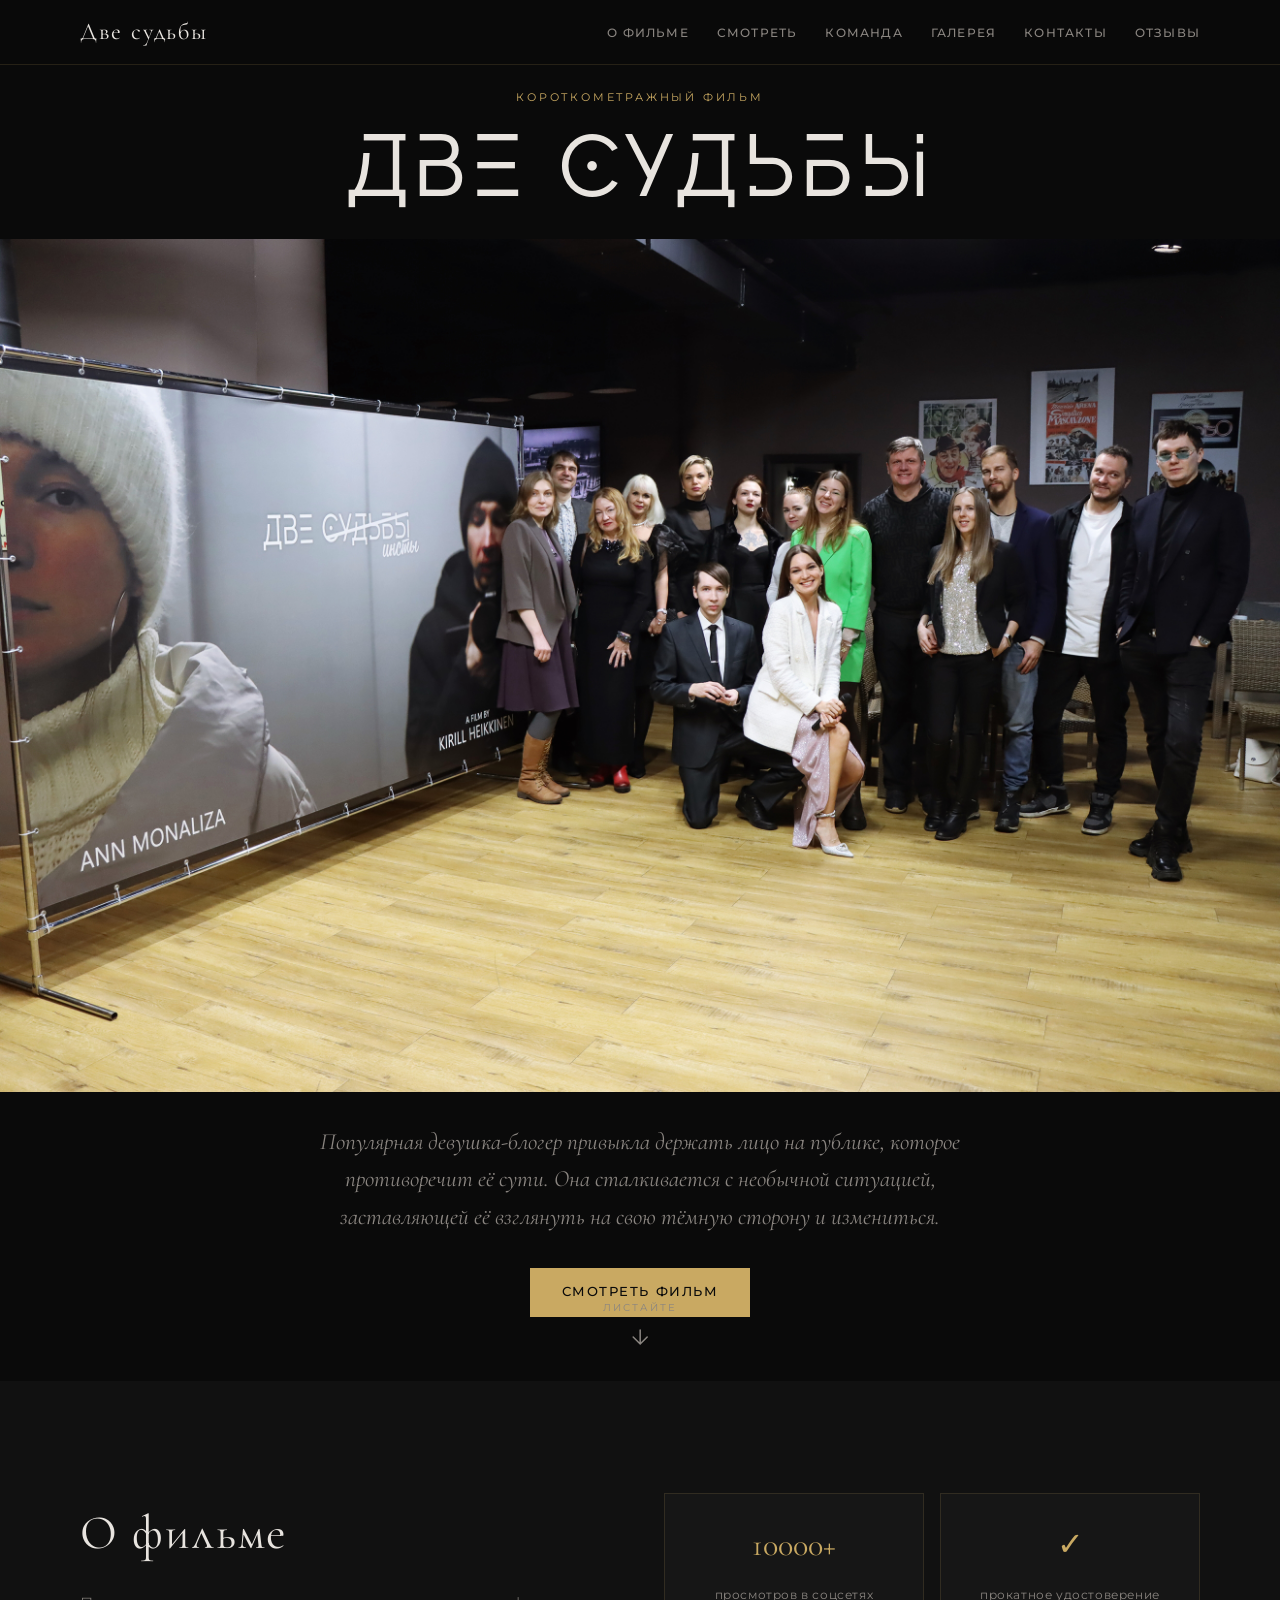
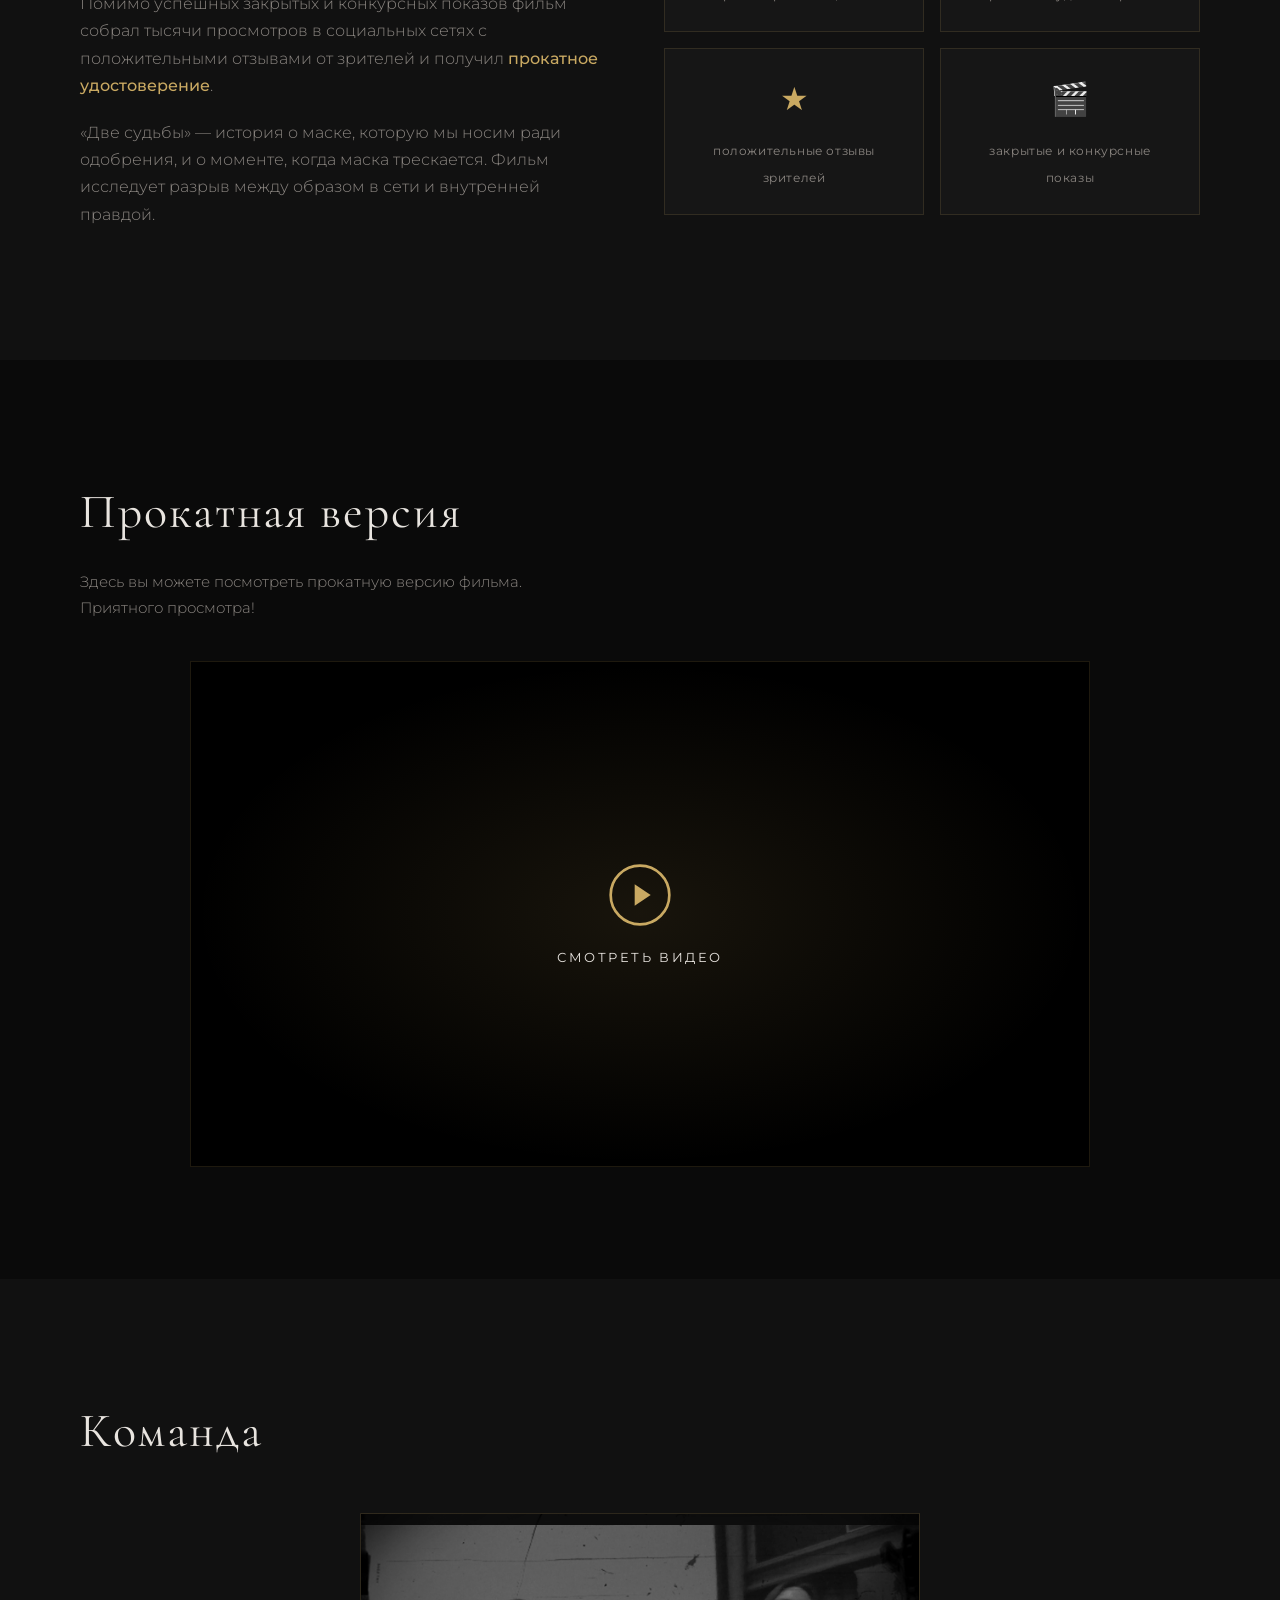
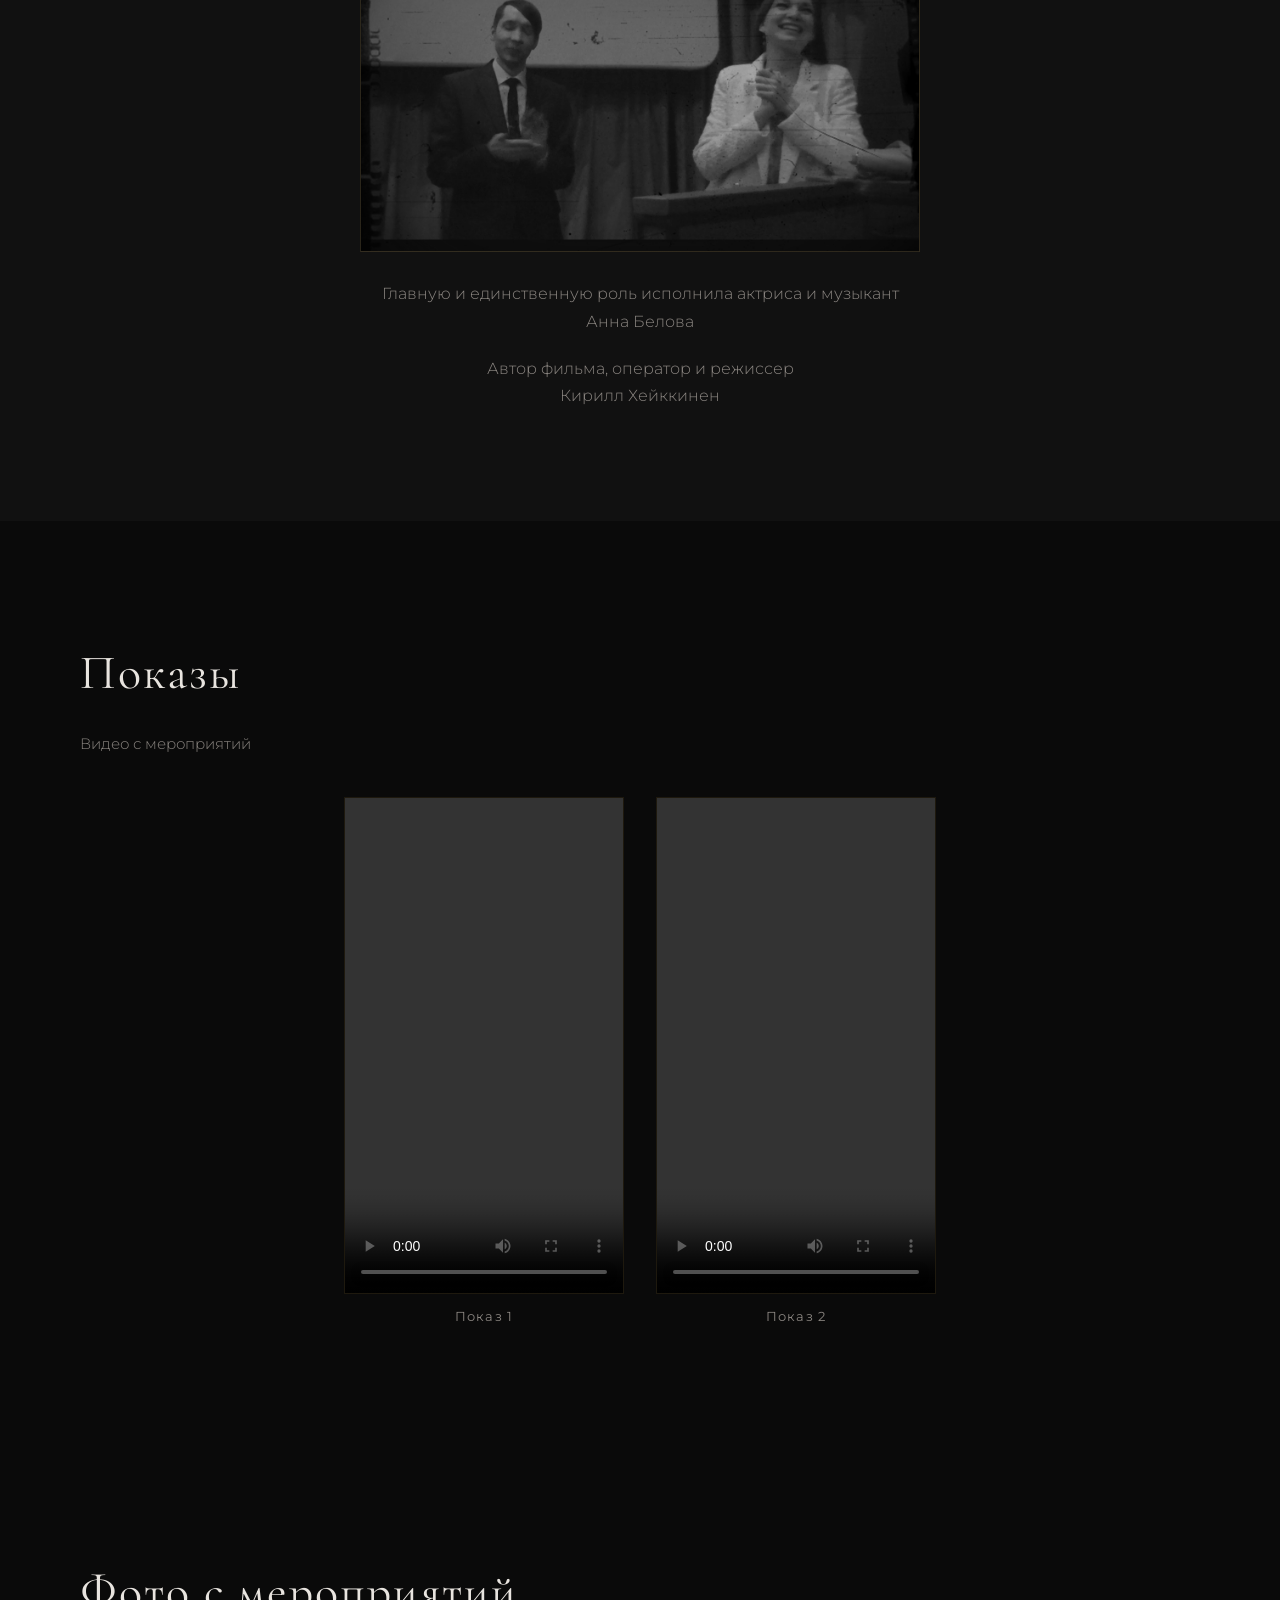
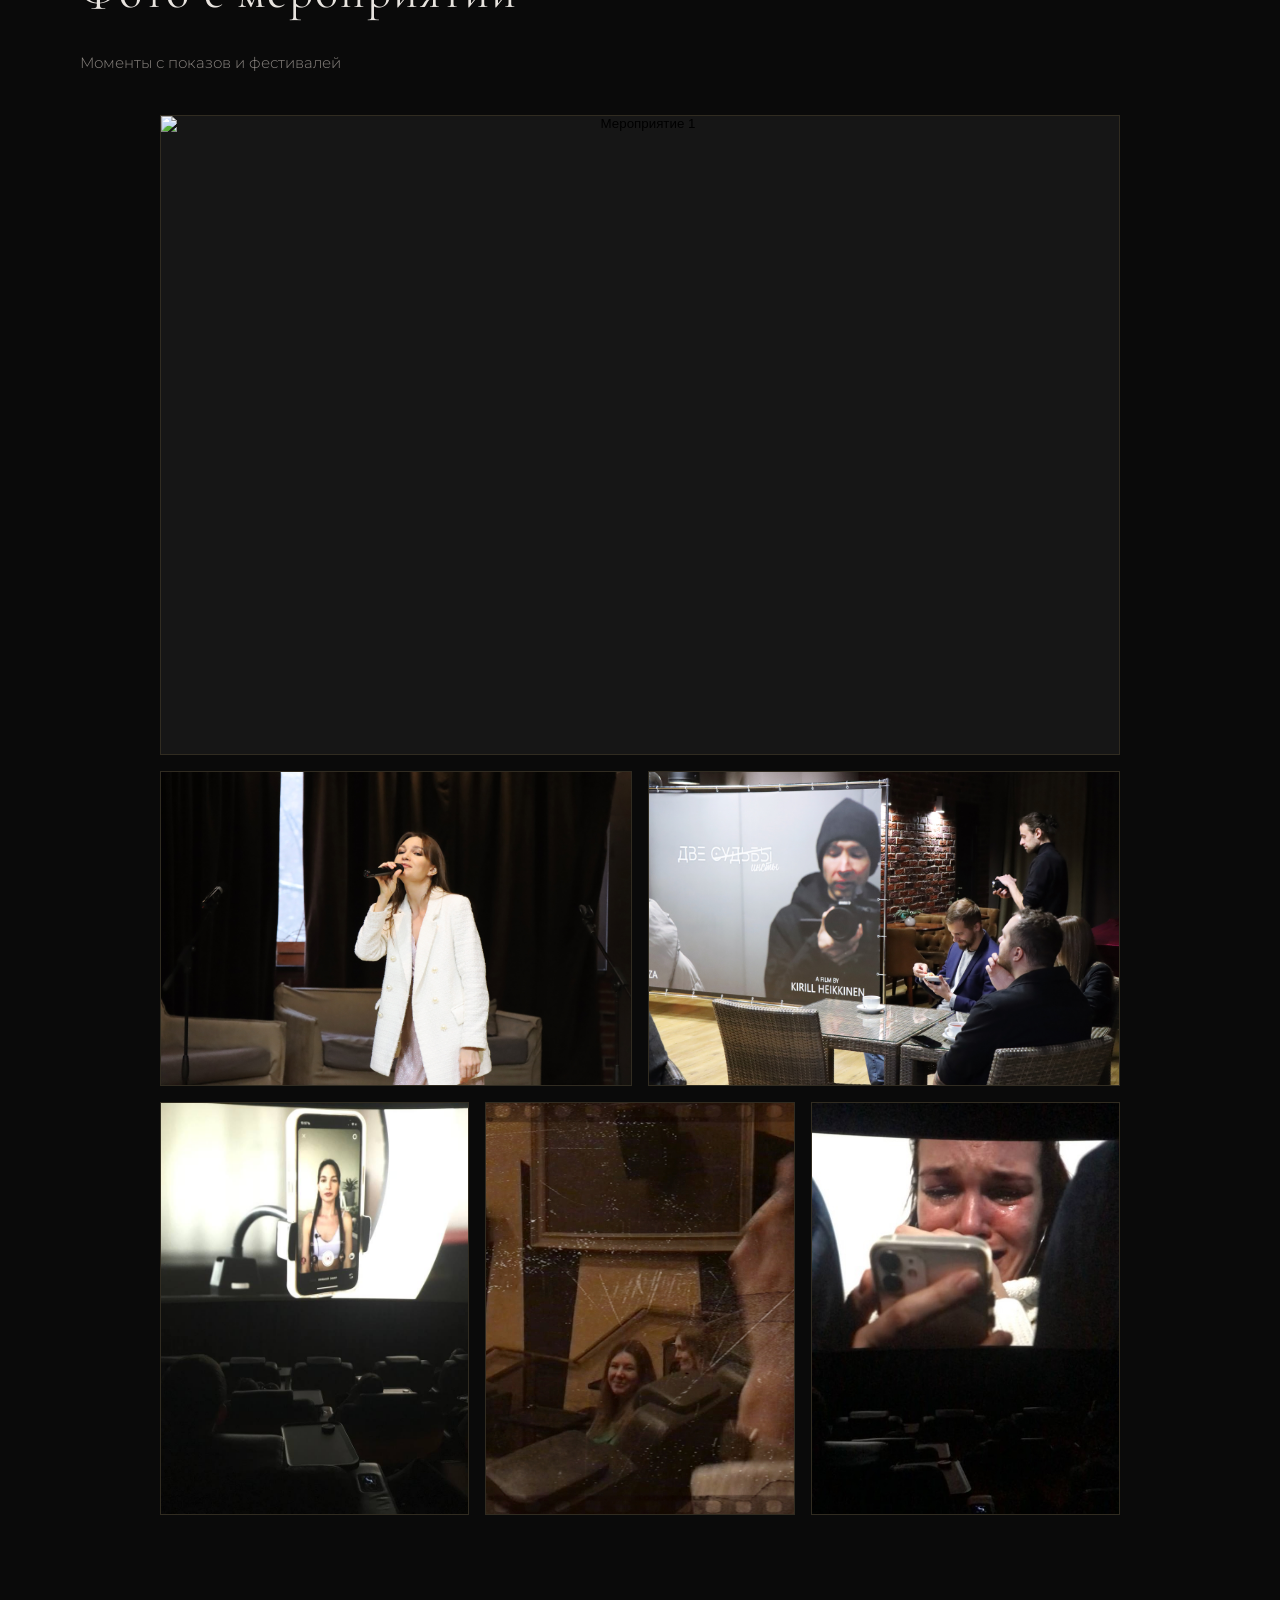
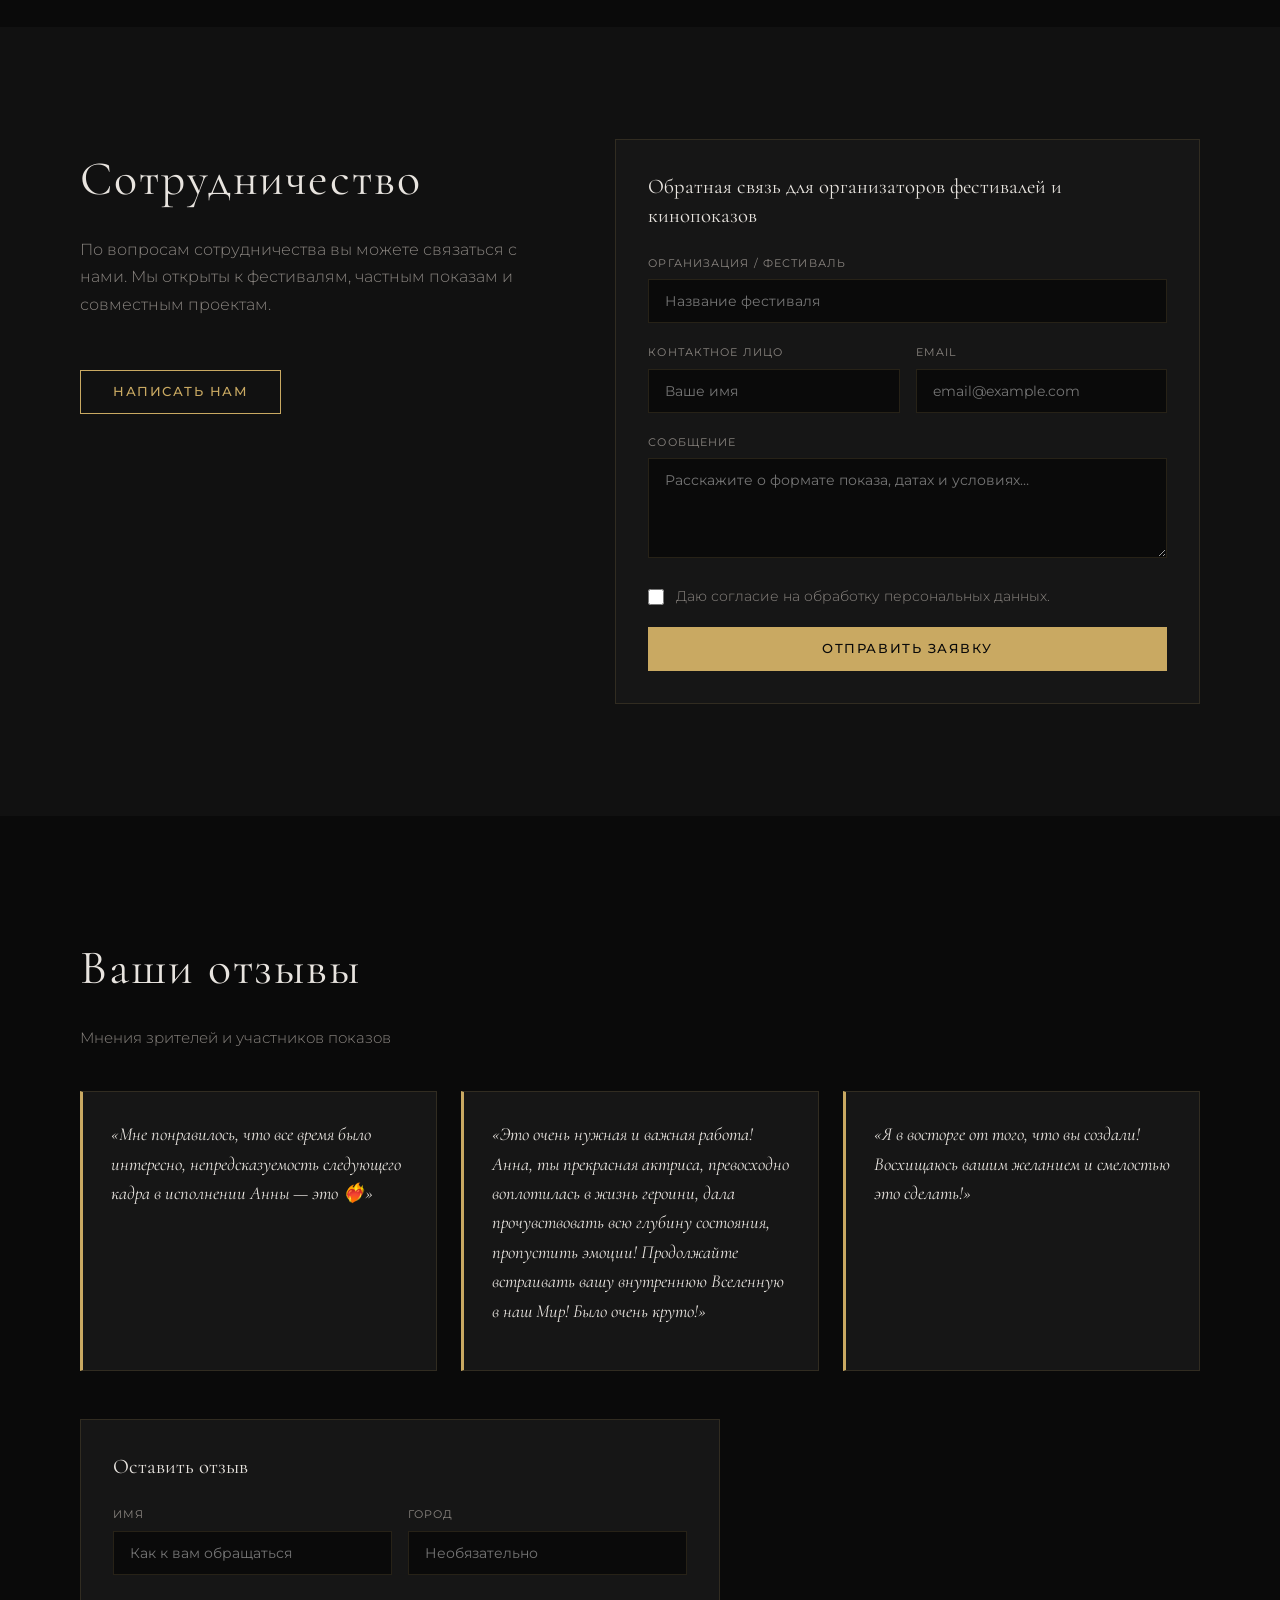
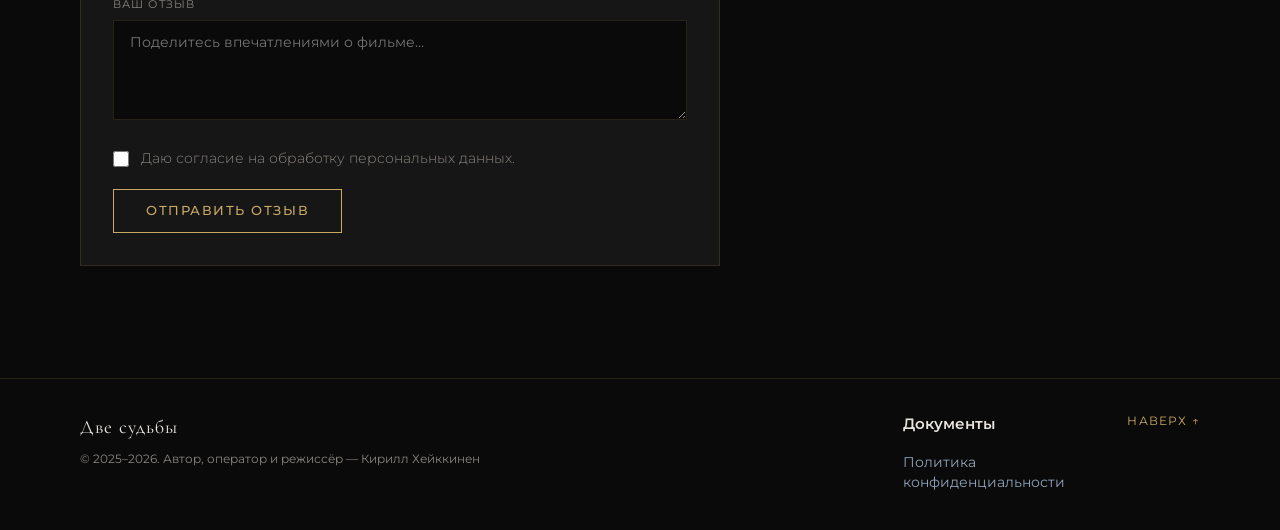
==== commit 88f42886: "политика конфиденциальности" ====
--- a/index.html
+++ b/index.html
@@ -303,7 +303,7 @@
       </div>
       <div class="footer__docs">
         <p class="footer__docs-title">Документы</p>
-        <a href="privacy.html" class="footer__docs-link">Политика конфиденциальности</a>
+        <a href="/privacy.html" class="footer__docs-link">Политика конфиденциальности</a>
       </div>
       <a href="#top" class="footer__top">Наверх ↑</a>
     </div>
--- a/styles.css
+++ b/styles.css
@@ -71,6 +71,9 @@
   display: inline-flex;
   align-items: center;
   justify-content: center;
+  min-height: 44px;
+  touch-action: manipulation;
+  -webkit-tap-highlight-color: rgba(201, 169, 98, 0.2);
   padding: 0.85rem 2rem;
   font-family: var(--font-body);
   font-size: 0.8rem;
@@ -801,6 +804,7 @@
   width: min(100%, 540px);
   max-height: min(92vh, 720px);
   overflow-y: auto;
+  -webkit-overflow-scrolling: touch;
   z-index: 1;
 }
 
@@ -858,6 +862,8 @@
 
 /* ===== Footer ===== */
 .footer {
+  position: relative;
+  z-index: 10;
   border-top: 1px solid var(--border);
   padding: 2rem 0;
 }
@@ -893,12 +899,17 @@
 }
 
 .footer__docs-link {
-  display: inline-block;
+  display: inline-flex;
+  align-items: center;
   max-width: 11rem;
+  min-height: 44px;
+  padding: 0.35rem 0;
   font-size: 0.88rem;
   font-weight: 400;
   line-height: 1.45;
   color: #8fa3b8;
+  touch-action: manipulation;
+  -webkit-tap-highlight-color: rgba(201, 169, 98, 0.2);
 }
 
 .footer__docs-link:hover {
@@ -1027,9 +1038,16 @@
 
 /* ===== Responsive ===== */
 @media (max-width: 768px) {
-  .nav__toggle { display: flex; }
+  .nav__toggle {
+    display: flex;
+    min-width: 44px;
+    min-height: 44px;
+    align-items: center;
+    justify-content: center;
+  }
 
   .nav__list {
+    display: none;
     position: fixed;
     top: 64px;
     left: 0;
@@ -1039,16 +1057,11 @@
     padding: 1.5rem 2rem 2rem;
     gap: 1.25rem;
     border-bottom: 1px solid var(--border);
-    transform: translateY(-120%);
-    opacity: 0;
-    pointer-events: none;
-    transition: var(--transition);
+    z-index: 99;
   }
 
   .nav__list.open {
-    transform: translateY(0);
-    opacity: 1;
-    pointer-events: auto;
+    display: flex;
   }
 
   .about__grid,
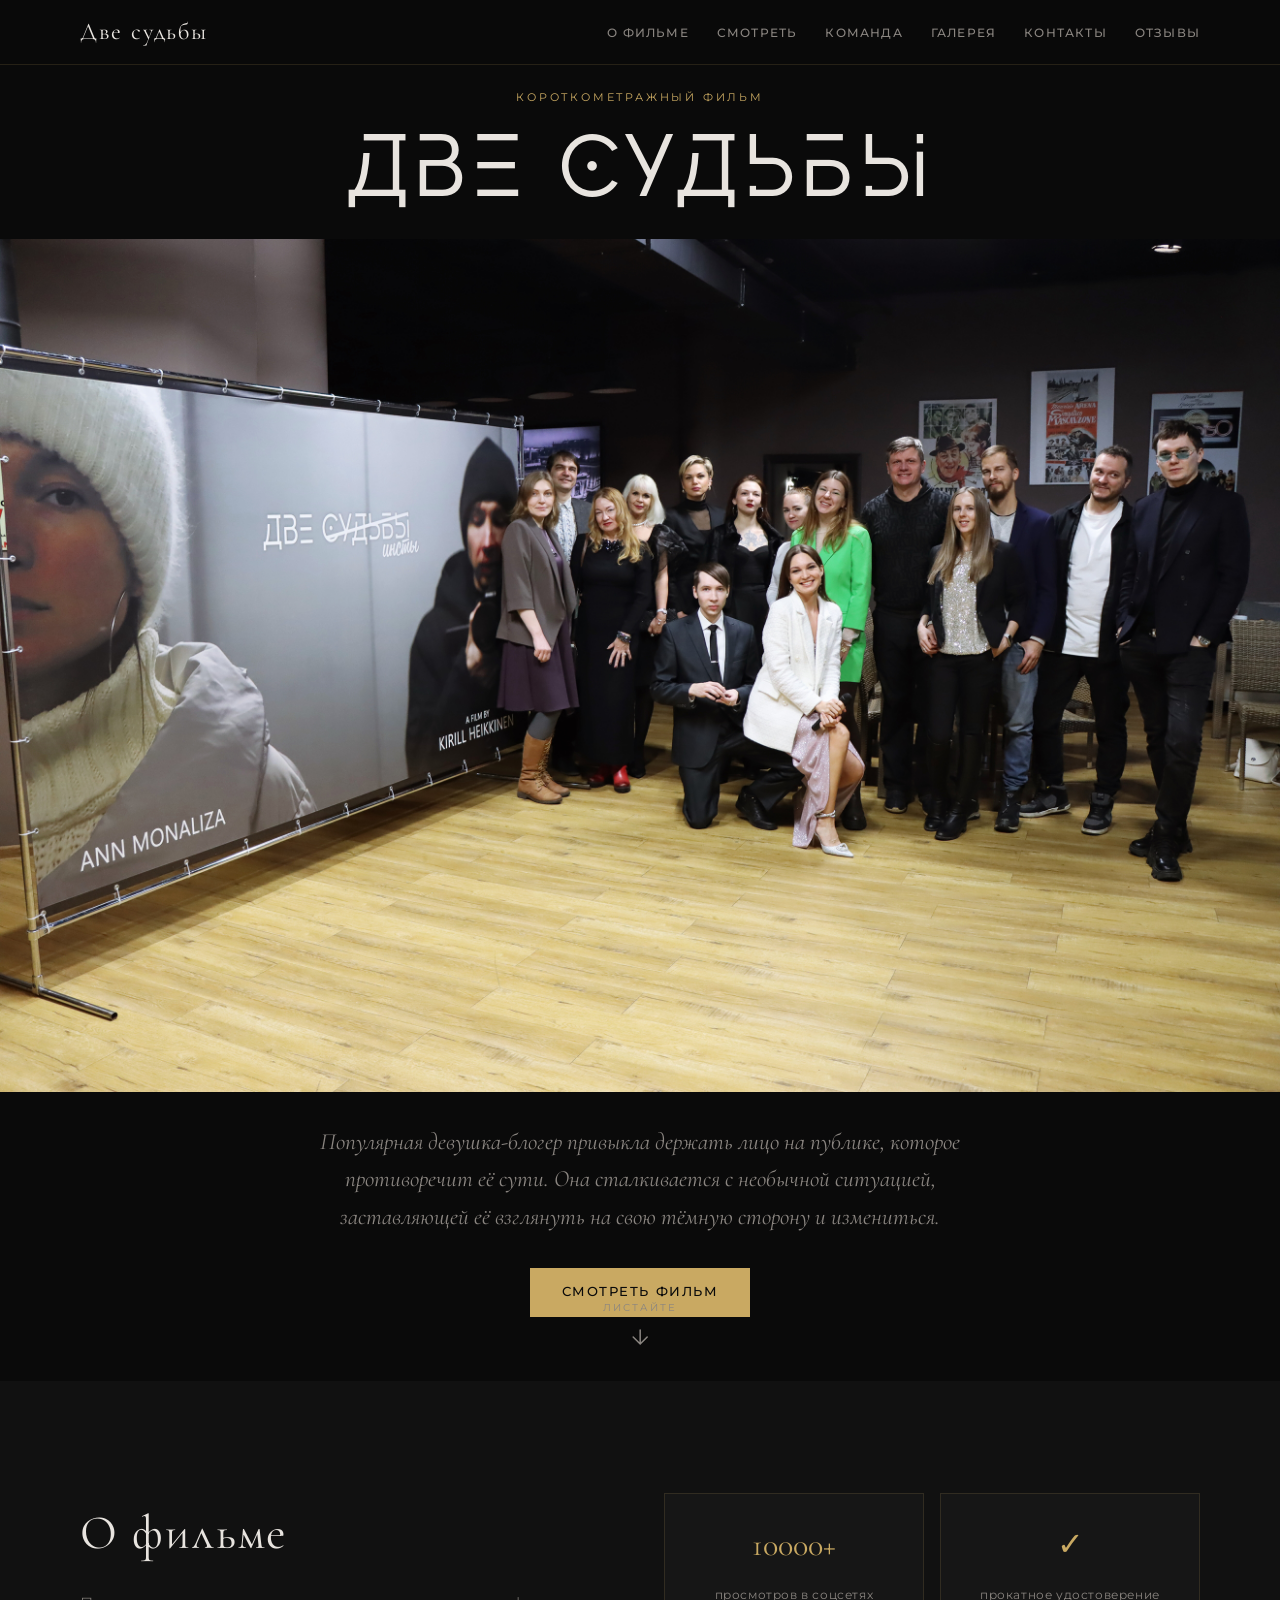
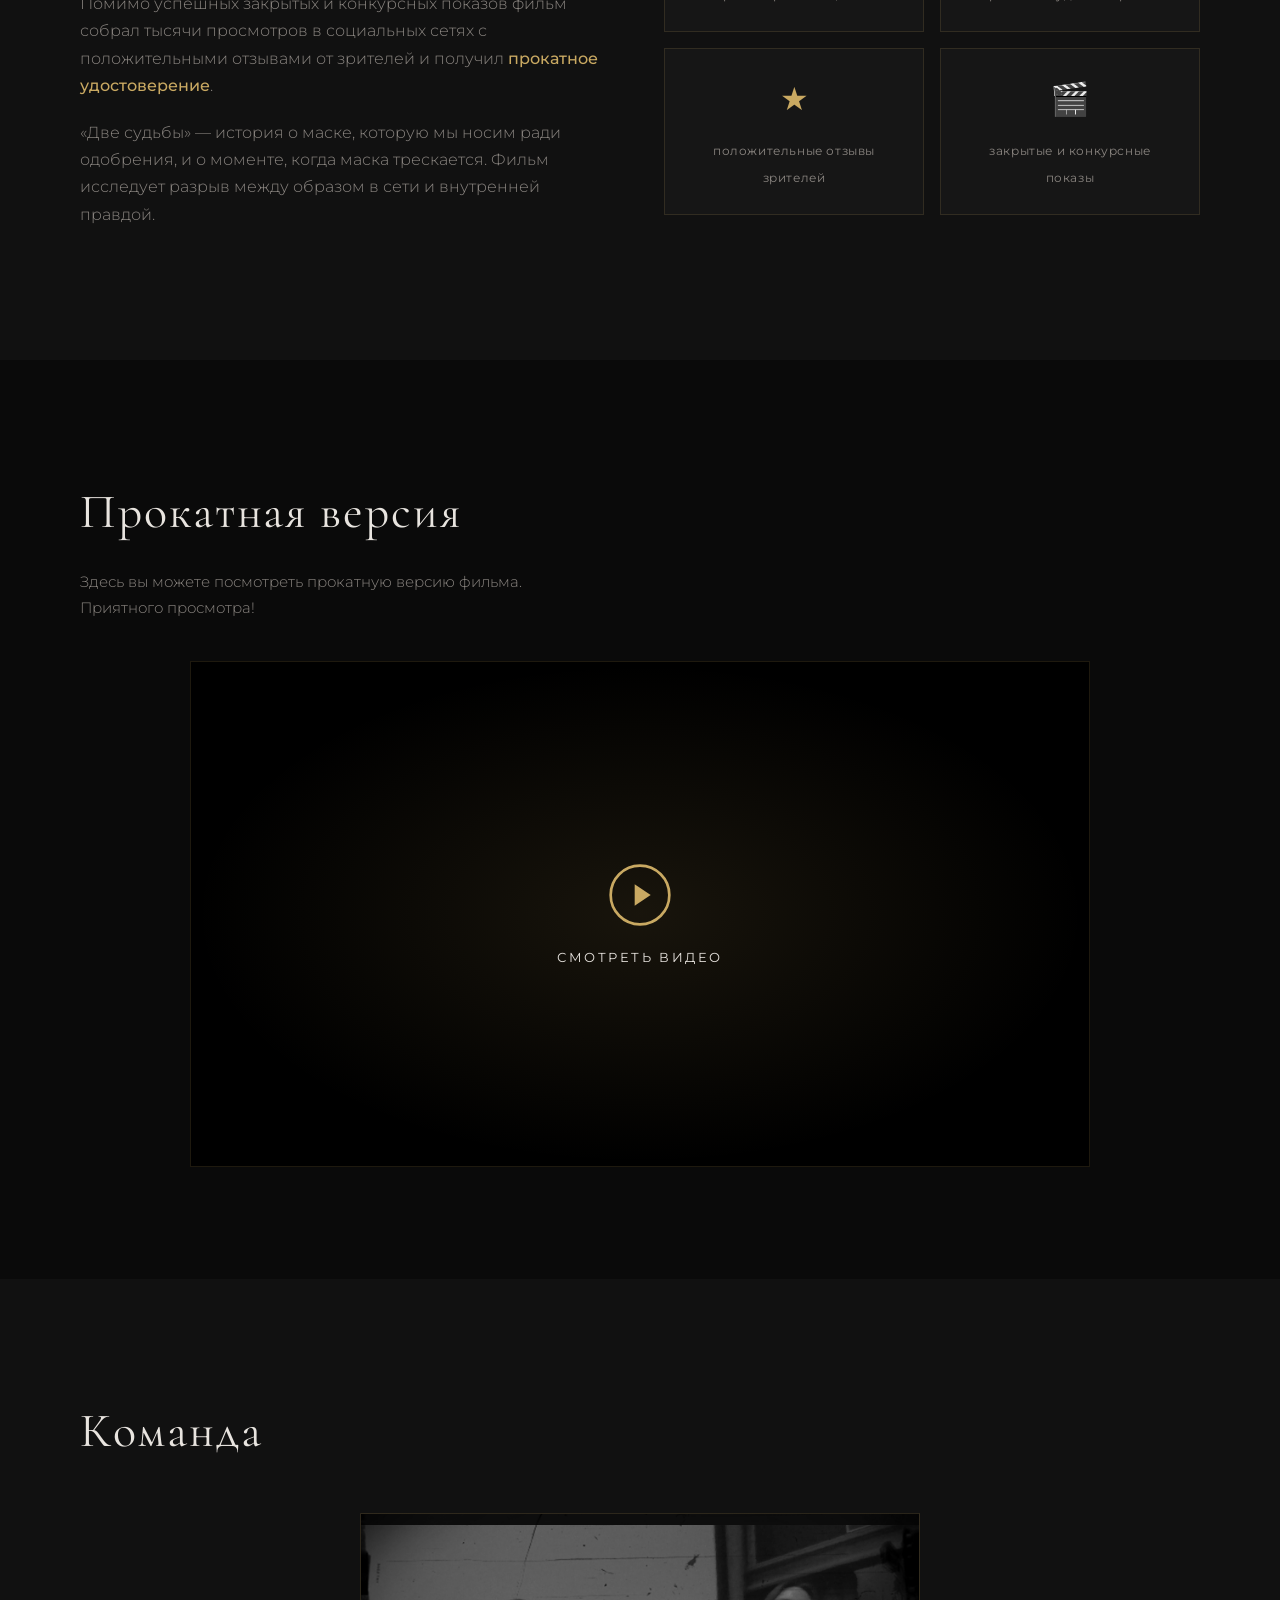
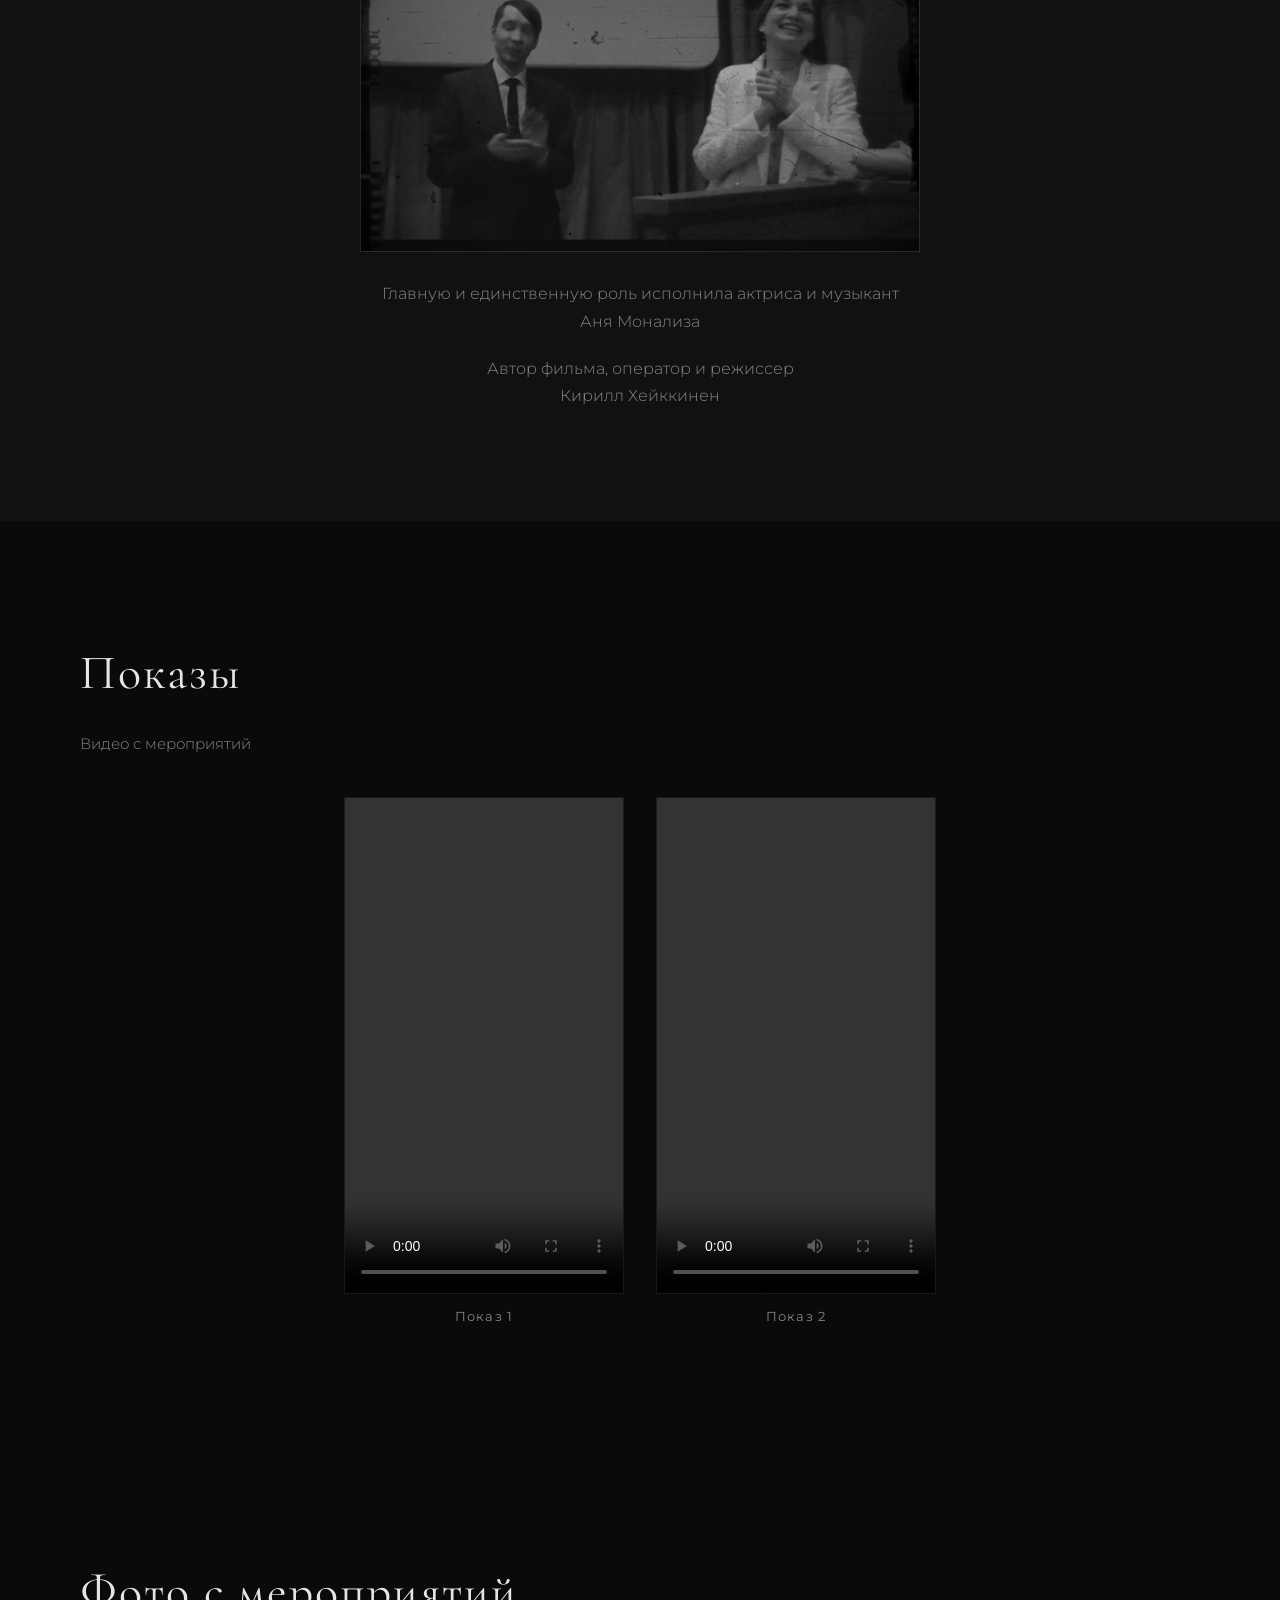
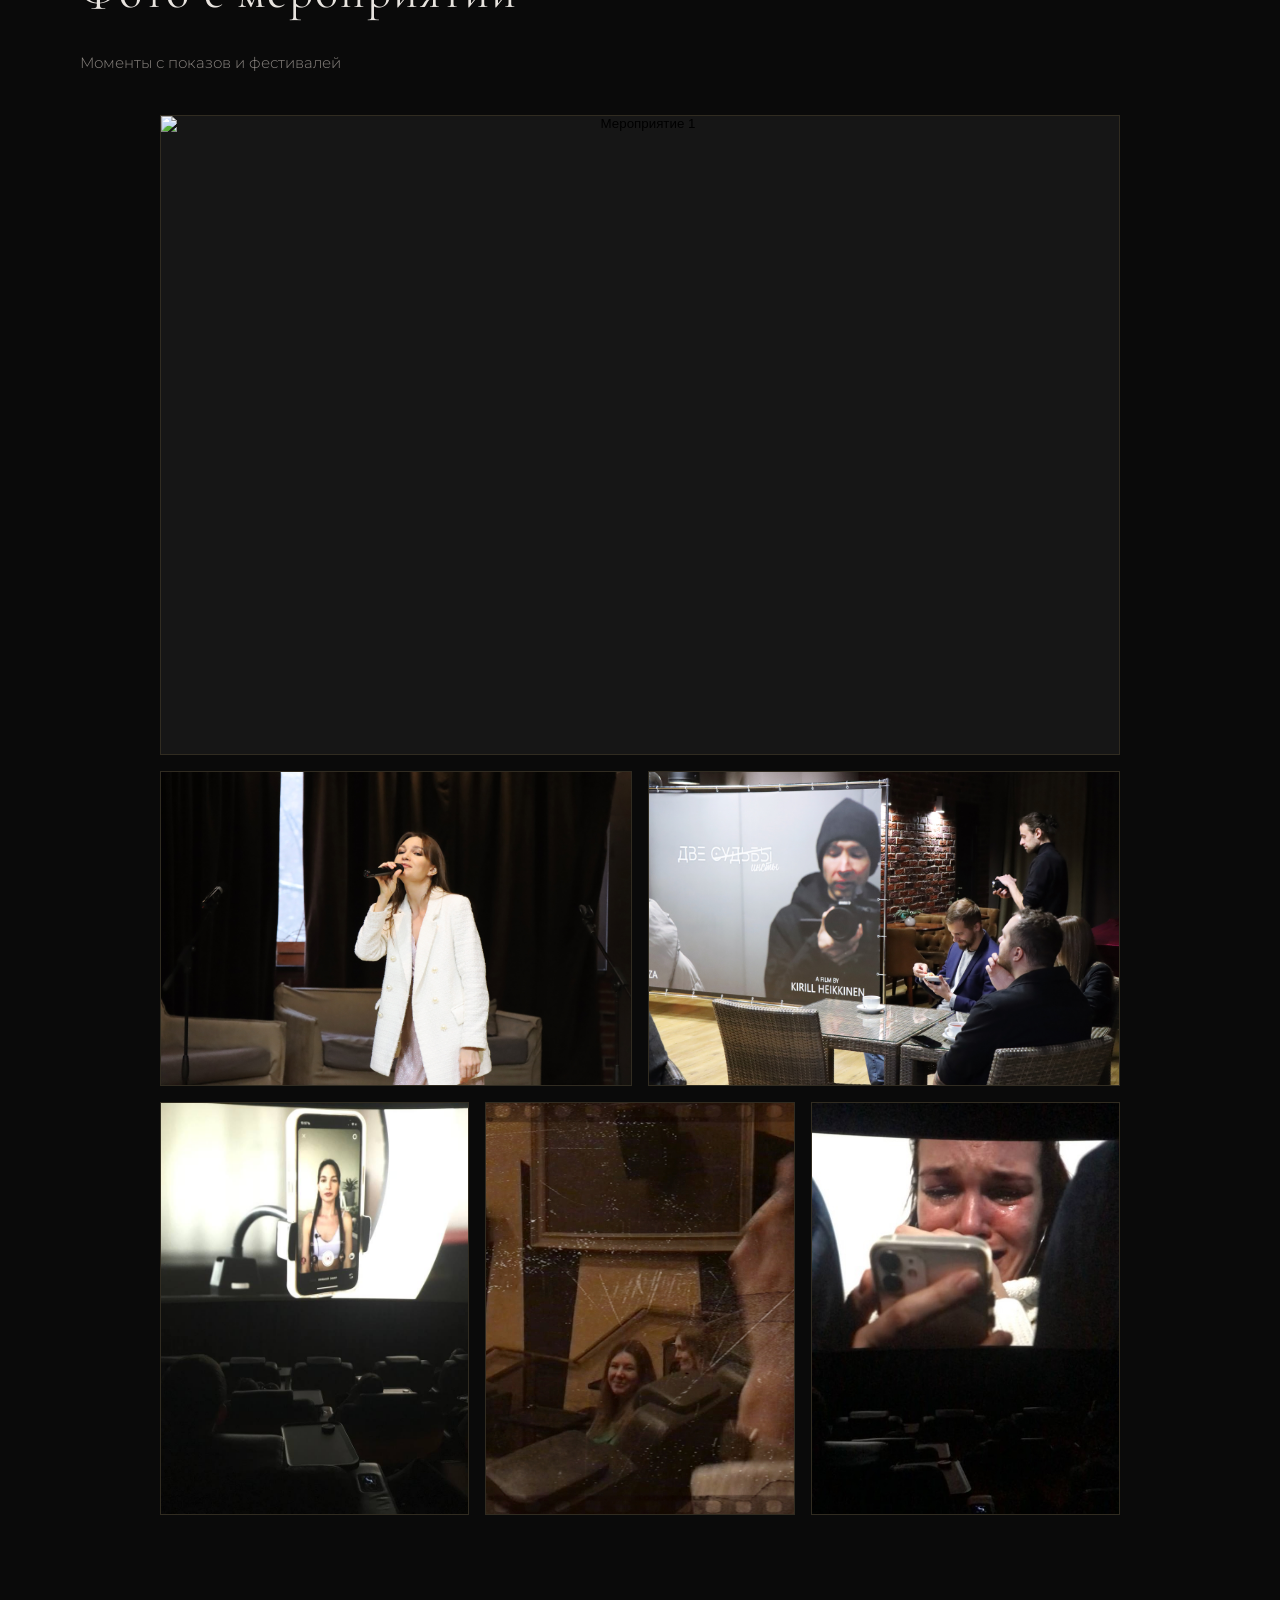
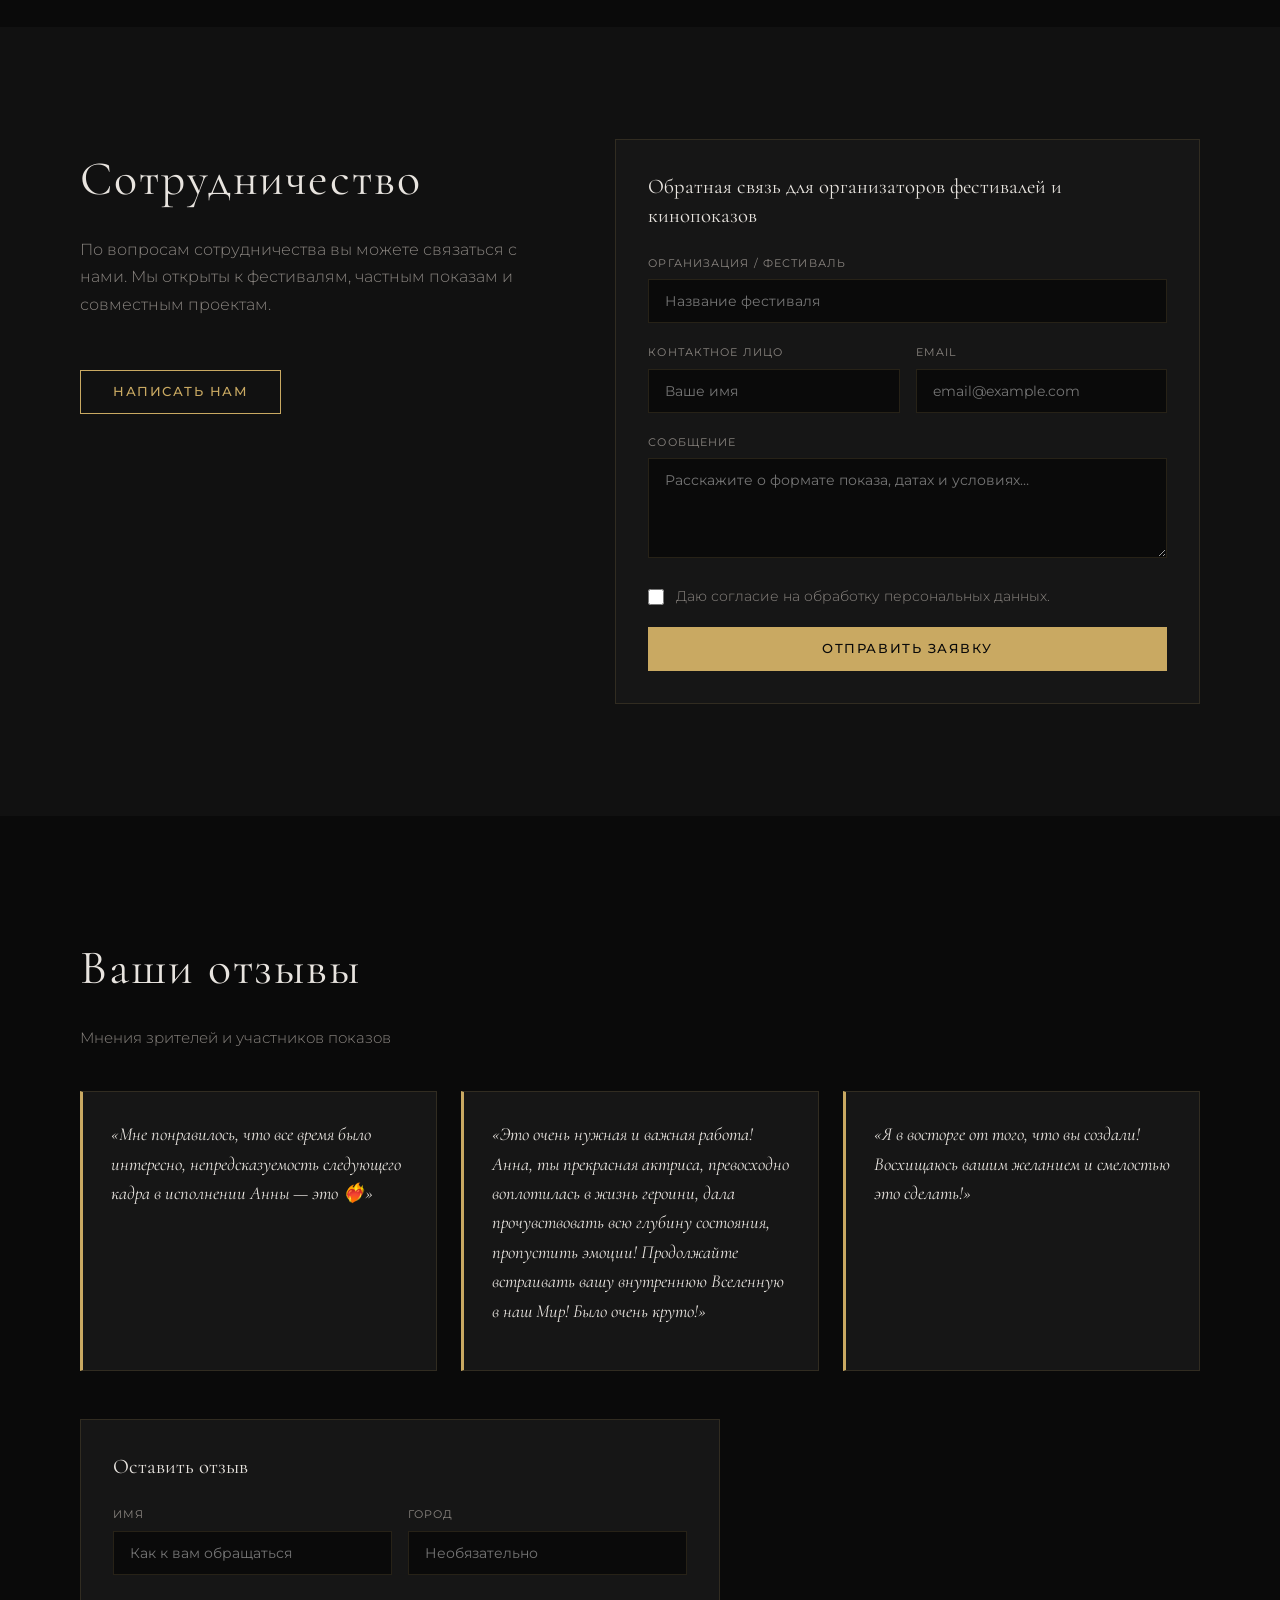
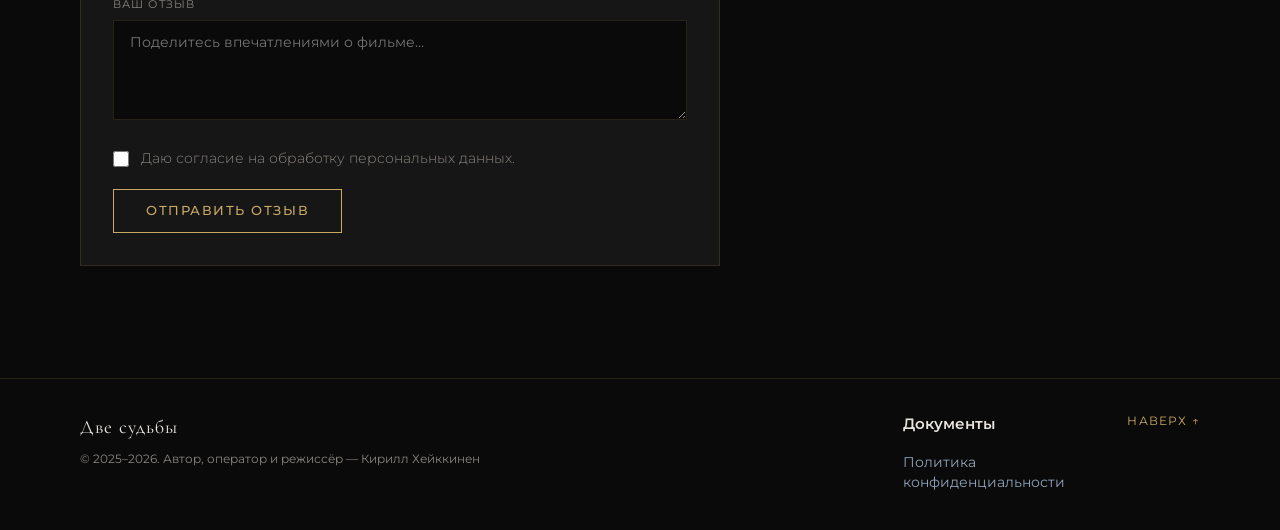
==== commit 2e903ffc: "заменили Анна Белова на Аня Монализа" ====
--- a/index.html
+++ b/index.html
@@ -3,8 +3,8 @@
 <head>
   <meta charset="UTF-8">
   <meta name="viewport" content="width=device-width, initial-scale=1.0">
-  <meta name="description" content="Логлайн — короткометражный фильм. Популярная девушка-блогер сталкивается с ситуацией, заставляющей её взглянуть на свою тёмную сторону.">
-  <title>Логлайн — короткометражный фильм</title>
+  <meta name="description" content="Две судьбы — короткометражный фильм. Популярная девушка-блогер сталкивается с ситуацией, заставляющей её взглянуть на свою тёмную сторону.">
+  <title>Две судьбы — короткометражный фильм</title>
   <link rel="preconnect" href="https://fonts.googleapis.com">
   <link rel="preconnect" href="https://fonts.gstatic.com" crossorigin>
   <link href="https://fonts.googleapis.com/css2?family=Cormorant+Garamond:ital,wght@0,400;0,600;1,400&family=Montserrat:wght@300;400;500;600&display=swap" rel="stylesheet">
@@ -125,7 +125,7 @@
             <img src="images/2.jpg" alt="Команда фильма «Две судьбы»" loading="lazy">
           </div>
           <figcaption class="team__featured-caption">
-            <p>Главную и единственную роль исполнила актриса и музыкант<br>Анна Белова</p>
+            <p>Главную и единственную роль исполнила актриса и музыкант<br>Аня Монализа</p>
             <p>Автор фильма, оператор и режиссер<br>Кирилл Хейккинен</p>
           </figcaption>
         </figure>
